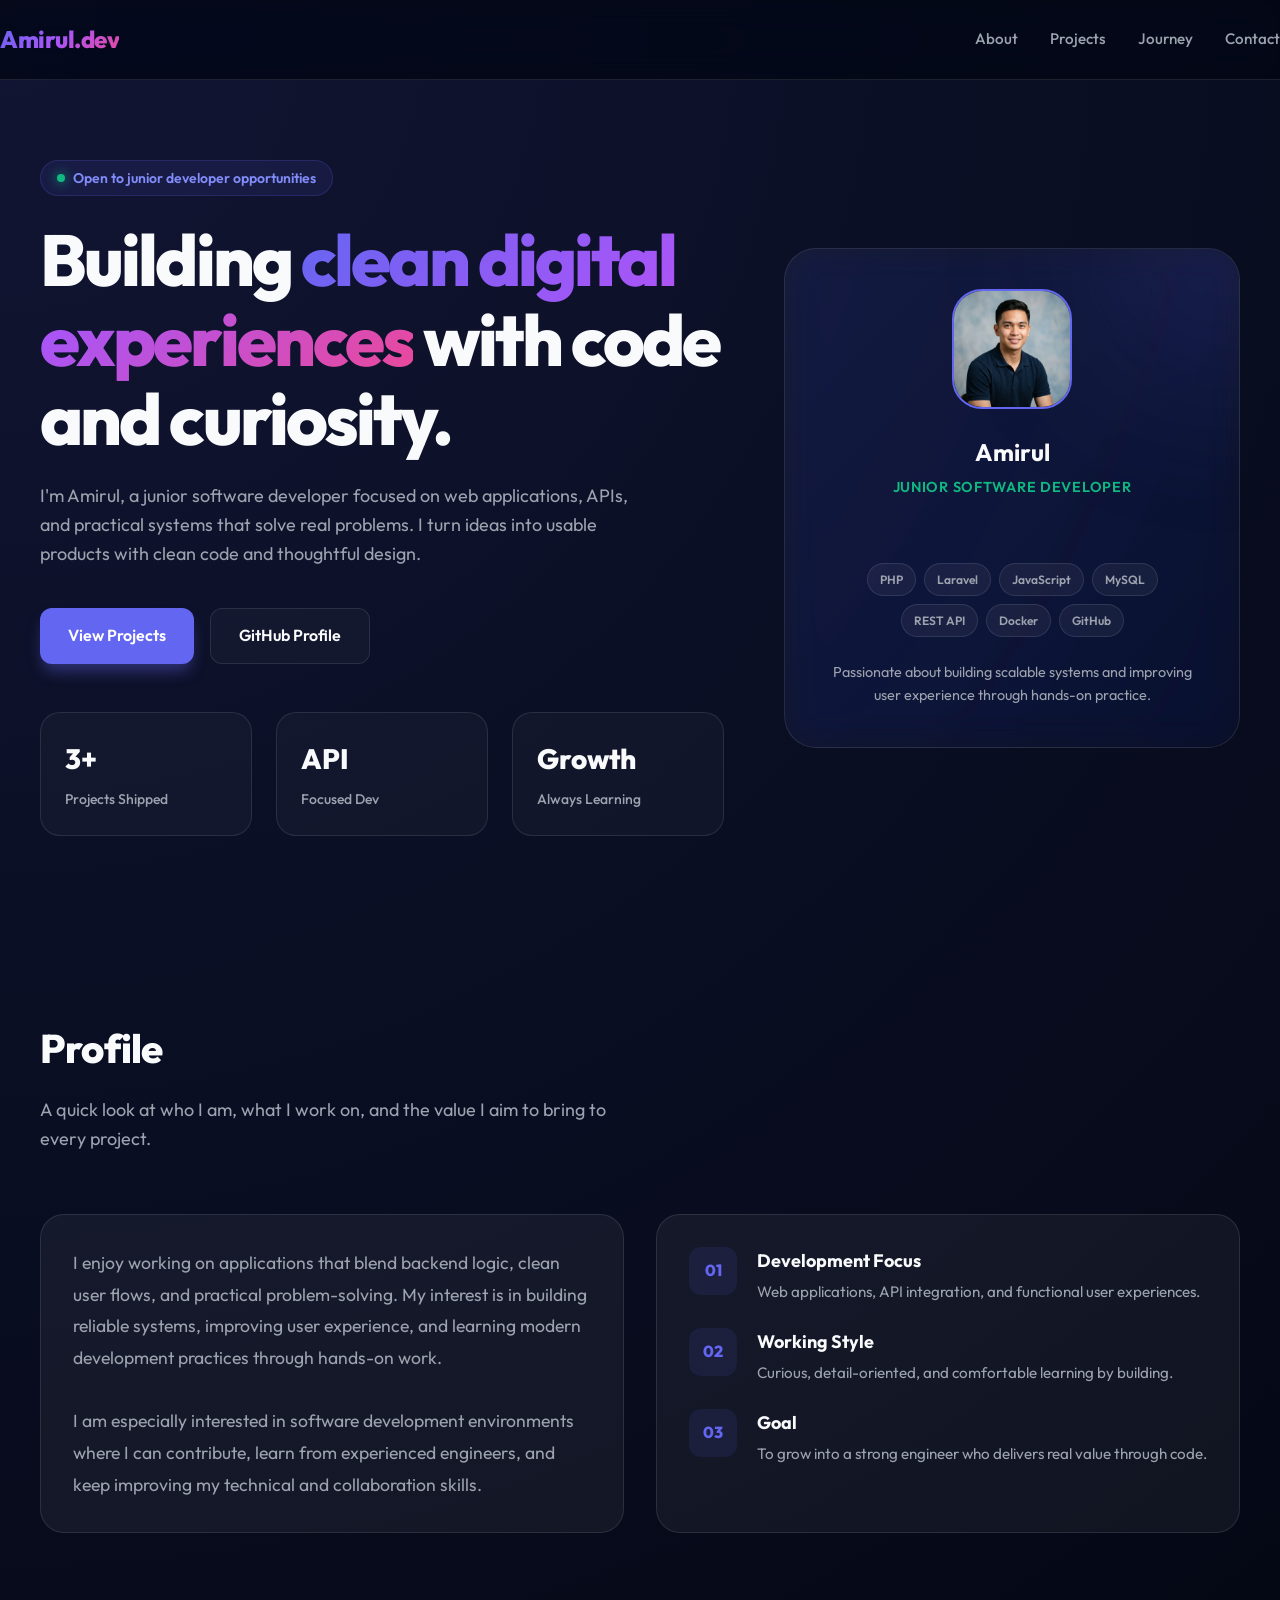
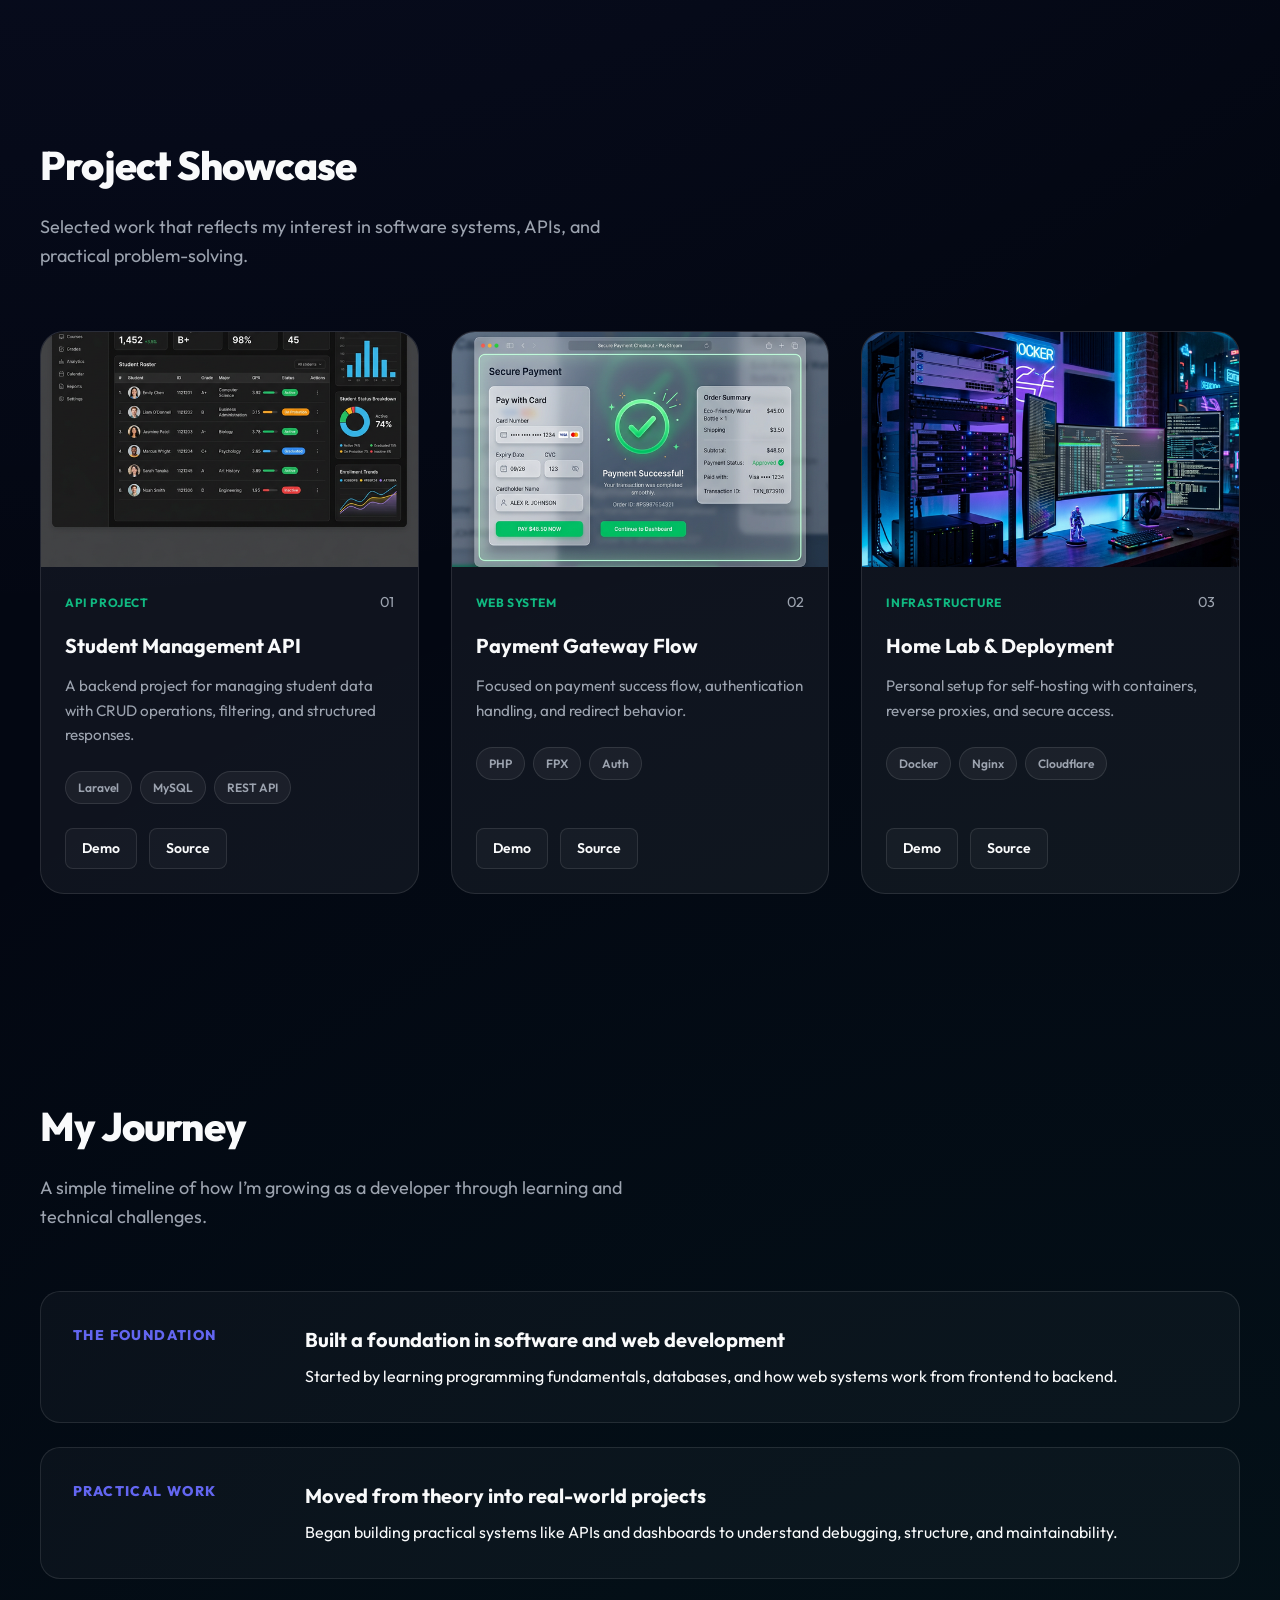
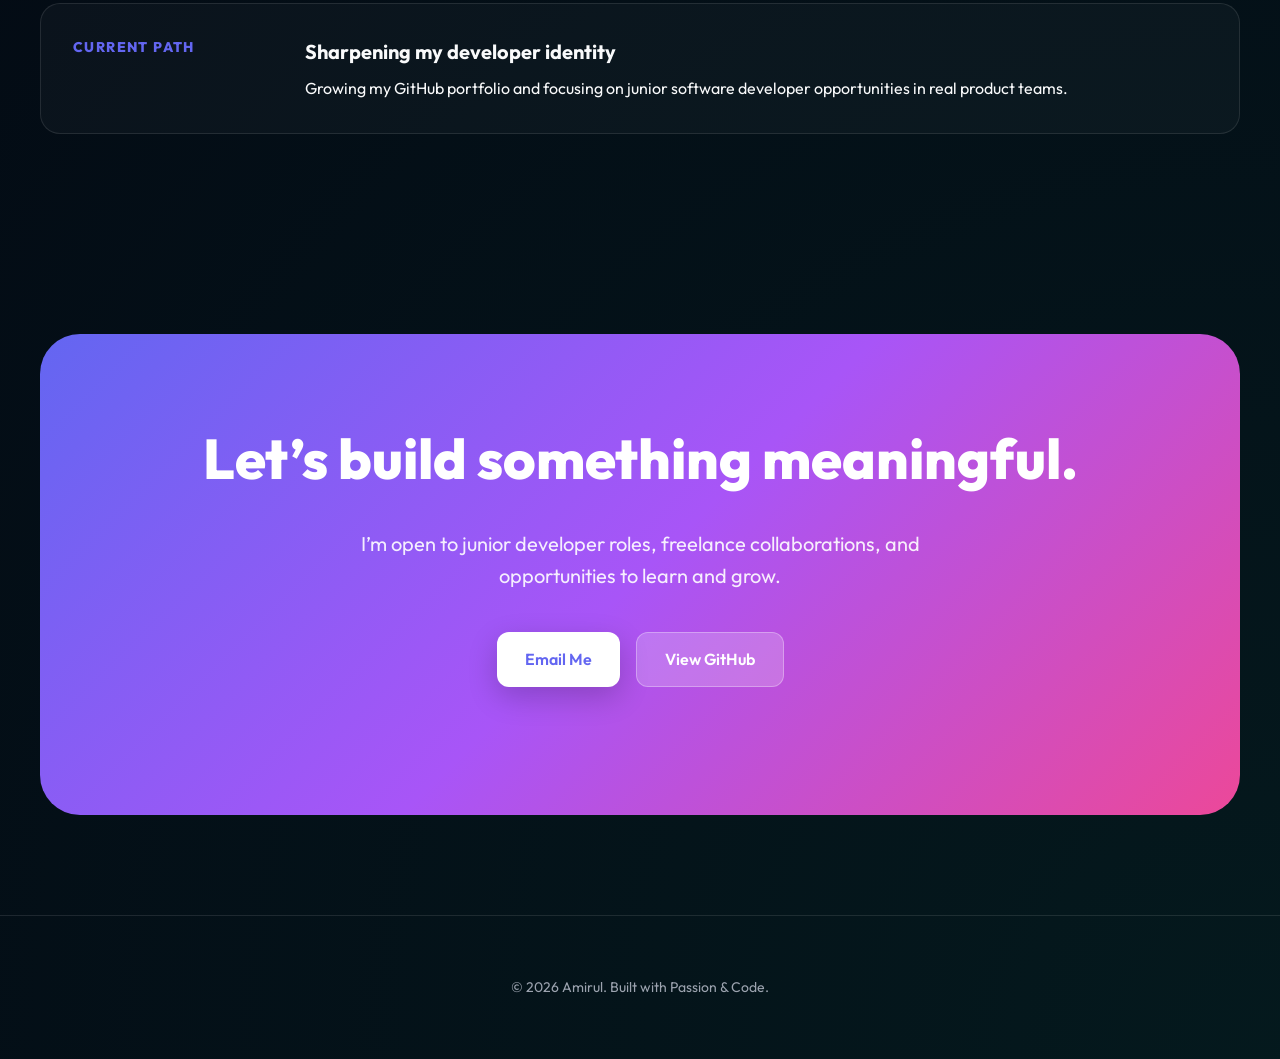
==== index.html @ 1f345bac "update portfolio" ====
<!DOCTYPE html>
<html lang="en">
<head>
  <meta charset="UTF-8" />
  <meta name="viewport" content="width=device-width, initial-scale=1.0" />
  <title>Amirul | Developer Portfolio</title>
  
  <!-- SEO Meta Tags -->
  <meta name="description" content="Personal portfolio website for Amirul - Junior Software Developer focused on clean code and digital experiences." />
  <meta name="keywords" content="Amirul, Software Developer, Junior Developer, Portfolio, Web Development, PHP, Laravel, JavaScript" />
  <meta name="author" content="Amirul" />
  
  <!-- Favicon placeholder -->
  <link rel="icon" type="image/png" href="assets/profile.png">

  <!-- Google Fonts -->
  <link rel="preconnect" href="https://fonts.googleapis.com">
  <link rel="preconnect" href="https://fonts.gstatic.com" crossorigin>
  <link href="https://fonts.googleapis.com/css2?family=Outfit:wght@300;400;500;600;700;800&display=swap" rel="stylesheet">

  <!-- Custom Styles -->
  <link rel="stylesheet" href="index.css">
</head>
<body>
  <nav class="nav">
    <div class="container nav-inner">
      <a href="#home" class="brand">Amirul<span>.dev</span></a>
      <div class="nav-links">
        <a href="#about">About</a>
        <a href="#projects">Projects</a>
        <a href="#journey">Journey</a>
        <a href="#contact">Contact</a>
      </div>
    </div>
  </nav>

  <header class="hero" id="home">
    <div class="container hero-grid">
      <div>
        <div class="badge">
          <span class="dot"></span> 
          Open to junior developer opportunities
        </div>
        <h1>Building <span class="gradient">clean digital experiences</span> with code and curiosity.</h1>
        <p>
          I'm Amirul, a junior software developer focused on web applications, APIs, and practical systems that solve real problems. 
          I turn ideas into usable products with clean code and thoughtful design.
        </p>
        <div class="cta-row">
          <a class="btn btn-primary" href="#projects">View Projects</a>
          <a class="btn btn-secondary" href="https://github.com/Amirul1asyraff" target="_blank" rel="noreferrer">GitHub Profile</a>
        </div>
        <div class="stats">
          <div class="stat">
            <strong>3+</strong>
            <span>Projects Shipped</span>
          </div>
          <div class="stat">
            <strong>API</strong>
            <span>Focused Dev</span>
          </div>
          <div class="stat">
            <strong>Growth</strong>
            <span>Always Learning</span>
          </div>
        </div>
      </div>

      <aside class="panel">
        <div class="profile-card">
          <div class="avatar-container">
            <img src="assets/profile.png" alt="Amirul's Headshot">
          </div>
          <div class="profile-meta">
            <h3>Amirul</h3>
            <p>Junior Software Developer</p>
          </div>
          <div class="skill-pills">
            <span class="pill">PHP</span>
            <span class="pill">Laravel</span>
            <span class="pill">JavaScript</span>
            <span class="pill">MySQL</span>
            <span class="pill">REST API</span>
            <span class="pill">Docker</span>
            <span class="pill">GitHub</span>
          </div>
          <p style="margin: 0; color: var(--muted); font-size: 0.9rem;">
            Passionate about building scalable systems and improving user experience through hands-on practice.
          </p>
        </div>
      </aside>
    </div>
  </header>

  <section id="about">
    <div class="container">
      <div class="section-head">
        <h2>Profile</h2>
        <p>A quick look at who I am, what I work on, and the value I aim to bring to every project.</p>
      </div>

      <div class="about-grid">
        <div class="card">
          <p style="color: var(--muted); font-size: 1.1rem; line-height: 1.8;">
            I enjoy working on applications that blend backend logic, clean user flows, and practical problem-solving. My interest is in building reliable systems, improving user experience, and learning modern development practices through hands-on work.
            <br><br>
            I am especially interested in software development environments where I can contribute, learn from experienced engineers, and keep improving my technical and collaboration skills.
          </p>
        </div>

        <div class="card">
          <div class="list">
            <div class="list-item">
              <div class="list-icon">01</div>
              <div>
                <h4>Development Focus</h4>
                <p>Web applications, API integration, and functional user experiences.</p>
              </div>
            </div>
            <div class="list-item">
              <div class="list-icon">02</div>
              <div>
                <h4>Working Style</h4>
                <p>Curious, detail-oriented, and comfortable learning by building.</p>
              </div>
            </div>
            <div class="list-item">
              <div class="list-icon">03</div>
              <div>
                <h4>Goal</h4>
                <p>To grow into a strong engineer who delivers real value through code.</p>
              </div>
            </div>
          </div>
        </div>
      </div>
    </div>
  </section>

  <section id="projects">
    <div class="container">
      <div class="section-head">
        <h2>Project Showcase</h2>
        <p>Selected work that reflects my interest in software systems, APIs, and practical problem-solving.</p>
      </div>

      <div class="projects-grid">
        <article class="card project-card">
          <div class="project-img">
            <img src="assets/project-api.png" alt="Student Management API Mockup">
          </div>
          <div class="project-content">
            <div class="project-top">
              <span class="project-tag">API Project</span>
              <span style="color: var(--muted); font-size: 0.9rem;">01</span>
            </div>
            <h3>Student Management API</h3>
            <p>
              A backend project for managing student data with CRUD operations, filtering, and structured responses.
            </p>
            <div class="skill-pills" style="justify-content: flex-start; margin-bottom: 24px;">
              <span class="pill">Laravel</span>
              <span class="pill">MySQL</span>
              <span class="pill">REST API</span>
            </div>
            <div class="project-links">
              <a href="#" class="mini-link">Demo</a>
              <a href="#" class="mini-link">Source</a>
            </div>
          </div>
        </article>

        <article class="card project-card">
          <div class="project-img">
            <img src="assets/project-payment.png" alt="Payment Gateway Mockup">
          </div>
          <div class="project-content">
            <div class="project-top">
              <span class="project-tag">Web System</span>
              <span style="color: var(--muted); font-size: 0.9rem;">02</span>
            </div>
            <h3>Payment Gateway Flow</h3>
            <p>
              Focused on payment success flow, authentication handling, and redirect behavior.
            </p>
            <div class="skill-pills" style="justify-content: flex-start; margin-bottom: 24px;">
              <span class="pill">PHP</span>
              <span class="pill">FPX</span>
              <span class="pill">Auth</span>
            </div>
            <div class="project-links">
              <a href="#" class="mini-link">Demo</a>
              <a href="#" class="mini-link">Source</a>
            </div>
          </div>
        </article>

        <article class="card project-card">
          <div class="project-img">
            <img src="assets/project-homelab.png" alt="Home Lab Illustration">
          </div>
          <div class="project-content">
            <div class="project-top">
              <span class="project-tag">Infrastructure</span>
              <span style="color: var(--muted); font-size: 0.9rem;">03</span>
            </div>
            <h3>Home Lab & Deployment</h3>
            <p>
              Personal setup for self-hosting with containers, reverse proxies, and secure access.
            </p>
            <div class="skill-pills" style="justify-content: flex-start; margin-bottom: 24px;">
              <span class="pill">Docker</span>
              <span class="pill">Nginx</span>
              <span class="pill">Cloudflare</span>
            </div>
            <div class="project-links">
              <a href="#" class="mini-link">Demo</a>
              <a href="#" class="mini-link">Source</a>
            </div>
          </div>
        </article>
      </div>
    </div>
  </section>

  <section id="journey">
    <div class="container">
      <div class="section-head">
        <h2>My Journey</h2>
        <p>A simple timeline of how I’m growing as a developer through learning and technical challenges.</p>
      </div>

      <div class="timeline">
        <div class="timeline-item">
          <div class="timeline-date">The Foundation</div>
          <div>
            <h3>Built a foundation in software and web development</h3>
            <p>Started by learning programming fundamentals, databases, and how web systems work from frontend to backend.</p>
          </div>
        </div>

        <div class="timeline-item">
          <div class="timeline-date">Practical Work</div>
          <div>
            <h3>Moved from theory into real-world projects</h3>
            <p>Began building practical systems like APIs and dashboards to understand debugging, structure, and maintainability.</p>
          </div>
        </div>

        <div class="timeline-item">
          <div class="timeline-date">Current Path</div>
          <div>
            <h3>Sharpening my developer identity</h3>
            <p>Growing my GitHub portfolio and focusing on junior software developer opportunities in real product teams.</p>
          </div>
        </div>
      </div>
    </div>
  </section>

  <section id="contact">
    <div class="container">
      <div class="contact-box">
        <h2>Let’s build something meaningful.</h2>
        <p>
          I’m open to junior developer roles, freelance collaborations, and opportunities to learn and grow.
        </p>
        <div class="cta-row">
          <a class="btn btn-primary" href="mailto:your@email.com">Email Me</a>
          <a class="btn btn-secondary" href="https://github.com/Amirul1asyraff" target="_blank" rel="noreferrer">View GitHub</a>
        </div>
      </div>
    </div>
  </section>

  <footer>
    <div class="container">
      <p>© 2026 Amirul. Built with Passion & Code.</p>
    </div>
  </footer>

  <script>
    // Simple smooth scroll and intersection observer for reveal effect
    document.querySelectorAll('a[href^="#"]').forEach(anchor => {
      anchor.addEventListener('click', function (e) {
        e.preventDefault();
        document.querySelector(this.getAttribute('href')).scrollIntoView({
          behavior: 'smooth'
        });
      });
    });

    const observerOptions = {
      threshold: 0.1
    };

    const observer = new IntersectionObserver((entries) => {
      entries.forEach(entry => {
        if (entry.isIntersecting) {
          entry.target.style.opacity = '1';
          entry.target.style.transform = 'translateY(0)';
        }
      });
    }, observerOptions);

    document.querySelectorAll('section').forEach(section => {
      section.style.opacity = '0';
      section.style.transform = 'translateY(20px)';
      section.style.transition = 'all 0.6s ease-out';
      observer.observe(section);
    });
  </script>
</body>
</html>
---- index.css ----
:root {
  --bg: #030712;
  --bg-soft: rgba(255, 255, 255, 0.03);
  --card: rgba(255, 255, 255, 0.05);
  --border: rgba(255, 255, 255, 0.1);
  --text: #f9fafb;
  --muted: #9ca3af;
  --accent: #6366f1;
  --accent-2: #10b981;
  --accent-gradient: linear-gradient(135deg, #6366f1 0%, #a855f7 50%, #ec4899 100%);
  --shadow: 0 25px 50px -12px rgba(0, 0, 0, 0.5);
  --max: 1200px;
  --glass: blur(16px) saturate(180%);
}

* {
  box-sizing: border-box;
  margin: 0;
  padding: 0;
}

html {
  scroll-behavior: smooth;
}

body {
  font-family: 'Outfit', sans-serif;
  background-color: var(--bg);
  background-image: 
    radial-gradient(circle at 0% 0%, rgba(99, 102, 241, 0.15) 0%, transparent 50%),
    radial-gradient(circle at 100% 100%, rgba(16, 185, 129, 0.1) 0%, transparent 50%);
  color: var(--text);
  line-height: 1.6;
  overflow-x: hidden;
}

a {
  color: inherit;
  text-decoration: none;
  transition: all 0.3s cubic-bezier(0.4, 0, 0.2, 1);
}

img {
  max-width: 100%;
  display: block;
  border-radius: 12px;
}

.container {
  width: min(calc(100% - 48px), var(--max));
  margin: 0 auto;
}

/* Navigation */
.nav {
  position: fixed;
  top: 0;
  left: 0;
  right: 0;
  z-index: 100;
  backdrop-filter: var(--glass);
  background: rgba(3, 7, 18, 0.8);
  border-bottom: 1px solid var(--border);
  height: 80px;
  display: flex;
  align-items: center;
}

.nav-inner {
  display: flex;
  align-items: center;
  justify-content: space-between;
  width: 100%;
}

.brand {
  font-size: 1.5rem;
  font-weight: 800;
  letter-spacing: -0.02em;
  background: var(--accent-gradient);
  -webkit-background-clip: text;
  -webkit-text-fill-color: transparent;
}

.nav-links {
  display: flex;
  gap: 32px;
}

.nav-links a {
  color: var(--muted);
  font-weight: 500;
  font-size: 0.95rem;
}

.nav-links a:hover {
  color: var(--text);
  transform: translateY(-2px);
}

/* Hero Section */
.hero {
  padding: 160px 0 80px;
  position: relative;
}

.hero-grid {
  display: grid;
  grid-template-columns: 1.2fr 0.8fr;
  gap: 60px;
  align-items: center;
}

.badge {
  display: inline-flex;
  align-items: center;
  gap: 8px;
  padding: 6px 16px;
  background: rgba(99, 102, 241, 0.1);
  border: 1px solid rgba(99, 102, 241, 0.2);
  border-radius: 999px;
  color: #818cf8;
  font-size: 0.875rem;
  font-weight: 600;
  margin-bottom: 24px;
}

.dot {
  width: 8px;
  height: 8px;
  background: var(--accent-2);
  border-radius: 50%;
  box-shadow: 0 0 12px var(--accent-2);
  animation: pulse 2s infinite;
}

@keyframes pulse {
  0% { transform: scale(0.95); opacity: 0.5; }
  50% { transform: scale(1.1); opacity: 1; }
  100% { transform: scale(0.95); opacity: 0.5; }
}

h1 {
  font-size: clamp(2.5rem, 6vw, 4.5rem);
  line-height: 1.1;
  font-weight: 800;
  letter-spacing: -0.04em;
  margin-bottom: 24px;
}

.gradient {
  background: var(--accent-gradient);
  -webkit-background-clip: text;
  -webkit-text-fill-color: transparent;
}

.hero p {
  font-size: 1.125rem;
  color: var(--muted);
  margin-bottom: 40px;
  max-width: 600px;
}

.cta-row {
  display: flex;
  gap: 16px;
  margin-bottom: 48px;
}

.btn {
  padding: 14px 28px;
  border-radius: 12px;
  font-weight: 600;
  display: inline-flex;
  align-items: center;
  gap: 8px;
  transition: all 0.3s ease;
}

.btn-primary {
  background: var(--accent);
  color: white;
  box-shadow: 0 10px 15px -3px rgba(99, 102, 241, 0.4);
}

.btn-primary:hover {
  background: #4f46e5;
  transform: translateY(-2px);
  box-shadow: 0 20px 25px -5px rgba(99, 102, 241, 0.4);
}

.btn-secondary {
  background: var(--bg-soft);
  color: var(--text);
  border: 1px solid var(--border);
}

.btn-secondary:hover {
  background: rgba(255, 255, 255, 0.08);
  border-color: rgba(255, 255, 255, 0.2);
}

.stats {
  display: grid;
  grid-template-columns: repeat(3, 1fr);
  gap: 24px;
}

.stat {
  padding: 24px;
  background: var(--bg-soft);
  border: 1px solid var(--border);
  border-radius: 20px;
  transition: all 0.3s ease;
}

.stat:hover {
  border-color: var(--accent);
  transform: translateY(-4px);
}

.stat strong {
  display: block;
  font-size: 1.75rem;
  font-weight: 800;
  margin-bottom: 4px;
  color: var(--text);
}

.stat span {
  font-size: 0.875rem;
  color: var(--muted);
  font-weight: 500;
}

/* Profile Panel */
.panel {
  background: linear-gradient(135deg, rgba(255,255,255,0.05) 0%, rgba(255,255,255,0.02) 100%);
  border: 1px solid var(--border);
  border-radius: 32px;
  padding: 40px;
  backdrop-filter: var(--glass);
  position: relative;
  overflow: hidden;
}

.panel::before {
  content: '';
  position: absolute;
  top: -20%;
  right: -20%;
  width: 200px;
  height: 200px;
  background: var(--accent);
  filter: blur(100px);
  opacity: 0.2;
}

.profile-card {
  display: flex;
  flex-direction: column;
  gap: 24px;
  text-align: center;
  align-items: center;
}

.avatar-container {
  position: relative;
  width: 120px;
  height: 120px;
}

.avatar-container img {
  width: 100%;
  height: 100%;
  object-fit: cover;
  border-radius: 30px;
  border: 2px solid var(--accent);
}

.profile-meta h3 {
  font-size: 1.5rem;
  font-weight: 700;
  margin-bottom: 4px;
}

.profile-meta p {
  color: var(--accent-2);
  font-weight: 600;
  font-size: 0.9rem;
  letter-spacing: 0.05em;
  text-transform: uppercase;
}

.skill-pills {
  display: flex;
  flex-wrap: wrap;
  gap: 8px;
  justify-content: center;
}

.pill {
  padding: 6px 12px;
  background: rgba(255, 255, 255, 0.05);
  border: 1px solid var(--border);
  border-radius: 99px;
  font-size: 0.75rem;
  font-weight: 600;
  color: var(--muted);
  transition: all 0.3s ease;
}

.pill:hover {
  background: var(--accent);
  color: white;
  border-color: transparent;
}

/* Sections */
section {
  padding: 100px 0;
}

.section-head {
  margin-bottom: 60px;
}

.section-head h2 {
  font-size: 2.5rem;
  font-weight: 800;
  margin-bottom: 16px;
  letter-spacing: -0.02em;
}

.section-head p {
  font-size: 1.125rem;
  color: var(--muted);
  max-width: 600px;
}

/* About Grid */
.about-grid {
  display: grid;
  grid-template-columns: 1fr 1fr;
  gap: 32px;
}

.card {
  background: var(--card);
  border: 1px solid var(--border);
  border-radius: 24px;
  padding: 32px;
  transition: all 0.3s ease;
}

.card:hover {
  border-color: rgba(255, 255, 255, 0.2);
  background: rgba(255, 255, 255, 0.07);
}

.list {
  display: flex;
  flex-direction: column;
  gap: 24px;
}

.list-item {
  display: flex;
  gap: 20px;
}

.list-icon {
  width: 48px;
  height: 48px;
  background: rgba(99, 102, 241, 0.1);
  color: var(--accent);
  display: flex;
  align-items: center;
  justify-content: center;
  border-radius: 12px;
  font-weight: 800;
  flex-shrink: 0;
}

.list-item h4 {
  font-size: 1.125rem;
  margin-bottom: 4px;
}

.list-item p {
  font-size: 0.95rem;
  color: var(--muted);
}

/* Projects Grid */
.projects-grid {
  display: grid;
  grid-template-columns: repeat(3, 1fr);
  gap: 32px;
}

.project-card {
  padding: 0;
  overflow: hidden;
  display: flex;
  flex-direction: column;
}

.project-img {
  width: 100%;
  aspect-ratio: 16/10;
  overflow: hidden;
}

.project-img img {
  width: 100%;
  height: 100%;
  object-fit: cover;
  border-radius: 0;
  transition: transform 0.5s ease;
}

.project-card:hover .project-img img {
  transform: scale(1.05);
}

.project-content {
  padding: 24px;
  flex-grow: 1;
  display: flex;
  flex-direction: column;
}

.project-top {
  display: flex;
  justify-content: space-between;
  align-items: center;
  margin-bottom: 16px;
}

.project-tag {
  font-size: 0.75rem;
  font-weight: 700;
  color: var(--accent-2);
  text-transform: uppercase;
  letter-spacing: 0.05em;
}

.project-card h3 {
  font-size: 1.25rem;
  margin-bottom: 12px;
}

.project-card p {
  font-size: 0.95rem;
  color: var(--muted);
  margin-bottom: 24px;
}

.project-links {
  margin-top: auto;
  display: flex;
  gap: 12px;
}

.mini-link {
  padding: 8px 16px;
  background: var(--bg-soft);
  border: 1px solid var(--border);
  border-radius: 8px;
  font-size: 0.875rem;
  font-weight: 600;
}

.mini-link:hover {
  background: white;
  color: var(--bg);
}

/* Journey Timeline */
.timeline {
  display: flex;
  flex-direction: column;
  gap: 24px;
}

.timeline-item {
  display: grid;
  grid-template-columns: 200px 1fr;
  gap: 32px;
  padding: 32px;
  background: var(--bg-soft);
  border: 1px solid var(--border);
  border-radius: 20px;
}

.timeline-date {
  color: var(--accent);
  font-weight: 800;
  font-size: 0.875rem;
  text-transform: uppercase;
  letter-spacing: 0.1em;
}

.timeline-item h3 {
  font-size: 1.25rem;
  margin-bottom: 8px;
}

/* Contact Section */
.contact-box {
  background: var(--accent-gradient);
  padding: 80px 40px;
  border-radius: 40px;
  text-align: center;
  color: white;
  position: relative;
  overflow: hidden;
}

.contact-box::after {
  content: '';
  position: absolute;
  inset: 0;
  background: url('https://www.transparenttextures.com/patterns/cubes.png');
  opacity: 0.1;
}

.contact-box h2 {
  font-size: clamp(2rem, 5vw, 3.5rem);
  font-weight: 800;
  margin-bottom: 24px;
  position: relative;
  z-index: 1;
}

.contact-box p {
  font-size: 1.25rem;
  max-width: 600px;
  margin: 0 auto 40px;
  opacity: 0.9;
  position: relative;
  z-index: 1;
}

.contact-box .cta-row {
  justify-content: center;
  position: relative;
  z-index: 1;
}

.contact-box .btn-secondary {
  background: rgba(255, 255, 255, 0.2);
  border-color: rgba(255, 255, 255, 0.3);
  color: white;
}

.contact-box .btn-primary {
  background: white;
  color: var(--accent);
  box-shadow: 0 10px 30px rgba(0, 0, 0, 0.2);
}

/* Footer */
footer {
  padding: 60px 0;
  border-top: 1px solid var(--border);
  text-align: center;
  color: var(--muted);
  font-size: 0.875rem;
}

/* Responsive */
@media (max-width: 1024px) {
  .hero-grid { grid-template-columns: 1fr; text-align: center; }
  .hero p { margin-left: auto; margin-right: auto; }
  .cta-row { justify-content: center; }
  .stats { max-width: 600px; margin: 0 auto; }
  .projects-grid { grid-template-columns: repeat(2, 1fr); }
  .about-grid { grid-template-columns: 1fr; }
}

@media (max-width: 768px) {
  .nav-links { display: none; }
  .projects-grid { grid-template-columns: 1fr; }
  .timeline-item { grid-template-columns: 1fr; gap: 12px; }
  .stats { grid-template-columns: 1fr; }
  section { padding: 60px 0; }
  h1 { font-size: 3rem; }
}
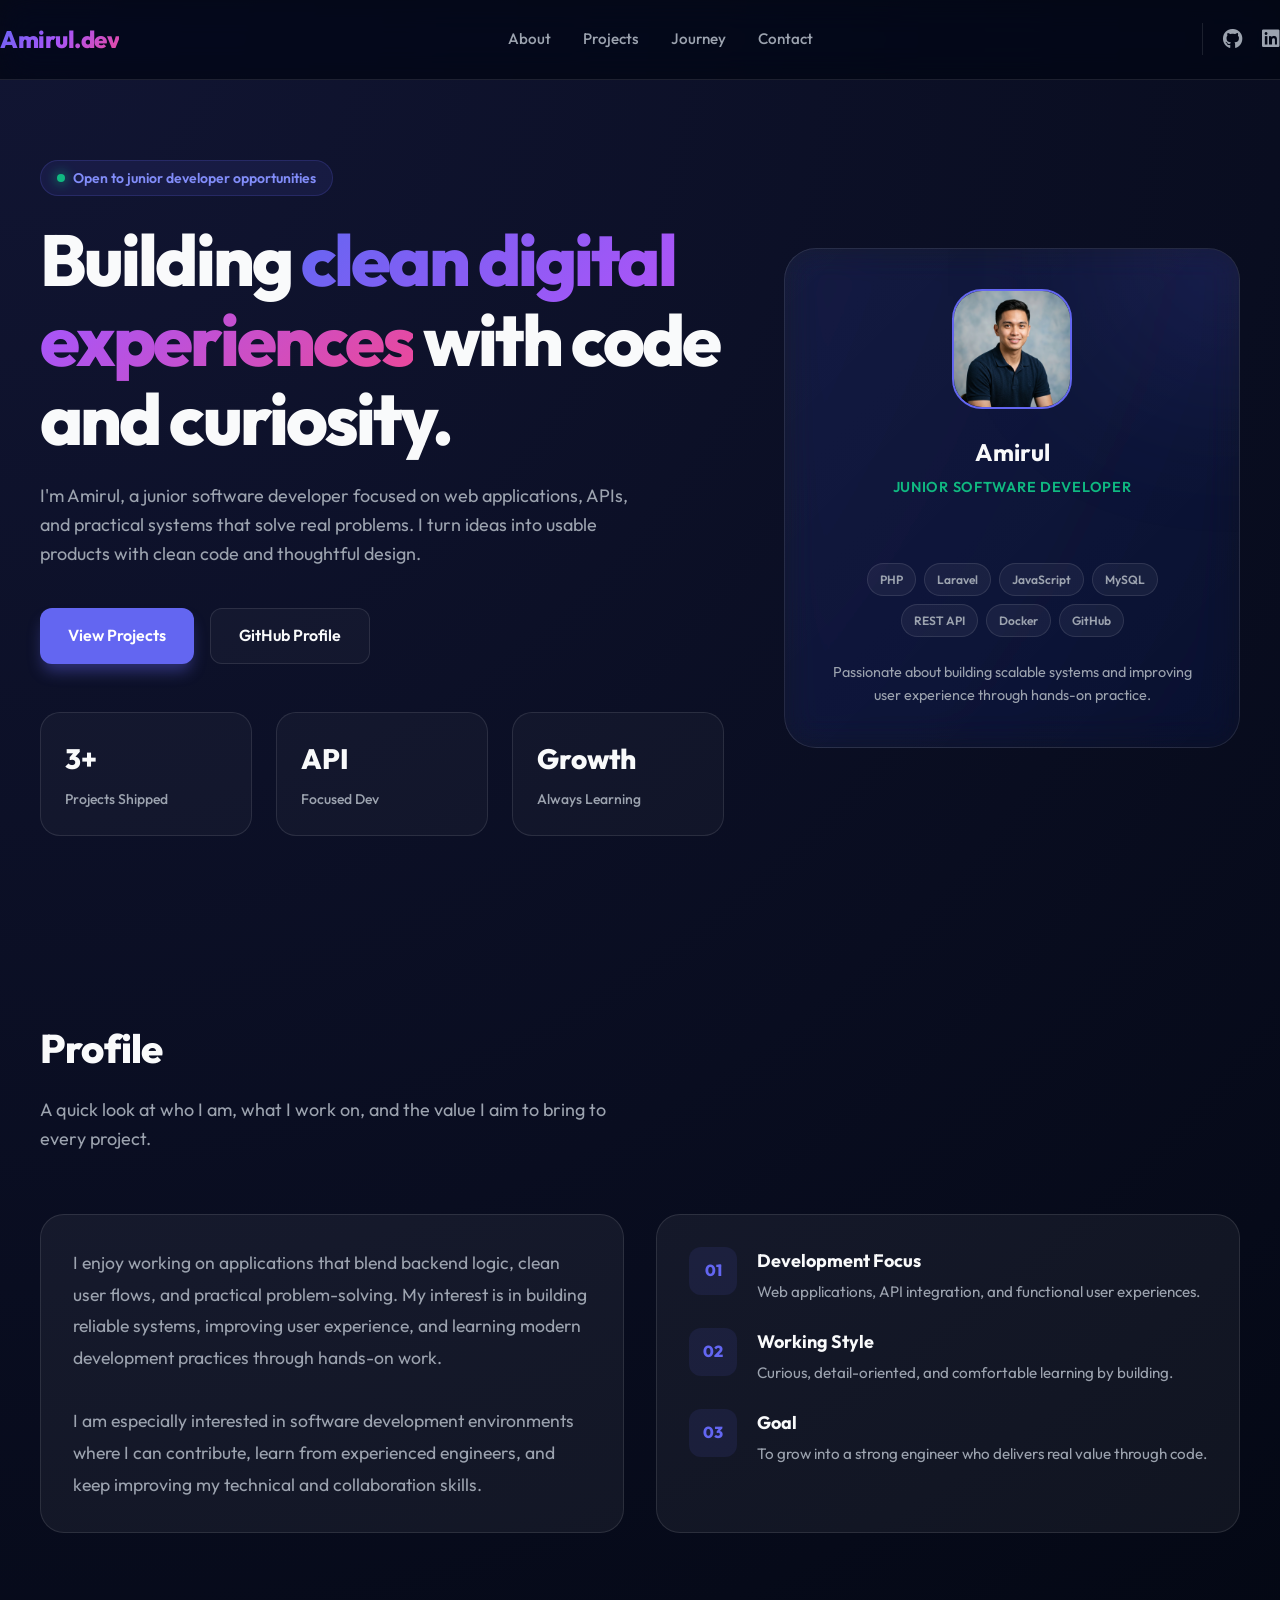
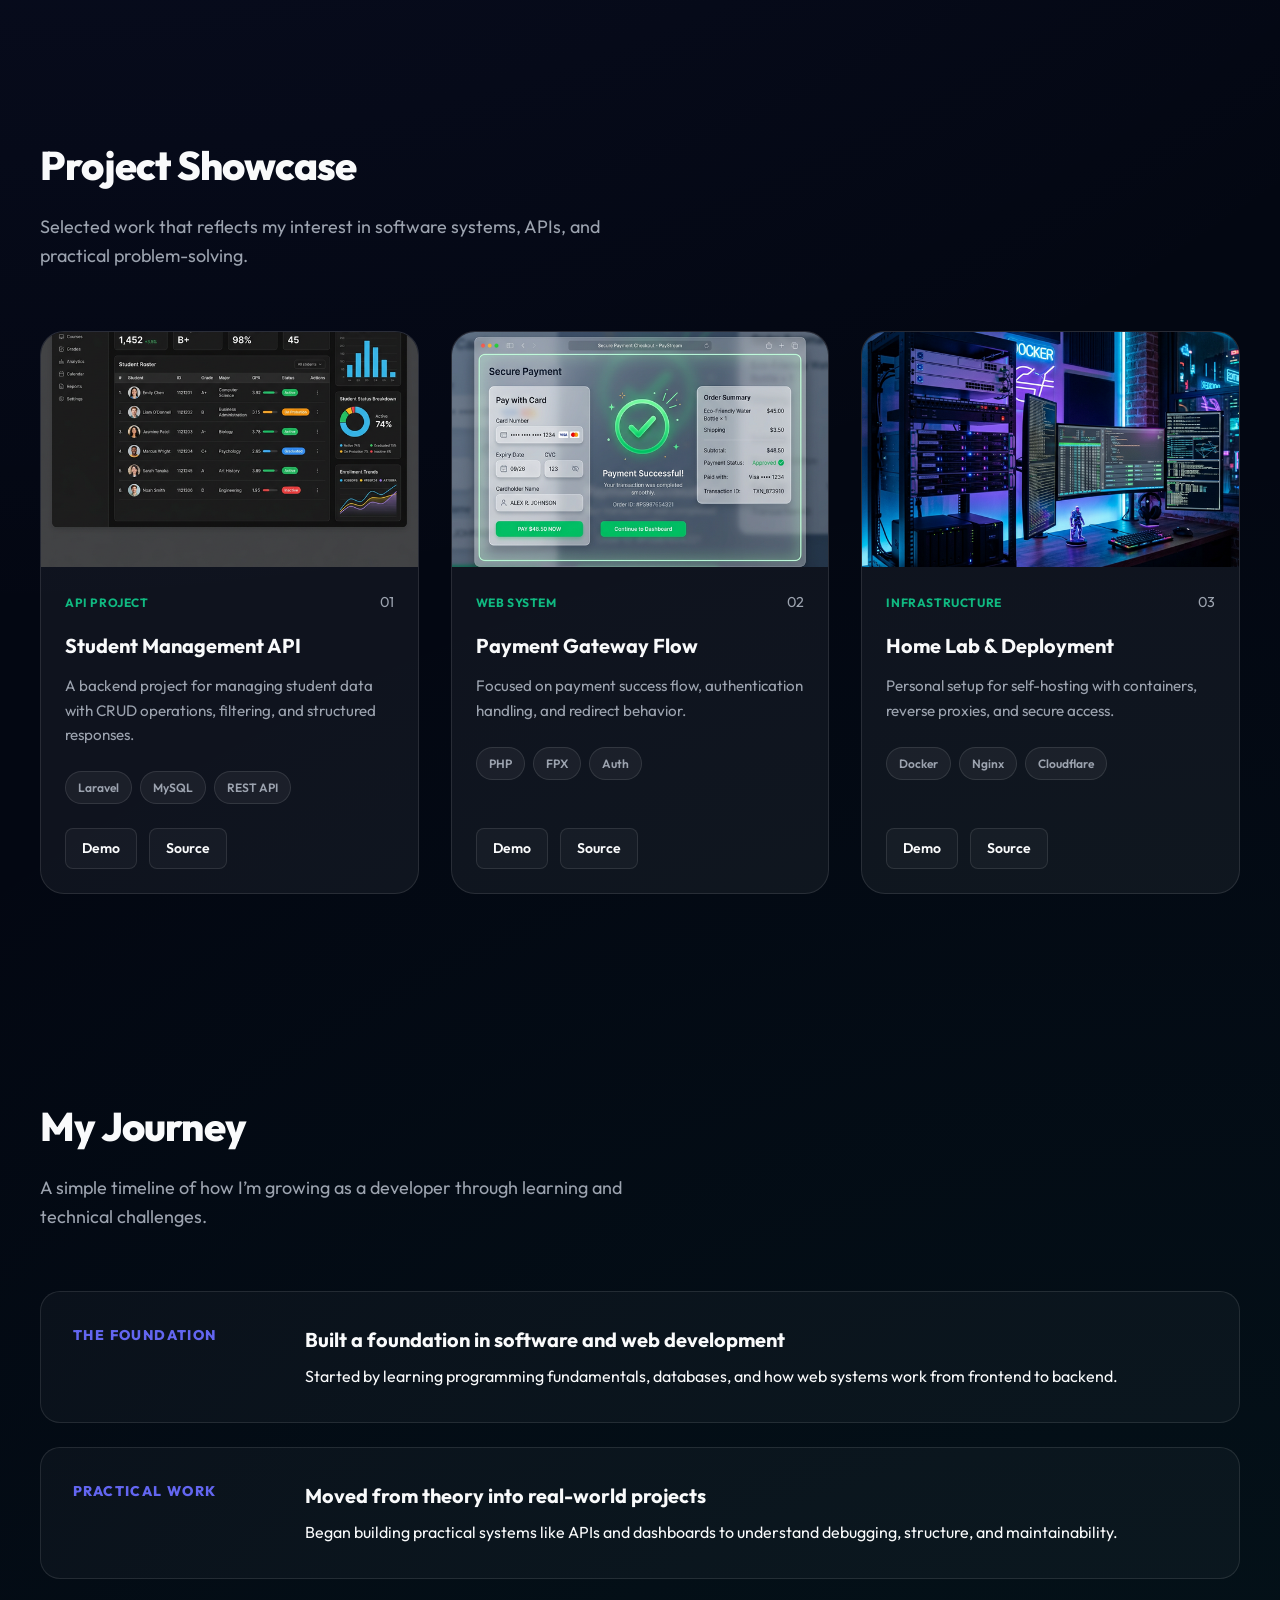
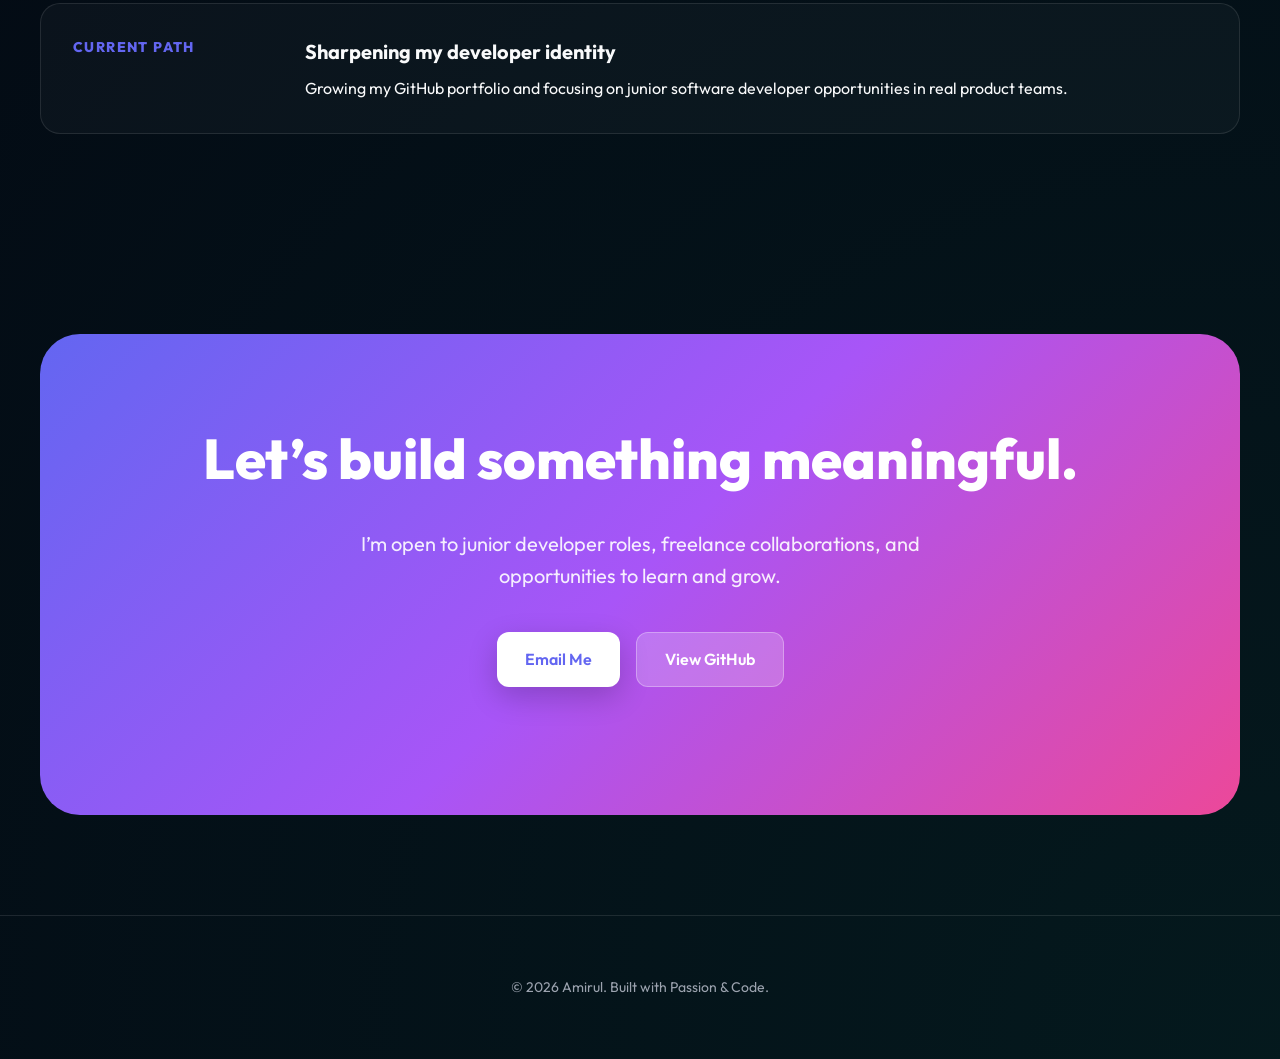
==== commit f746ec21: "feat: Add social media links to the navigation bar and apply corresponding styles." ====
--- a/index.html
+++ b/index.html
@@ -18,6 +18,9 @@
   <link rel="preconnect" href="https://fonts.gstatic.com" crossorigin>
   <link href="https://fonts.googleapis.com/css2?family=Outfit:wght@300;400;500;600;700;800&display=swap" rel="stylesheet">
 
+  <!-- Font Awesome Icons -->
+  <link rel="stylesheet" href="https://cdnjs.cloudflare.com/ajax/libs/font-awesome/6.4.0/css/all.min.css">
+
   <!-- Custom Styles -->
   <link rel="stylesheet" href="index.css">
 </head>
@@ -31,6 +34,14 @@
         <a href="#journey">Journey</a>
         <a href="#contact">Contact</a>
       </div>
+      <div class="nav-socials">
+        <a href="https://github.com/Amirul1asyraff" target="_blank" rel="noreferrer" title="GitHub">
+          <i class="fa-brands fa-github"></i>
+        </a>
+        <a href="https://www.linkedin.com/in/amirulasyraff15/" target="_blank" rel="noreferrer" title="LinkedIn">
+          <i class="fa-brands fa-linkedin"></i>
+        </a>
+      </div>
     </div>
   </nav>
 
--- a/index.css
+++ b/index.css
@@ -79,6 +79,7 @@
   letter-spacing: -0.02em;
   background: var(--accent-gradient);
   -webkit-background-clip: text;
+  background-clip: text;
   -webkit-text-fill-color: transparent;
 }
 
@@ -96,6 +97,26 @@
 .nav-links a:hover {
   color: var(--text);
   transform: translateY(-2px);
+}
+
+.nav-socials {
+  display: flex;
+  gap: 20px;
+  align-items: center;
+  border-left: 1px solid var(--border);
+  padding-left: 20px;
+}
+
+.nav-socials a {
+  color: var(--muted);
+  font-size: 1.25rem;
+  transition: all 0.3s ease;
+}
+
+.nav-socials a:hover {
+  color: var(--text);
+  transform: translateY(-2px);
+  filter: drop-shadow(0 0 8px var(--accent));
 }
 
 /* Hero Section */
@@ -151,6 +172,7 @@
 .gradient {
   background: var(--accent-gradient);
   -webkit-background-clip: text;
+  background-clip: text;
   -webkit-text-fill-color: transparent;
 }
 
@@ -582,6 +604,7 @@
 
 @media (max-width: 768px) {
   .nav-links { display: none; }
+  .nav-socials { border-left: none; padding-left: 0; }
   .projects-grid { grid-template-columns: 1fr; }
   .timeline-item { grid-template-columns: 1fr; gap: 12px; }
   .stats { grid-template-columns: 1fr; }
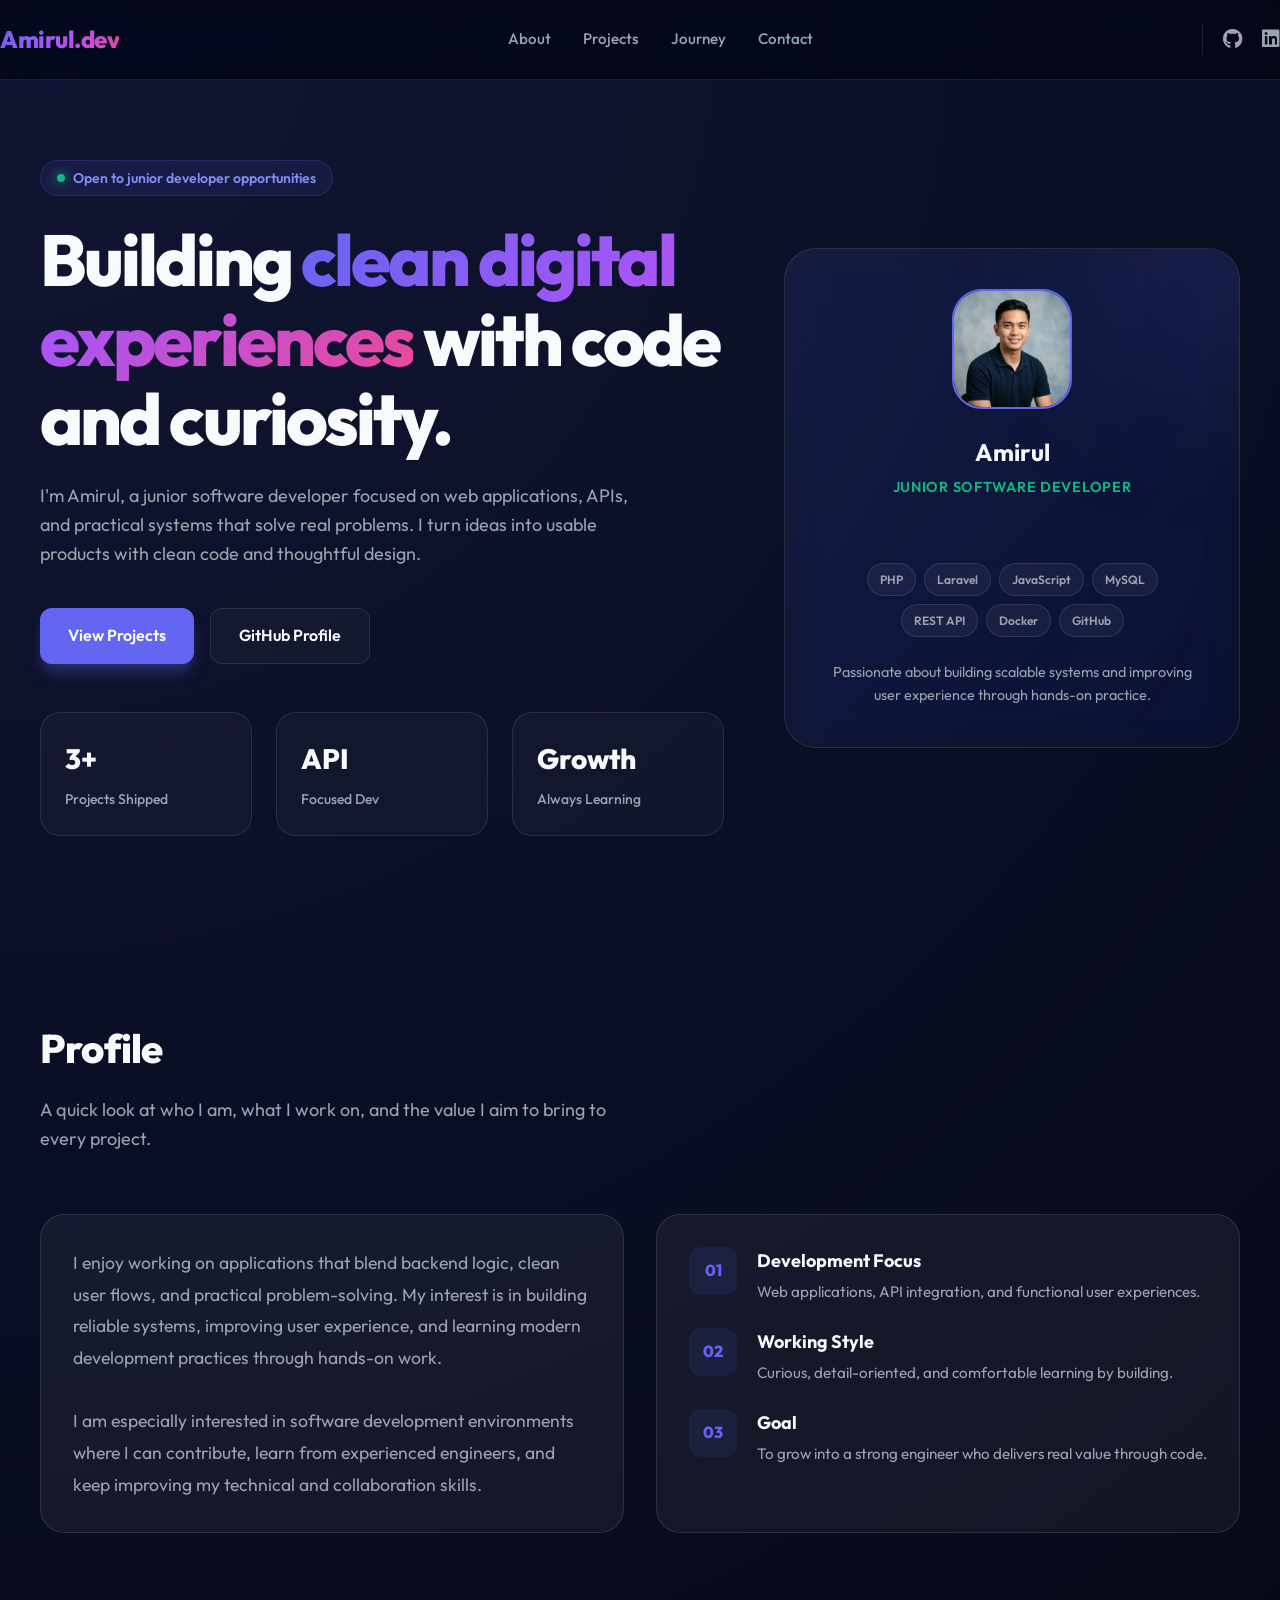
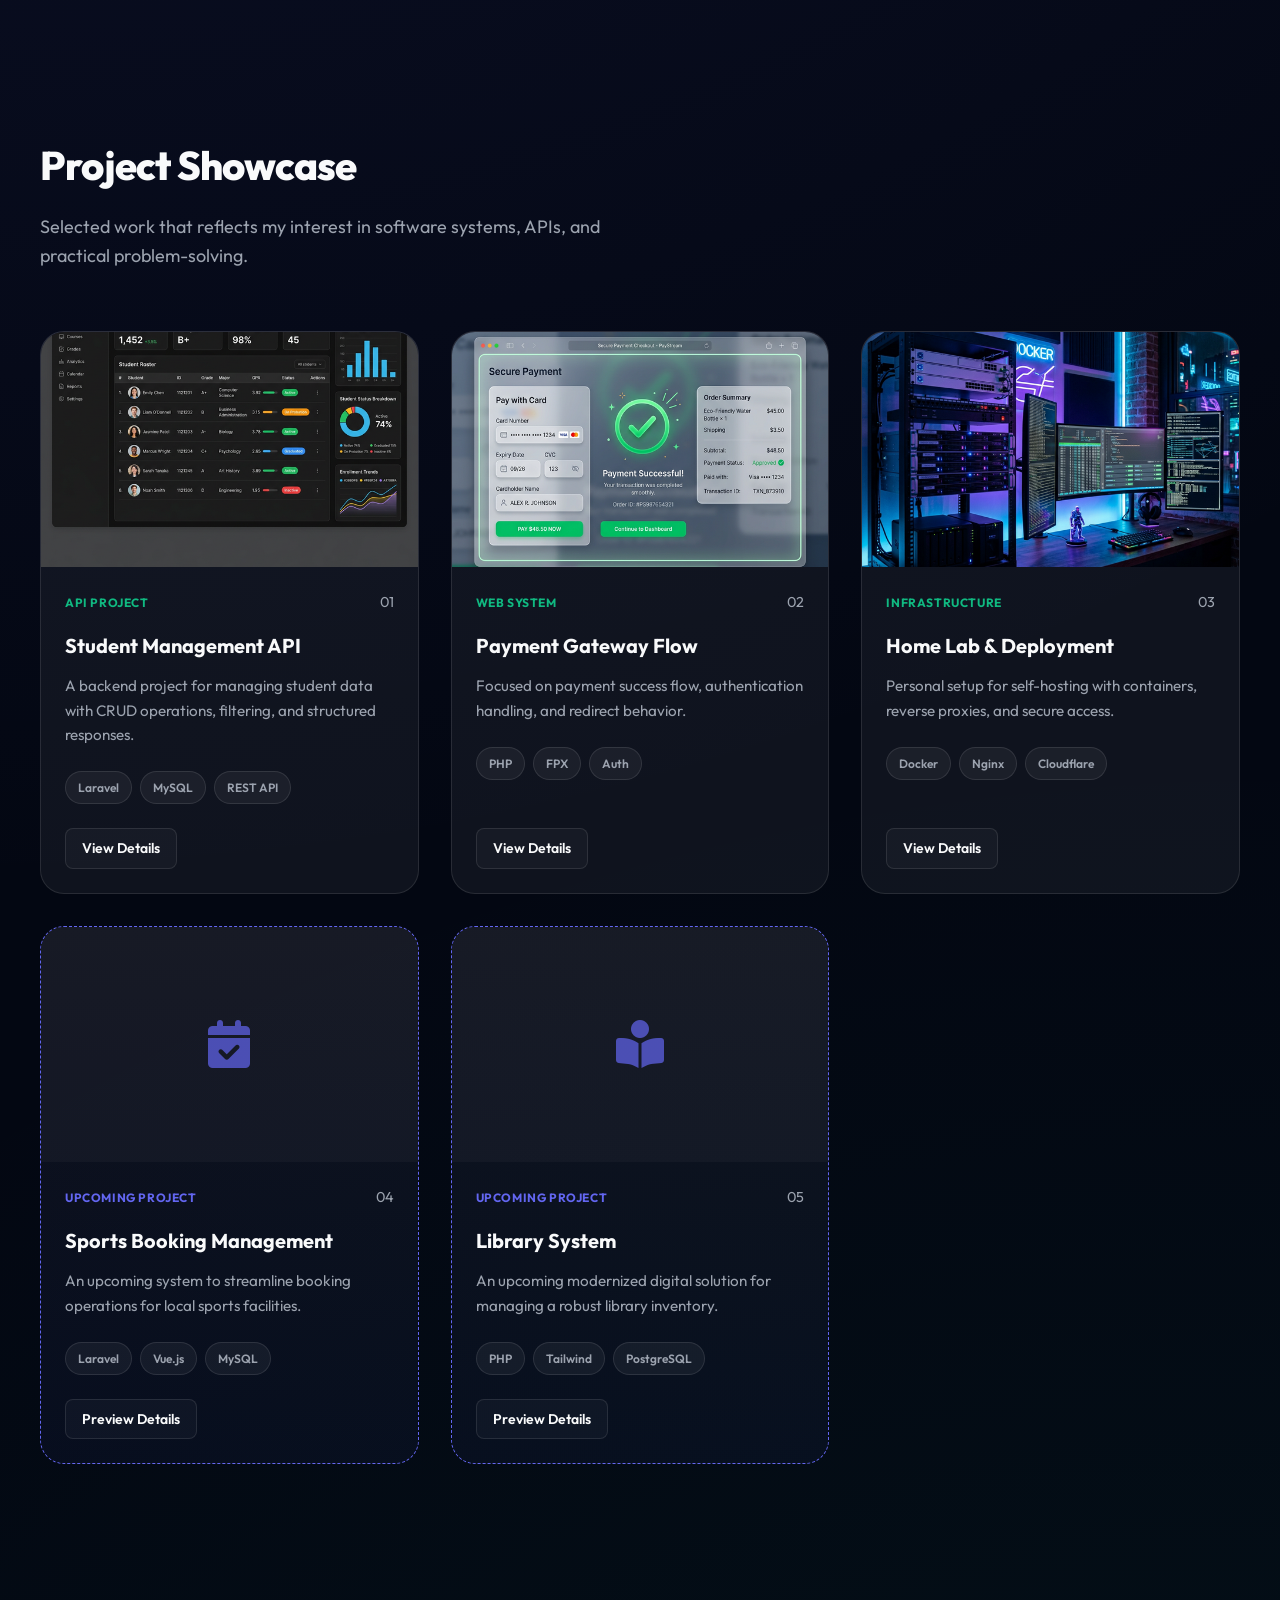
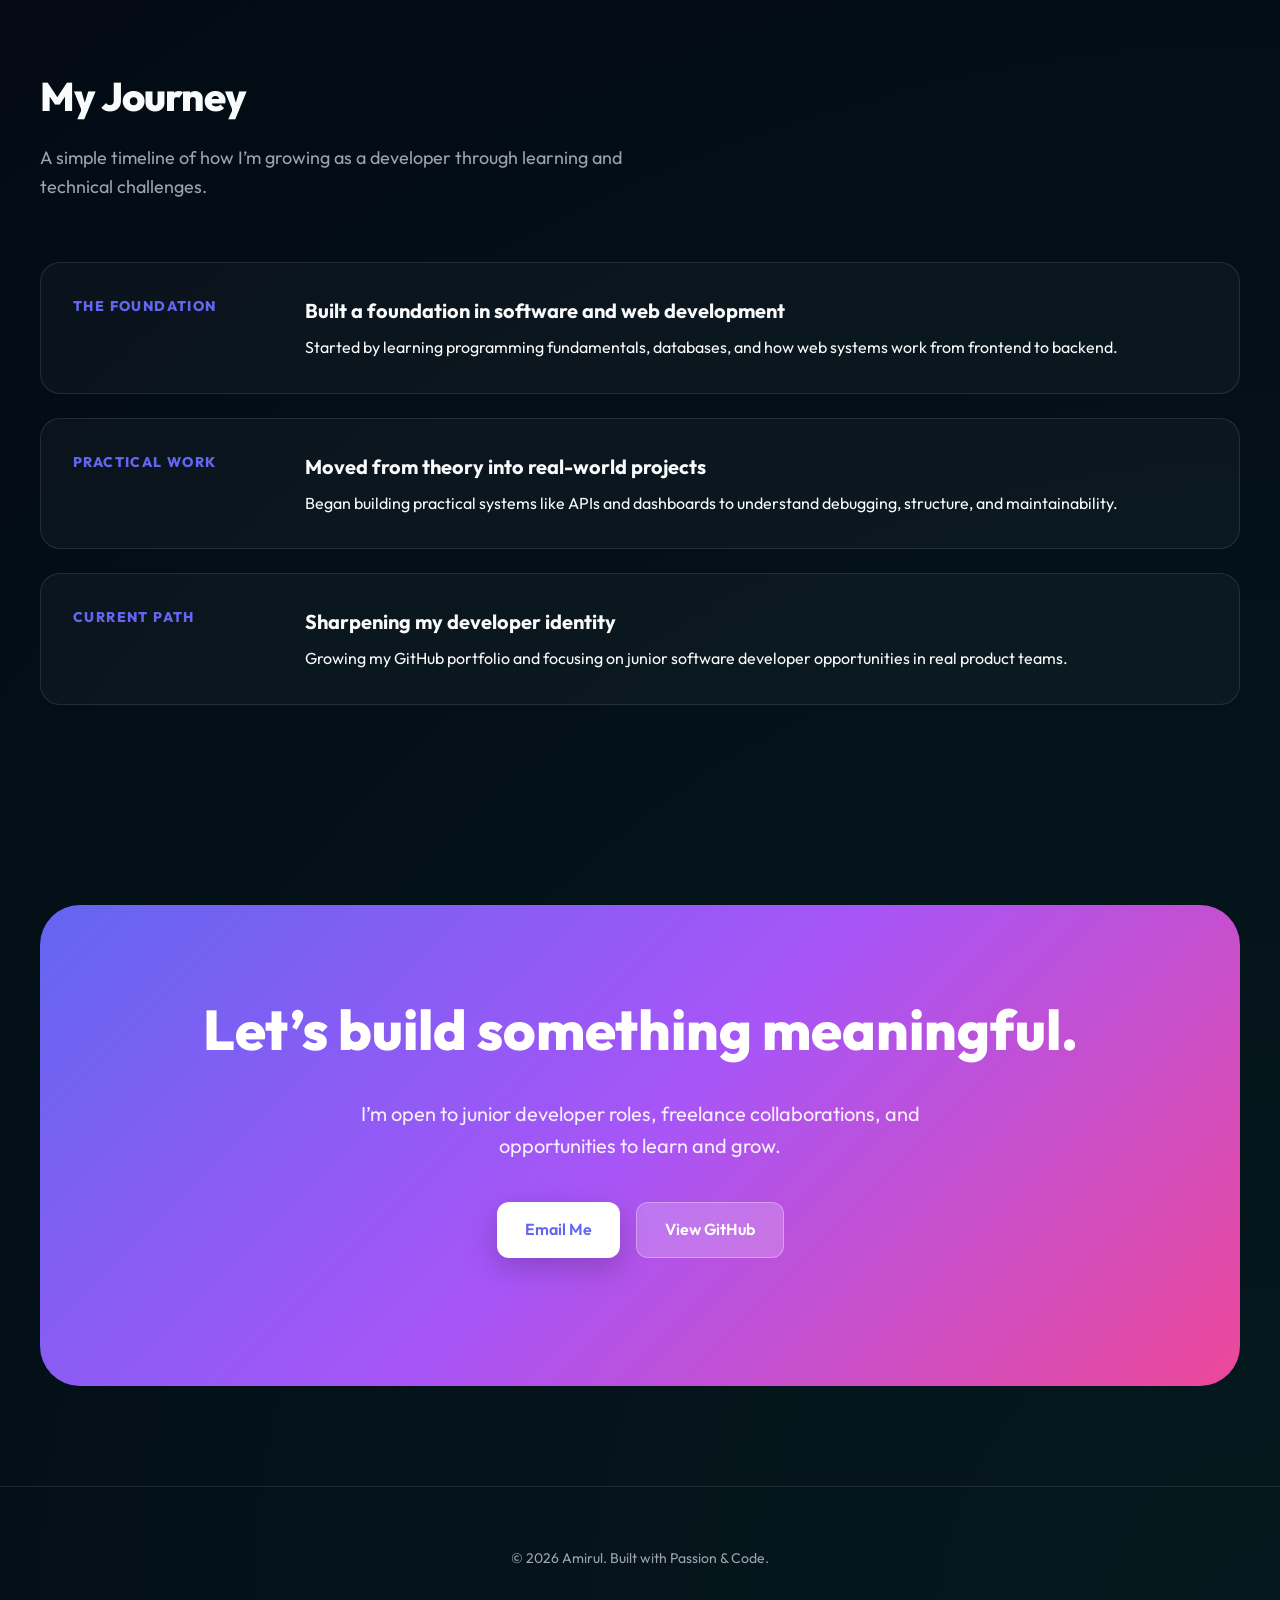
==== commit 6ae3028f: "feat: add project detail pages and update portfolio project list with upcoming entries" ====
--- a/index.html
+++ b/index.html
@@ -175,8 +175,7 @@
               <span class="pill">REST API</span>
             </div>
             <div class="project-links">
-              <a href="#" class="mini-link">Demo</a>
-              <a href="#" class="mini-link">Source</a>
+              <a href="projects/student-management-api.html" class="mini-link">View Details</a>
             </div>
           </div>
         </article>
@@ -200,8 +199,7 @@
               <span class="pill">Auth</span>
             </div>
             <div class="project-links">
-              <a href="#" class="mini-link">Demo</a>
-              <a href="#" class="mini-link">Source</a>
+              <a href="projects/payment-gateway-flow.html" class="mini-link">View Details</a>
             </div>
           </div>
         </article>
@@ -225,8 +223,55 @@
               <span class="pill">Cloudflare</span>
             </div>
             <div class="project-links">
-              <a href="#" class="mini-link">Demo</a>
-              <a href="#" class="mini-link">Source</a>
+              <a href="projects/home-lab-deployment.html" class="mini-link">View Details</a>
+            </div>
+          </div>
+        </article>
+
+        <article class="card project-card" style="border-style: dashed; border-color: var(--accent); background: linear-gradient(180deg, var(--card) 0%, rgba(99, 102, 241, 0.05) 100%);">
+          <div class="project-img" style="background: var(--bg-soft); display: flex; align-items: center; justify-content: center;">
+            <i class="fa-solid fa-calendar-check" style="font-size: 3rem; color: var(--accent); opacity: 0.7;"></i>
+          </div>
+          <div class="project-content">
+            <div class="project-top">
+              <span class="project-tag" style="color: var(--accent);">Upcoming Project</span>
+              <span style="color: var(--muted); font-size: 0.9rem;">04</span>
+            </div>
+            <h3>Sports Booking Management</h3>
+            <p>
+              An upcoming system to streamline booking operations for local sports facilities.
+            </p>
+            <div class="skill-pills" style="justify-content: flex-start; margin-bottom: 24px;">
+              <span class="pill">Laravel</span>
+              <span class="pill">Vue.js</span>
+              <span class="pill">MySQL</span>
+            </div>
+            <div class="project-links">
+              <a href="projects/sports-booking-management.html" class="mini-link">Preview Details</a>
+            </div>
+          </div>
+        </article>
+
+        <article class="card project-card" style="border-style: dashed; border-color: var(--accent); background: linear-gradient(180deg, var(--card) 0%, rgba(99, 102, 241, 0.05) 100%);">
+          <div class="project-img" style="background: var(--bg-soft); display: flex; align-items: center; justify-content: center;">
+            <i class="fa-solid fa-book-open-reader" style="font-size: 3rem; color: var(--accent); opacity: 0.7;"></i>
+          </div>
+          <div class="project-content">
+            <div class="project-top">
+              <span class="project-tag" style="color: var(--accent);">Upcoming Project</span>
+              <span style="color: var(--muted); font-size: 0.9rem;">05</span>
+            </div>
+            <h3>Library System</h3>
+            <p>
+              An upcoming modernized digital solution for managing a robust library inventory.
+            </p>
+            <div class="skill-pills" style="justify-content: flex-start; margin-bottom: 24px;">
+              <span class="pill">PHP</span>
+              <span class="pill">Tailwind</span>
+              <span class="pill">PostgreSQL</span>
+            </div>
+            <div class="project-links">
+              <a href="projects/library-system.html" class="mini-link">Preview Details</a>
             </div>
           </div>
         </article>
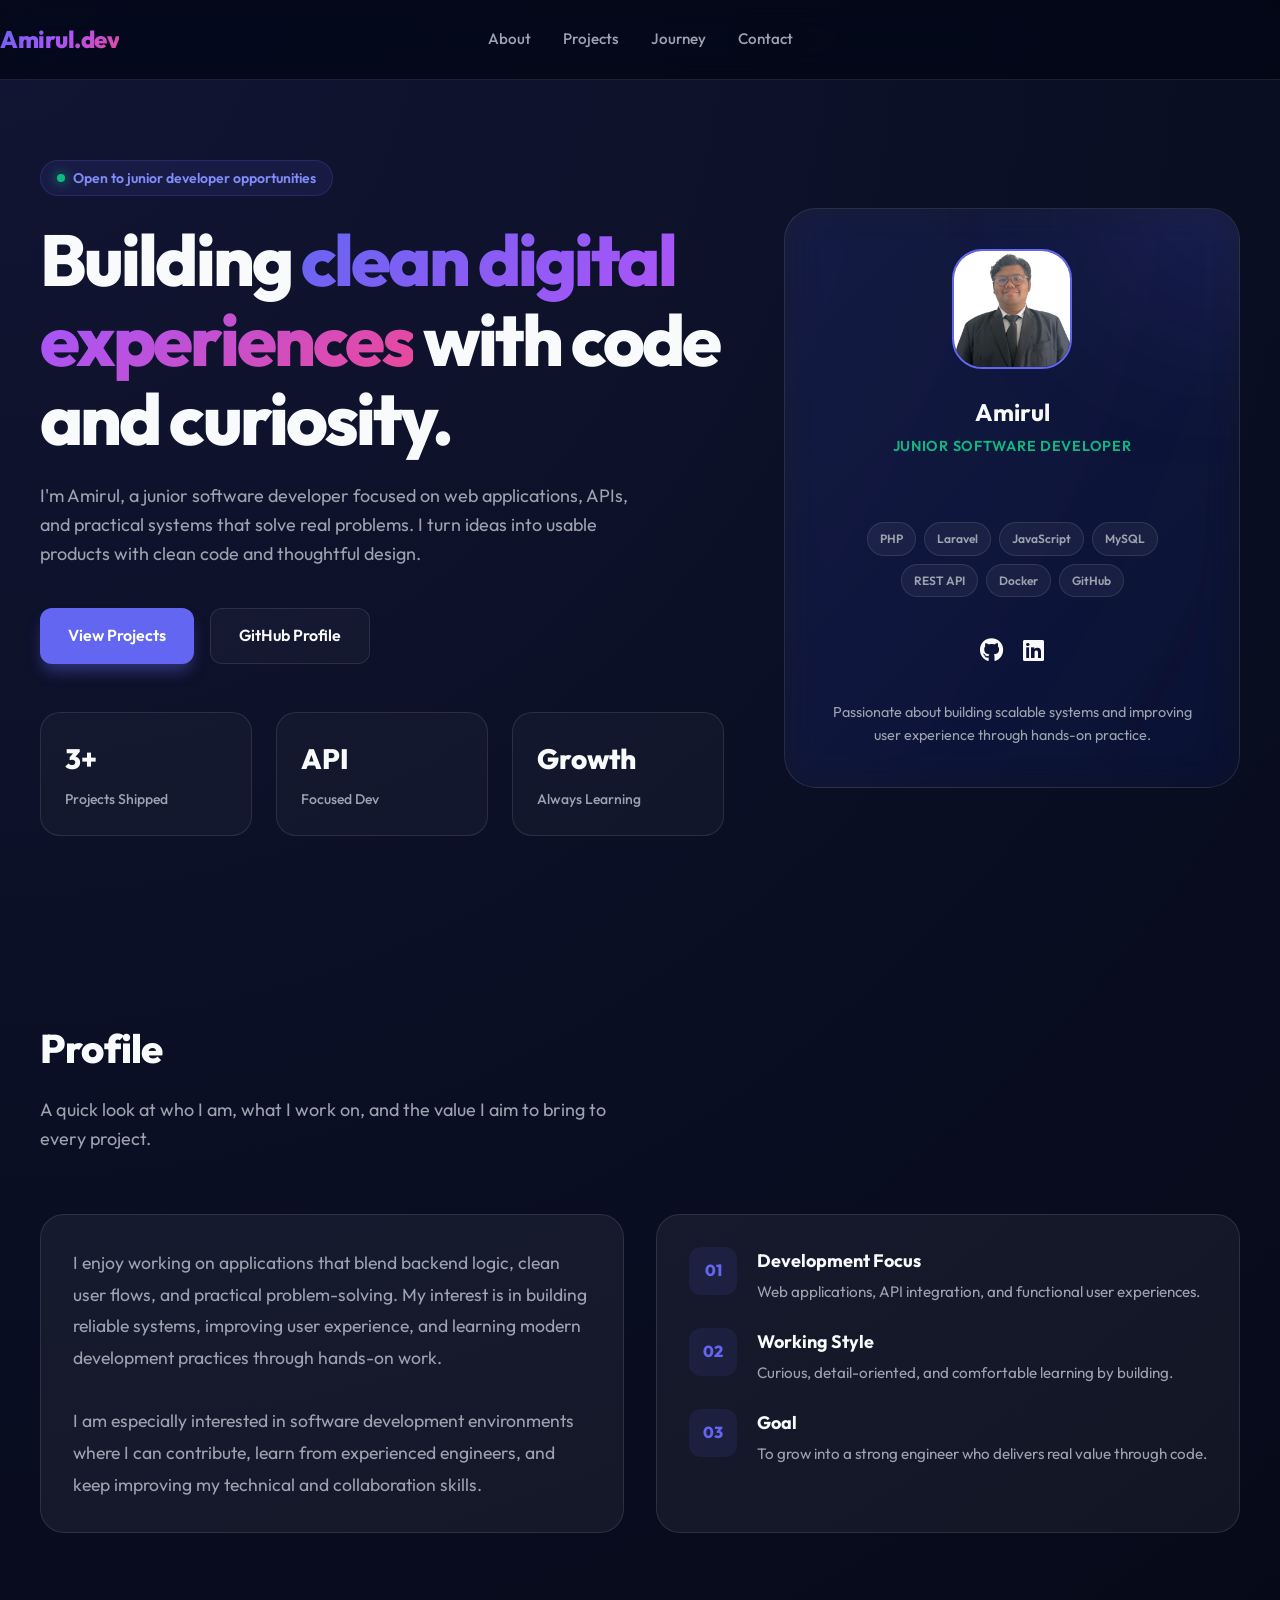
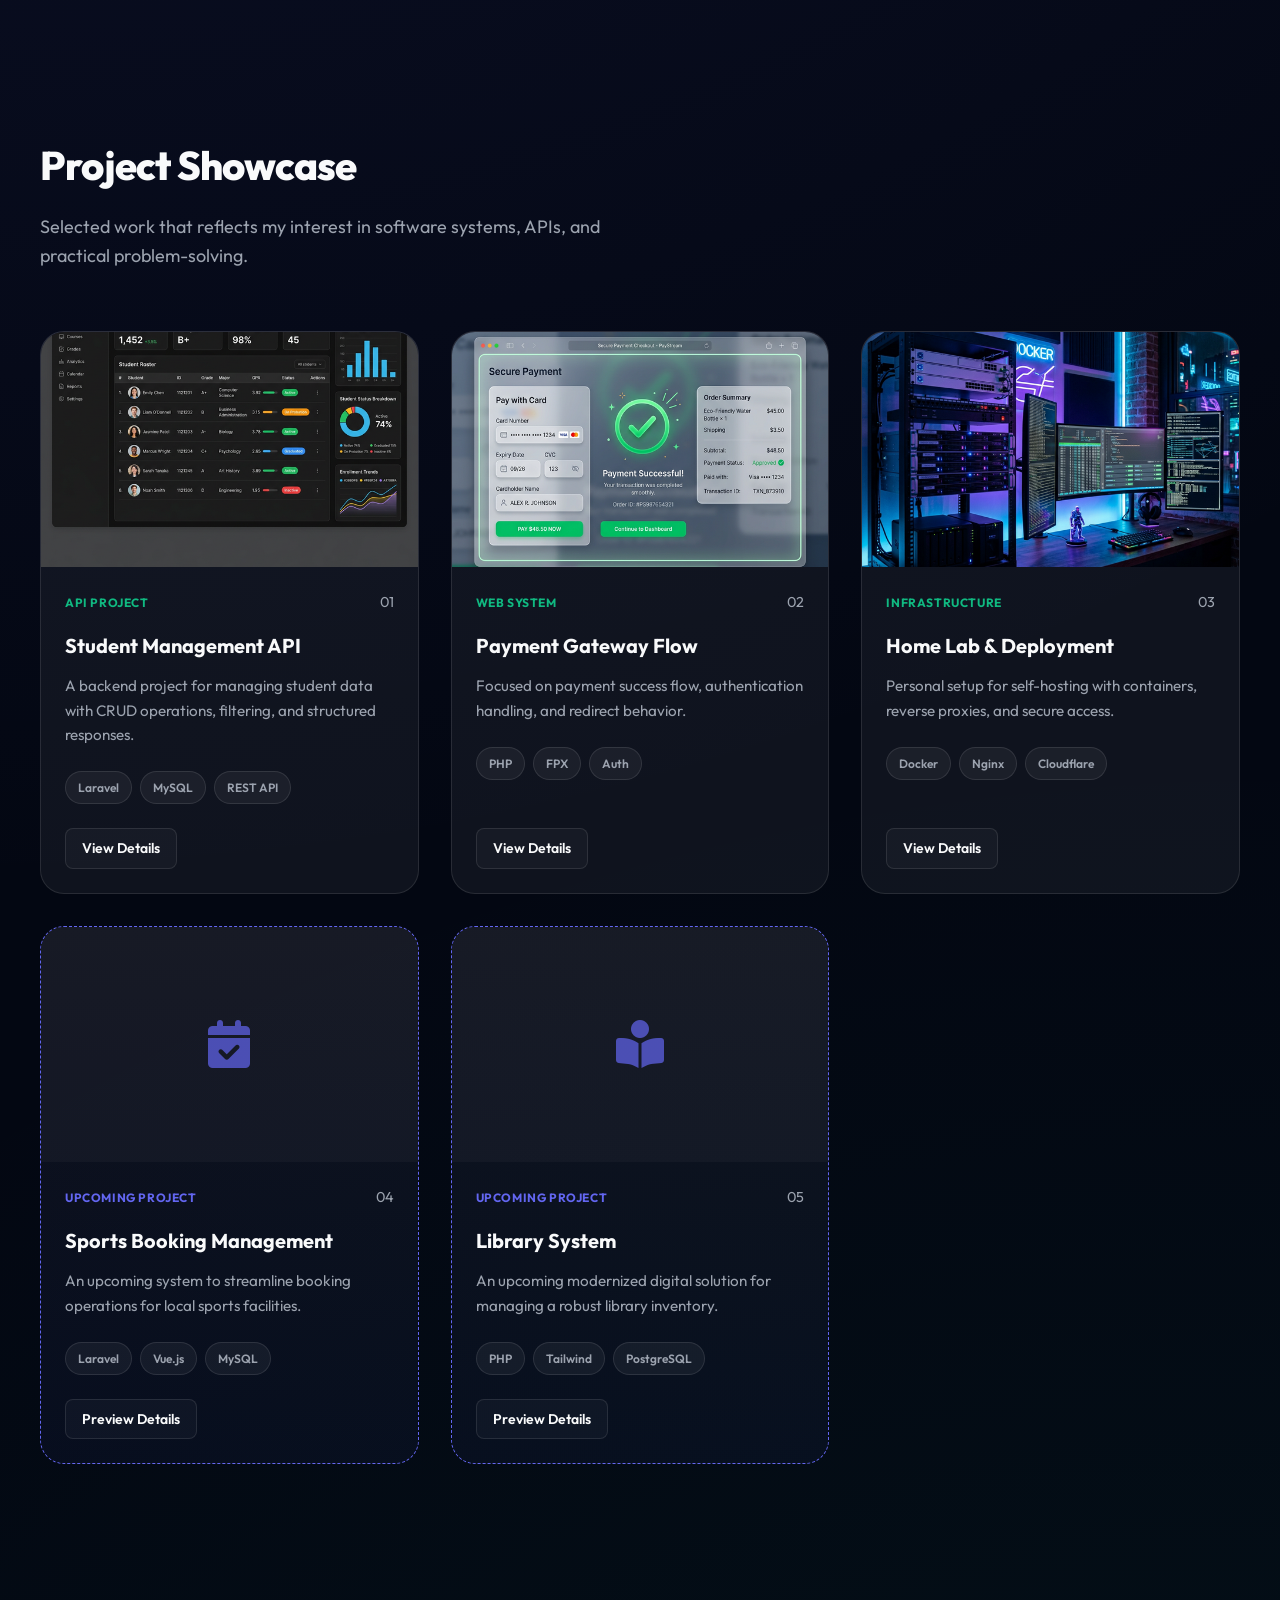
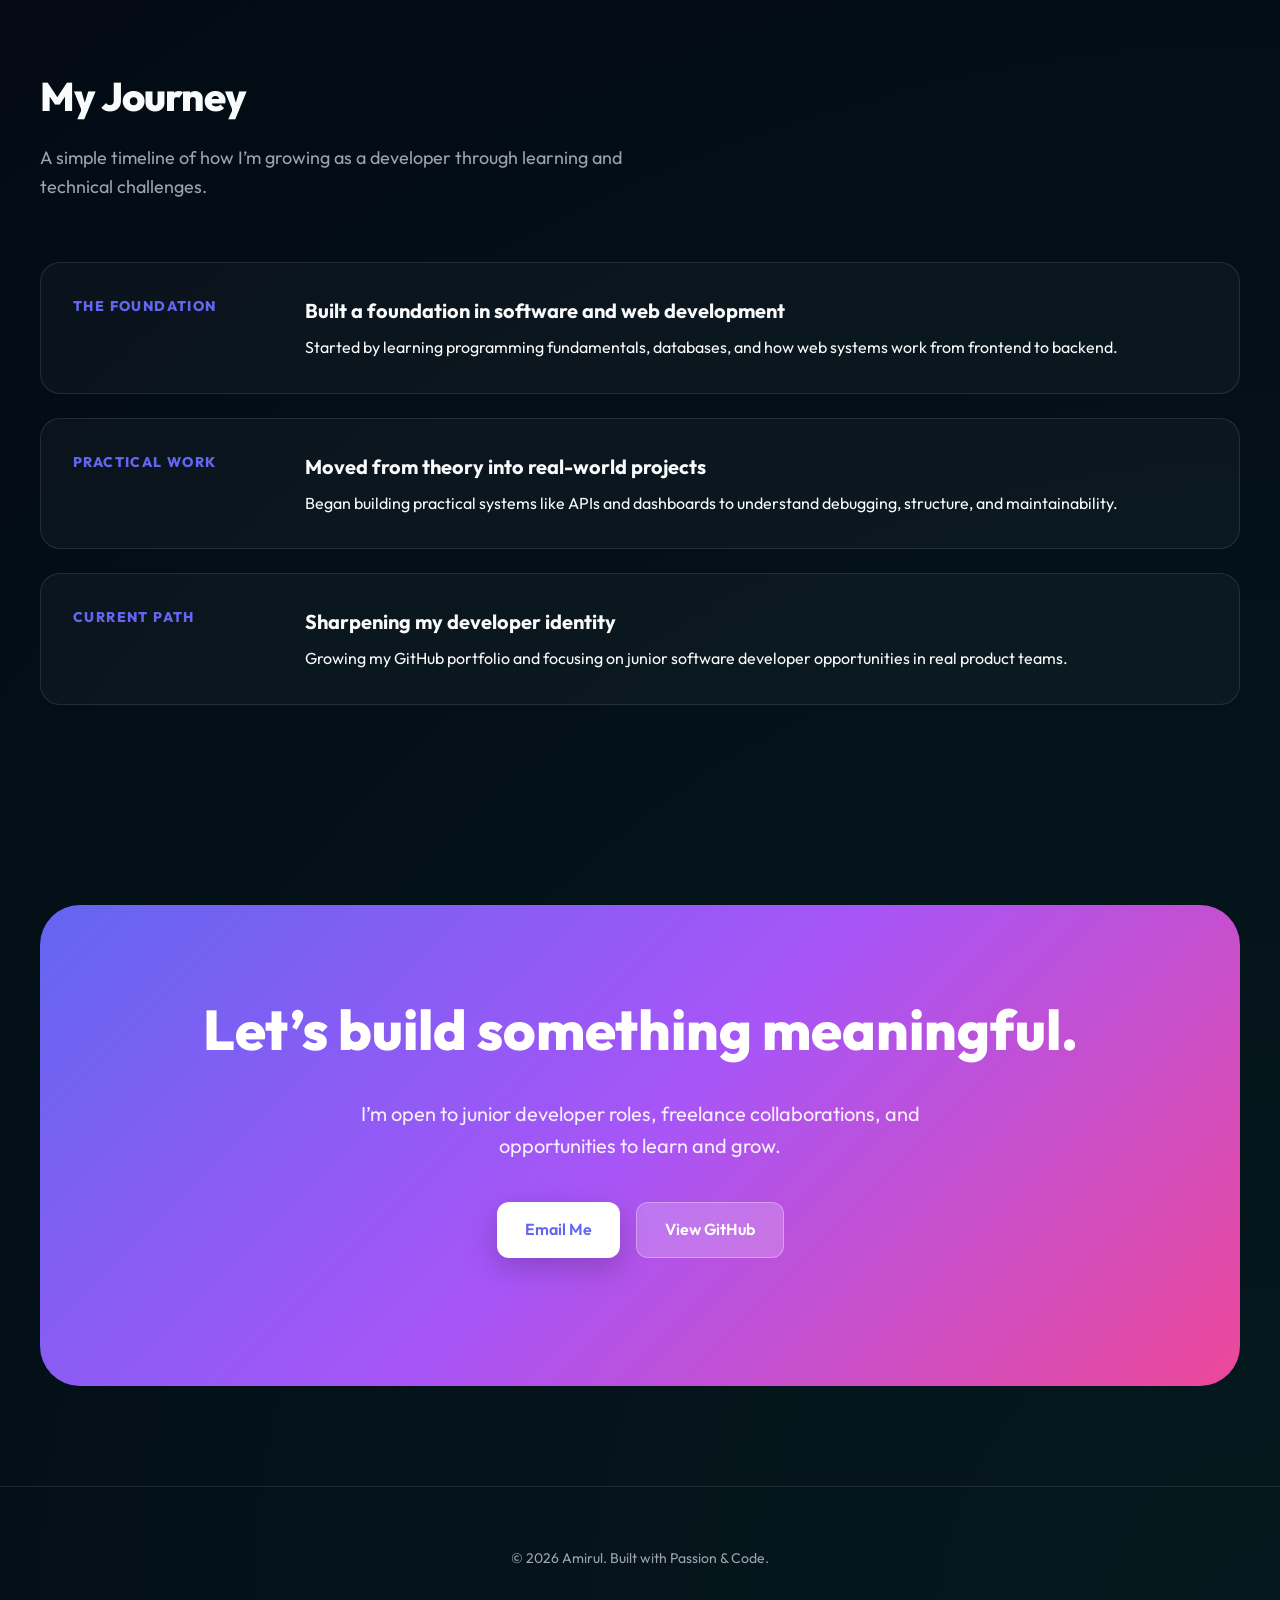
==== commit e625b199: "feat: add multiple project detail pages and update portfolio layout and styling" ====
--- a/index.html
+++ b/index.html
@@ -1,22 +1,26 @@
 <!DOCTYPE html>
 <html lang="en">
+
 <head>
   <meta charset="UTF-8" />
   <meta name="viewport" content="width=device-width, initial-scale=1.0" />
   <title>Amirul | Developer Portfolio</title>
-  
+
   <!-- SEO Meta Tags -->
-  <meta name="description" content="Personal portfolio website for Amirul - Junior Software Developer focused on clean code and digital experiences." />
-  <meta name="keywords" content="Amirul, Software Developer, Junior Developer, Portfolio, Web Development, PHP, Laravel, JavaScript" />
+  <meta name="description"
+    content="Personal portfolio website for Amirul - Junior Software Developer focused on clean code and digital experiences." />
+  <meta name="keywords"
+    content="Amirul, Software Developer, Junior Developer, Portfolio, Web Development, PHP, Laravel, JavaScript" />
   <meta name="author" content="Amirul" />
-  
+
   <!-- Favicon placeholder -->
-  <link rel="icon" type="image/png" href="assets/profile.png">
+  <link rel="icon" type="image/jpeg" href="assets/profile.jpeg">
 
   <!-- Google Fonts -->
   <link rel="preconnect" href="https://fonts.googleapis.com">
   <link rel="preconnect" href="https://fonts.gstatic.com" crossorigin>
-  <link href="https://fonts.googleapis.com/css2?family=Outfit:wght@300;400;500;600;700;800&display=swap" rel="stylesheet">
+  <link href="https://fonts.googleapis.com/css2?family=Outfit:wght@300;400;500;600;700;800&display=swap"
+    rel="stylesheet">
 
   <!-- Font Awesome Icons -->
   <link rel="stylesheet" href="https://cdnjs.cloudflare.com/ajax/libs/font-awesome/6.4.0/css/all.min.css">
@@ -24,6 +28,7 @@
   <!-- Custom Styles -->
   <link rel="stylesheet" href="index.css">
 </head>
+
 <body>
   <nav class="nav">
     <div class="container nav-inner">
@@ -34,14 +39,6 @@
         <a href="#journey">Journey</a>
         <a href="#contact">Contact</a>
       </div>
-      <div class="nav-socials">
-        <a href="https://github.com/Amirul1asyraff" target="_blank" rel="noreferrer" title="GitHub">
-          <i class="fa-brands fa-github"></i>
-        </a>
-        <a href="https://www.linkedin.com/in/amirulasyraff15/" target="_blank" rel="noreferrer" title="LinkedIn">
-          <i class="fa-brands fa-linkedin"></i>
-        </a>
-      </div>
     </div>
   </nav>
 
@@ -49,17 +46,19 @@
     <div class="container hero-grid">
       <div>
         <div class="badge">
-          <span class="dot"></span> 
+          <span class="dot"></span>
           Open to junior developer opportunities
         </div>
         <h1>Building <span class="gradient">clean digital experiences</span> with code and curiosity.</h1>
         <p>
-          I'm Amirul, a junior software developer focused on web applications, APIs, and practical systems that solve real problems. 
+          I'm Amirul, a junior software developer focused on web applications, APIs, and practical systems that solve
+          real problems.
           I turn ideas into usable products with clean code and thoughtful design.
         </p>
         <div class="cta-row">
           <a class="btn btn-primary" href="#projects">View Projects</a>
-          <a class="btn btn-secondary" href="https://github.com/Amirul1asyraff" target="_blank" rel="noreferrer">GitHub Profile</a>
+          <a class="btn btn-secondary" href="https://github.com/Amirul1asyraff" target="_blank" rel="noreferrer">GitHub
+            Profile</a>
         </div>
         <div class="stats">
           <div class="stat">
@@ -95,7 +94,19 @@
             <span class="pill">Docker</span>
             <span class="pill">GitHub</span>
           </div>
-          <p style="margin: 0; color: var(--muted); font-size: 0.9rem;">
+          <div class="main-socials" style="display: flex; gap: 20px; margin-top: 10px;">
+            <a href="https://github.com/Amirul1asyraff" target="_blank" rel="noreferrer"
+              style="color: var(--text); font-size: 1.5rem; transition: transform 0.3s; transform: scale(1);"
+              onmouseover="this.style.transform='scale(1.1)'" onmouseout="this.style.transform='scale(1)'">
+              <i class="fa-brands fa-github"></i>
+            </a>
+            <a href="https://www.linkedin.com/in/amirulasyraff15/" target="_blank" rel="noreferrer"
+              style="color: var(--text); font-size: 1.5rem; transition: transform 0.3s; transform: scale(1);"
+              onmouseover="this.style.transform='scale(1.1)'" onmouseout="this.style.transform='scale(1)'">
+              <i class="fa-brands fa-linkedin"></i>
+            </a>
+          </div>
+          <p style="margin: 0; color: var(--muted); font-size: 0.9rem; margin-top: 8px;">
             Passionate about building scalable systems and improving user experience through hands-on practice.
           </p>
         </div>
@@ -113,9 +124,12 @@
       <div class="about-grid">
         <div class="card">
           <p style="color: var(--muted); font-size: 1.1rem; line-height: 1.8;">
-            I enjoy working on applications that blend backend logic, clean user flows, and practical problem-solving. My interest is in building reliable systems, improving user experience, and learning modern development practices through hands-on work.
+            I enjoy working on applications that blend backend logic, clean user flows, and practical problem-solving.
+            My interest is in building reliable systems, improving user experience, and learning modern development
+            practices through hands-on work.
             <br><br>
-            I am especially interested in software development environments where I can contribute, learn from experienced engineers, and keep improving my technical and collaboration skills.
+            I am especially interested in software development environments where I can contribute, learn from
+            experienced engineers, and keep improving my technical and collaboration skills.
           </p>
         </div>
 
@@ -228,8 +242,10 @@
           </div>
         </article>
 
-        <article class="card project-card" style="border-style: dashed; border-color: var(--accent); background: linear-gradient(180deg, var(--card) 0%, rgba(99, 102, 241, 0.05) 100%);">
-          <div class="project-img" style="background: var(--bg-soft); display: flex; align-items: center; justify-content: center;">
+        <article class="card project-card"
+          style="border-style: dashed; border-color: var(--accent); background: linear-gradient(180deg, var(--card) 0%, rgba(99, 102, 241, 0.05) 100%);">
+          <div class="project-img"
+            style="background: var(--bg-soft); display: flex; align-items: center; justify-content: center;">
             <i class="fa-solid fa-calendar-check" style="font-size: 3rem; color: var(--accent); opacity: 0.7;"></i>
           </div>
           <div class="project-content">
@@ -252,8 +268,10 @@
           </div>
         </article>
 
-        <article class="card project-card" style="border-style: dashed; border-color: var(--accent); background: linear-gradient(180deg, var(--card) 0%, rgba(99, 102, 241, 0.05) 100%);">
-          <div class="project-img" style="background: var(--bg-soft); display: flex; align-items: center; justify-content: center;">
+        <article class="card project-card"
+          style="border-style: dashed; border-color: var(--accent); background: linear-gradient(180deg, var(--card) 0%, rgba(99, 102, 241, 0.05) 100%);">
+          <div class="project-img"
+            style="background: var(--bg-soft); display: flex; align-items: center; justify-content: center;">
             <i class="fa-solid fa-book-open-reader" style="font-size: 3rem; color: var(--accent); opacity: 0.7;"></i>
           </div>
           <div class="project-content">
@@ -291,7 +309,8 @@
           <div class="timeline-date">The Foundation</div>
           <div>
             <h3>Built a foundation in software and web development</h3>
-            <p>Started by learning programming fundamentals, databases, and how web systems work from frontend to backend.</p>
+            <p>Started by learning programming fundamentals, databases, and how web systems work from frontend to
+              backend.</p>
           </div>
         </div>
 
@@ -299,7 +318,8 @@
           <div class="timeline-date">Practical Work</div>
           <div>
             <h3>Moved from theory into real-world projects</h3>
-            <p>Began building practical systems like APIs and dashboards to understand debugging, structure, and maintainability.</p>
+            <p>Began building practical systems like APIs and dashboards to understand debugging, structure, and
+              maintainability.</p>
           </div>
         </div>
 
@@ -307,7 +327,8 @@
           <div class="timeline-date">Current Path</div>
           <div>
             <h3>Sharpening my developer identity</h3>
-            <p>Growing my GitHub portfolio and focusing on junior software developer opportunities in real product teams.</p>
+            <p>Growing my GitHub portfolio and focusing on junior software developer opportunities in real product
+              teams.</p>
           </div>
         </div>
       </div>
@@ -323,7 +344,8 @@
         </p>
         <div class="cta-row">
           <a class="btn btn-primary" href="mailto:your@email.com">Email Me</a>
-          <a class="btn btn-secondary" href="https://github.com/Amirul1asyraff" target="_blank" rel="noreferrer">View GitHub</a>
+          <a class="btn btn-secondary" href="https://github.com/Amirul1asyraff" target="_blank" rel="noreferrer">View
+            GitHub</a>
         </div>
       </div>
     </div>
@@ -367,4 +389,5 @@
     });
   </script>
 </body>
-</html>
+
+</html>
--- a/index.css
+++ b/index.css
@@ -84,6 +84,9 @@
 }
 
 .nav-links {
+  position: absolute;
+  left: 50%;
+  transform: translateX(-50%);
   display: flex;
   gap: 32px;
 }
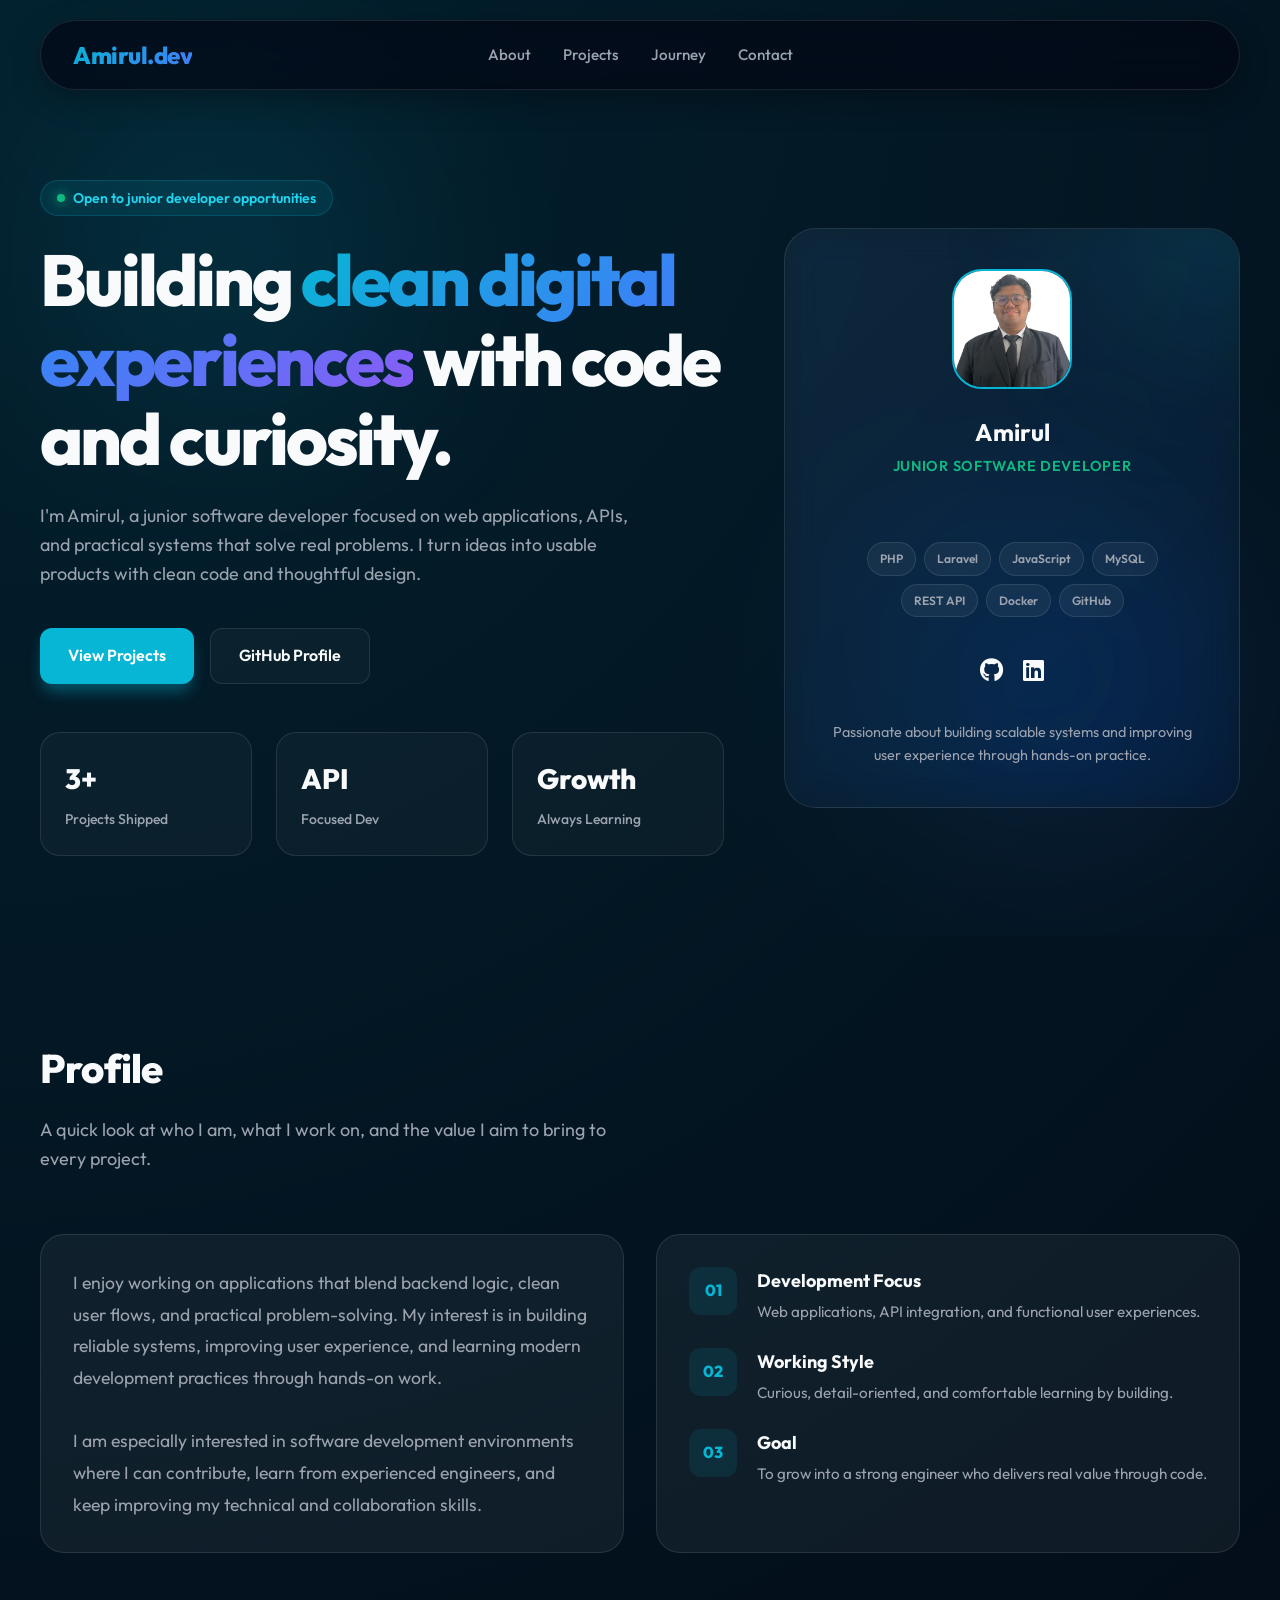
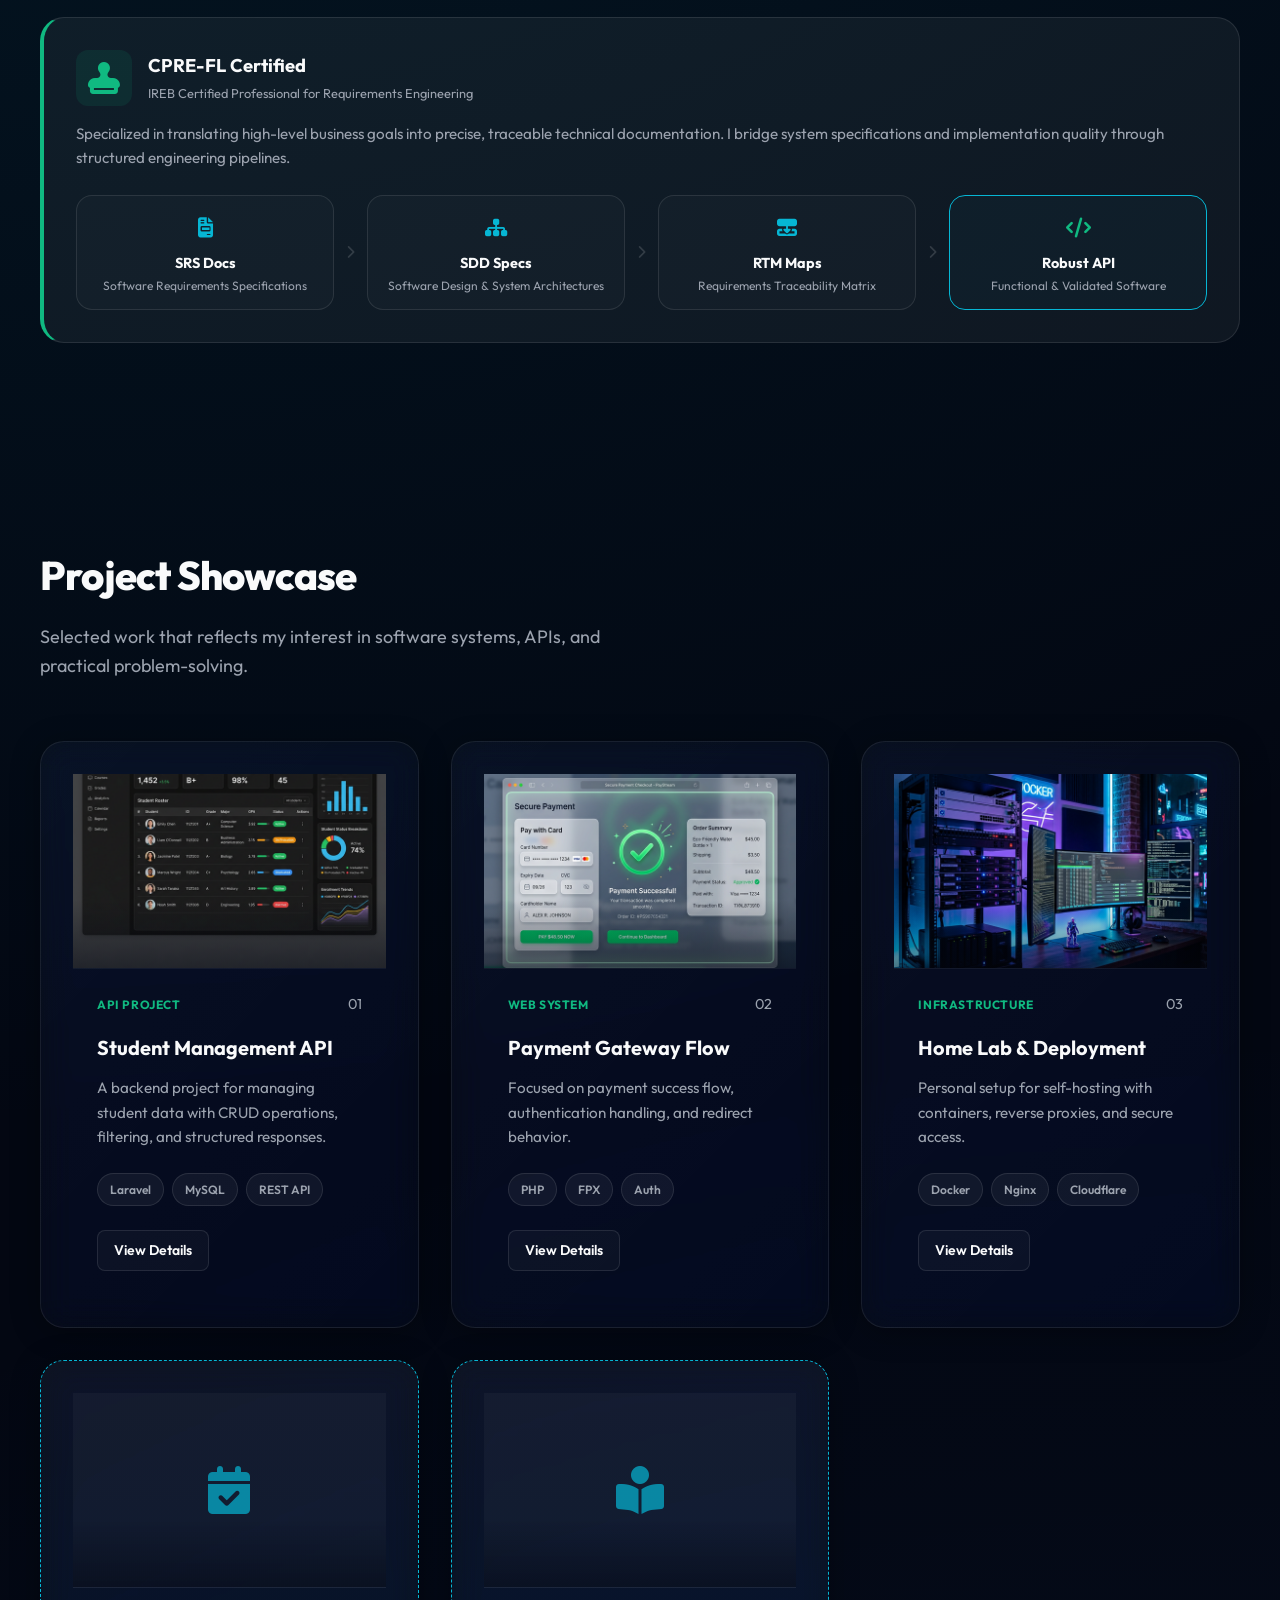
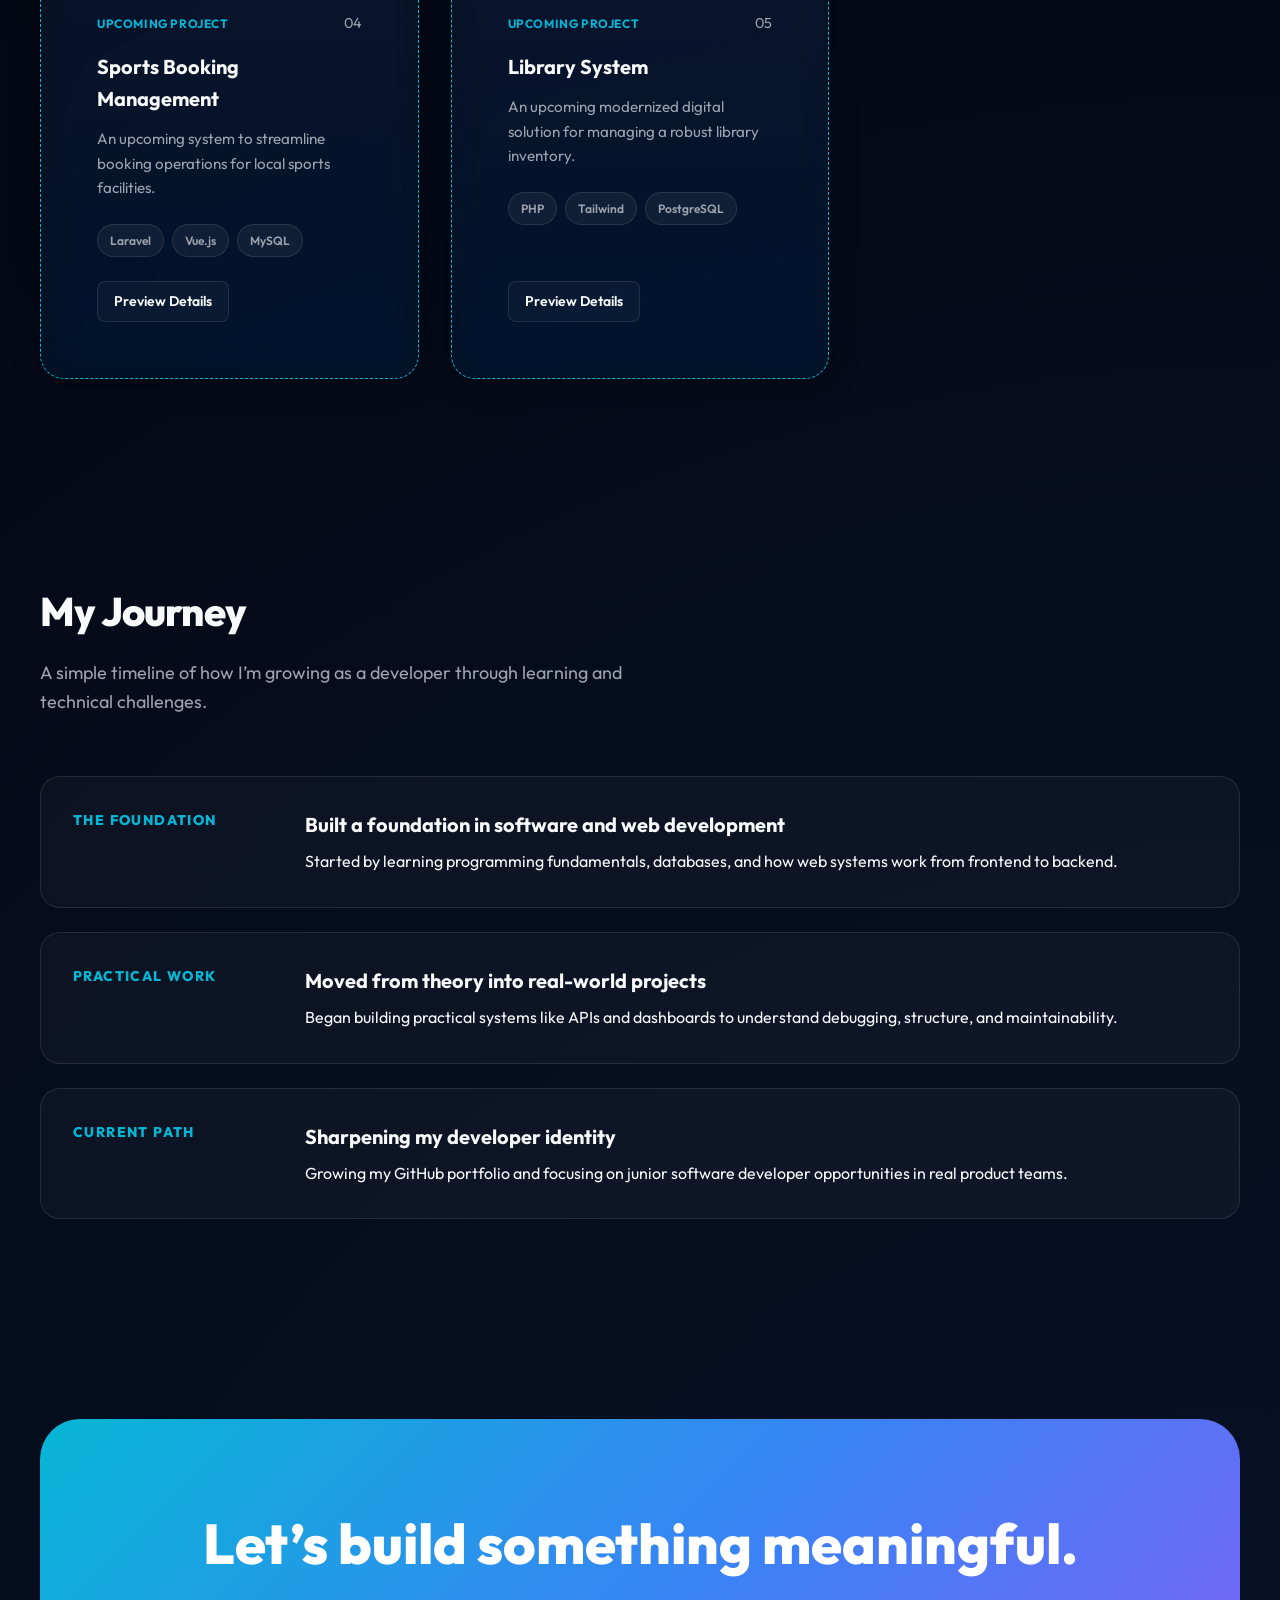
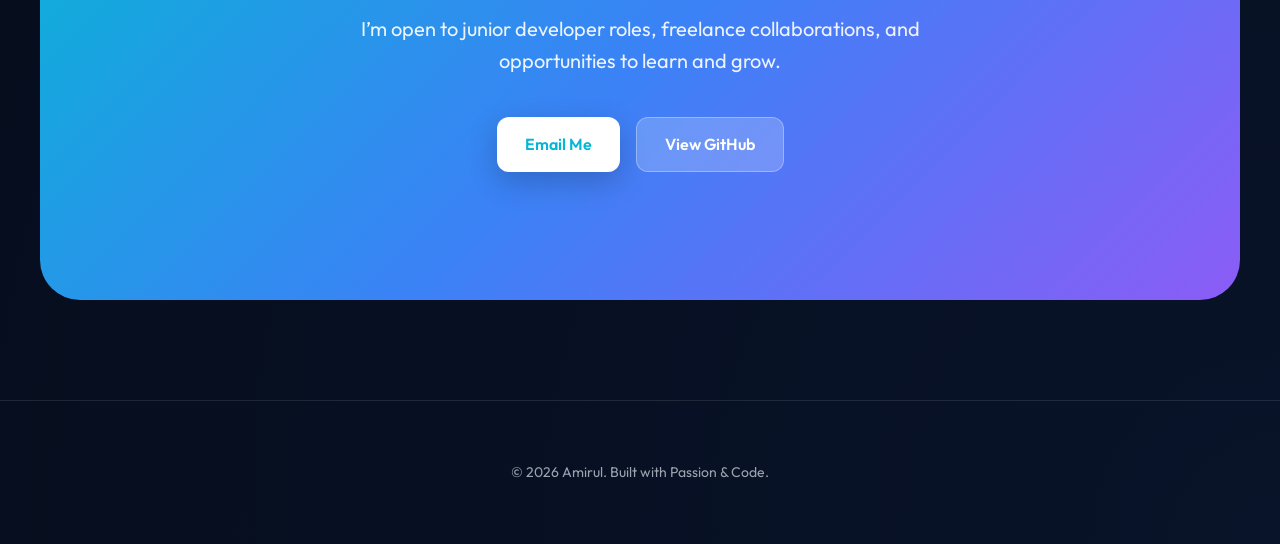
==== commit fc94c576: "feat: add ui-ux-pro-max skill data and scripts with updated site styles" ====
--- a/index.html
+++ b/index.html
@@ -158,6 +158,49 @@
             </div>
           </div>
         </div>
+
+        <!-- Systems Engineering & Requirements Pipeline -->
+        <div class="card engineering-card">
+          <div class="engineering-header">
+            <div class="cert-badge">
+              <i class="fa-solid fa-stamp cert-icon"></i>
+              <div>
+                <h4>CPRE-FL Certified</h4>
+                <span>IREB Certified Professional for Requirements Engineering</span>
+              </div>
+            </div>
+          </div>
+          
+          <p style="color: var(--muted); margin-bottom: 24px; font-size: 0.95rem;">
+            Specialized in translating high-level business goals into precise, traceable technical documentation. I bridge system specifications and implementation quality through structured engineering pipelines.
+          </p>
+
+          <div class="pipeline-grid">
+            <div class="pipeline-node">
+              <div class="node-icon"><i class="fa-solid fa-file-invoice"></i></div>
+              <h5>SRS Docs</h5>
+              <p>Software Requirements Specifications</p>
+            </div>
+            <div class="pipeline-arrow"><i class="fa-solid fa-chevron-right"></i></div>
+            <div class="pipeline-node">
+              <div class="node-icon"><i class="fa-solid fa-sitemap"></i></div>
+              <h5>SDD Specs</h5>
+              <p>Software Design & System Architectures</p>
+            </div>
+            <div class="pipeline-arrow"><i class="fa-solid fa-chevron-right"></i></div>
+            <div class="pipeline-node">
+              <div class="node-icon"><i class="fa-solid fa-diagram-next"></i></div>
+              <h5>RTM Maps</h5>
+              <p>Requirements Traceability Matrix</p>
+            </div>
+            <div class="pipeline-arrow"><i class="fa-solid fa-chevron-right"></i></div>
+            <div class="pipeline-node node-highlight">
+              <div class="node-icon"><i class="fa-solid fa-code"></i></div>
+              <h5>Robust API</h5>
+              <p>Functional & Validated Software</p>
+            </div>
+          </div>
+        </div>
       </div>
     </div>
   </section>
@@ -242,8 +285,7 @@
           </div>
         </article>
 
-        <article class="card project-card"
-          style="border-style: dashed; border-color: var(--accent); background: linear-gradient(180deg, var(--card) 0%, rgba(99, 102, 241, 0.05) 100%);">
+        <article class="card project-card upcoming-card">
           <div class="project-img"
             style="background: var(--bg-soft); display: flex; align-items: center; justify-content: center;">
             <i class="fa-solid fa-calendar-check" style="font-size: 3rem; color: var(--accent); opacity: 0.7;"></i>
@@ -268,8 +310,7 @@
           </div>
         </article>
 
-        <article class="card project-card"
-          style="border-style: dashed; border-color: var(--accent); background: linear-gradient(180deg, var(--card) 0%, rgba(99, 102, 241, 0.05) 100%);">
+        <article class="card project-card upcoming-card">
           <div class="project-img"
             style="background: var(--bg-soft); display: flex; align-items: center; justify-content: center;">
             <i class="fa-solid fa-book-open-reader" style="font-size: 3rem; color: var(--accent); opacity: 0.7;"></i>
--- a/index.css
+++ b/index.css
@@ -5,9 +5,9 @@
   --border: rgba(255, 255, 255, 0.1);
   --text: #f9fafb;
   --muted: #9ca3af;
-  --accent: #6366f1;
+  --accent: #06b6d4;
   --accent-2: #10b981;
-  --accent-gradient: linear-gradient(135deg, #6366f1 0%, #a855f7 50%, #ec4899 100%);
+  --accent-gradient: linear-gradient(135deg, #06b6d4 0%, #3b82f6 50%, #8b5cf6 100%);
   --shadow: 0 25px 50px -12px rgba(0, 0, 0, 0.5);
   --max: 1200px;
   --glass: blur(16px) saturate(180%);
@@ -21,16 +21,21 @@
 
 html {
   scroll-behavior: smooth;
+  width: 100%;
+  max-width: 100%;
+  overflow-x: hidden;
 }
 
 body {
   font-family: 'Outfit', sans-serif;
   background-color: var(--bg);
   background-image: 
-    radial-gradient(circle at 0% 0%, rgba(99, 102, 241, 0.15) 0%, transparent 50%),
-    radial-gradient(circle at 100% 100%, rgba(16, 185, 129, 0.1) 0%, transparent 50%);
+    radial-gradient(circle at 0% 0%, rgba(6, 182, 212, 0.15) 0%, transparent 50%),
+    radial-gradient(circle at 100% 100%, rgba(59, 130, 246, 0.1) 0%, transparent 50%);
   color: var(--text);
   line-height: 1.6;
+  width: 100%;
+  max-width: 100%;
   overflow-x: hidden;
 }
 
@@ -54,16 +59,30 @@
 /* Navigation */
 .nav {
   position: fixed;
-  top: 0;
-  left: 0;
-  right: 0;
+  top: 20px;
+  left: 16px;
+  right: 16px;
+  margin: 0 auto;
+  width: auto;
+  max-width: var(--max);
   z-index: 100;
   backdrop-filter: var(--glass);
-  background: rgba(3, 7, 18, 0.8);
-  border-bottom: 1px solid var(--border);
-  height: 80px;
-  display: flex;
-  align-items: center;
+  -webkit-backdrop-filter: var(--glass);
+  background: rgba(3, 7, 18, 0.75);
+  border: 1px solid var(--border);
+  border-radius: 99px; /* Floating Pill style */
+  height: 70px;
+  display: flex;
+  align-items: center;
+  transition: all 0.3s cubic-bezier(0.16, 1, 0.3, 1);
+  box-shadow: 0 10px 30px rgba(0, 0, 0, 0.3);
+}
+
+.nav:hover {
+  background: rgba(3, 7, 18, 0.85);
+  border-color: rgba(6, 182, 212, 0.25);
+  box-shadow: 0 15px 35px rgba(6, 182, 212, 0.1),
+              0 5px 15px rgba(0, 0, 0, 0.3);
 }
 
 .nav-inner {
@@ -71,6 +90,7 @@
   align-items: center;
   justify-content: space-between;
   width: 100%;
+  padding: 0 32px; /* Extra horizontal padding inside the pill */
 }
 
 .brand {
@@ -78,9 +98,16 @@
   font-weight: 800;
   letter-spacing: -0.02em;
   background: var(--accent-gradient);
+  background-size: 200% auto;
   -webkit-background-clip: text;
   background-clip: text;
   -webkit-text-fill-color: transparent;
+  transition: all 0.4s ease;
+}
+
+.brand:hover {
+  background-position: right center;
+  filter: drop-shadow(0 0 8px rgba(6, 182, 212, 0.3));
 }
 
 .nav-links {
@@ -95,6 +122,26 @@
   color: var(--muted);
   font-weight: 500;
   font-size: 0.95rem;
+  position: relative;
+  padding: 6px 0;
+}
+
+.nav-links a::after {
+  content: '';
+  position: absolute;
+  bottom: 0;
+  left: 0;
+  width: 100%;
+  height: 2px;
+  background: var(--accent-gradient);
+  transform: scaleX(0);
+  transform-origin: right;
+  transition: transform 0.3s cubic-bezier(0.16, 1, 0.3, 1);
+}
+
+.nav-links a:hover::after {
+  transform: scaleX(1);
+  transform-origin: left;
 }
 
 .nav-links a:hover {
@@ -124,8 +171,43 @@
 
 /* Hero Section */
 .hero {
-  padding: 160px 0 80px;
+  padding: 180px 0 80px;
   position: relative;
+  overflow: hidden;
+}
+
+/* Floating Ambient Orbs (New Hero Style) */
+.hero::before,
+.hero::after {
+  content: '';
+  position: absolute;
+  width: 320px;
+  height: 320px;
+  border-radius: 50%;
+  filter: blur(120px);
+  z-index: -1;
+  opacity: 0.15;
+  animation: floatOrb 20s infinite alternate ease-in-out;
+  pointer-events: none;
+}
+
+.hero::before {
+  background: var(--accent);
+  top: 10%;
+  left: 5%;
+}
+
+.hero::after {
+  background: var(--accent-gradient);
+  bottom: 10%;
+  right: 5%;
+  animation-delay: -10s;
+}
+
+@keyframes floatOrb {
+  0% { transform: translate(0, 0) scale(1); }
+  50% { transform: translate(40px, -20px) scale(1.08); }
+  100% { transform: translate(-20px, 30px) scale(0.95); }
 }
 
 .hero-grid {
@@ -140,10 +222,10 @@
   align-items: center;
   gap: 8px;
   padding: 6px 16px;
-  background: rgba(99, 102, 241, 0.1);
-  border: 1px solid rgba(99, 102, 241, 0.2);
+  background: rgba(6, 182, 212, 0.1);
+  border: 1px solid rgba(6, 182, 212, 0.2);
   border-radius: 999px;
-  color: #818cf8;
+  color: #22d3ee;
   font-size: 0.875rem;
   font-weight: 600;
   margin-bottom: 24px;
@@ -205,13 +287,13 @@
 .btn-primary {
   background: var(--accent);
   color: white;
-  box-shadow: 0 10px 15px -3px rgba(99, 102, 241, 0.4);
+  box-shadow: 0 10px 15px -3px rgba(6, 182, 212, 0.4);
 }
 
 .btn-primary:hover {
-  background: #4f46e5;
+  background: #0891b2;
   transform: translateY(-2px);
-  box-shadow: 0 20px 25px -5px rgba(99, 102, 241, 0.4);
+  box-shadow: 0 20px 25px -5px rgba(6, 182, 212, 0.4);
 }
 
 .btn-secondary {
@@ -383,6 +465,13 @@
   background: rgba(255, 255, 255, 0.07);
 }
 
+/* Engineering Specifications Panel */
+.engineering-card {
+  grid-column: span 2;
+  margin-top: 32px;
+  border-left: 4px solid var(--accent-2) !important;
+}
+
 .list {
   display: flex;
   flex-direction: column;
@@ -397,7 +486,7 @@
 .list-icon {
   width: 48px;
   height: 48px;
-  background: rgba(99, 102, 241, 0.1);
+  background: rgba(6, 182, 212, 0.1);
   color: var(--accent);
   display: flex;
   align-items: center;
@@ -425,16 +514,65 @@
 }
 
 .project-card {
-  padding: 0;
+  position: relative;
+  background: linear-gradient(
+    135deg,
+    rgba(255, 255, 255, 0.03) 0%,
+    rgba(255, 255, 255, 0.01) 100%
+  );
+  border: 1px solid rgba(255, 255, 255, 0.08);
+  border-radius: 24px;
+  backdrop-filter: var(--glass);
+  -webkit-backdrop-filter: var(--glass);
   overflow: hidden;
   display: flex;
   flex-direction: column;
+  transition: 
+    transform 0.4s cubic-bezier(0.16, 1, 0.3, 1), 
+    border-color 0.4s cubic-bezier(0.16, 1, 0.3, 1), 
+    box-shadow 0.4s cubic-bezier(0.16, 1, 0.3, 1);
+  box-shadow: 0 4px 30px rgba(0, 0, 0, 0.3);
+}
+
+.project-card:hover {
+  transform: translateY(-8px);
+  border-color: rgba(99, 102, 241, 0.35);
+  box-shadow: 
+    0 20px 40px rgba(0, 0, 0, 0.4),
+    0 0 24px rgba(99, 102, 241, 0.15);
+}
+
+.project-card::after {
+  content: '';
+  position: absolute;
+  bottom: 0;
+  left: 0;
+  width: 100%;
+  height: 3px;
+  background: var(--accent-gradient);
+  transform: scaleX(0);
+  transform-origin: left;
+  transition: transform 0.4s cubic-bezier(0.16, 1, 0.3, 1);
+}
+
+.project-card:hover::after {
+  transform: scaleX(1);
 }
 
 .project-img {
+  position: relative;
   width: 100%;
   aspect-ratio: 16/10;
   overflow: hidden;
+  border-bottom: 1px solid rgba(255, 255, 255, 0.05);
+}
+
+.project-img::after {
+  content: '';
+  position: absolute;
+  inset: 0;
+  background: linear-gradient(180deg, transparent 65%, rgba(3, 7, 18, 0.5) 100%);
+  pointer-events: none;
 }
 
 .project-img img {
@@ -442,11 +580,11 @@
   height: 100%;
   object-fit: cover;
   border-radius: 0;
-  transition: transform 0.5s ease;
+  transition: transform 0.6s cubic-bezier(0.16, 1, 0.3, 1);
 }
 
 .project-card:hover .project-img img {
-  transform: scale(1.05);
+  transform: scale(1.06);
 }
 
 .project-content {
@@ -603,14 +741,186 @@
   .stats { max-width: 600px; margin: 0 auto; }
   .projects-grid { grid-template-columns: repeat(2, 1fr); }
   .about-grid { grid-template-columns: 1fr; }
+  .engineering-card { grid-column: span 1; }
+  .pipeline-grid {
+    grid-template-columns: 1fr;
+    gap: 16px;
+  }
+  .pipeline-arrow {
+    transform: rotate(90deg);
+    text-align: center;
+    margin: 4px 0;
+  }
 }
 
 @media (max-width: 768px) {
+  .nav {
+    top: 12px;
+    left: 12px;
+    right: 12px;
+    width: auto;
+    transform: none;
+    height: 60px;
+  }
+  .nav-inner {
+    padding: 0 20px;
+  }
   .nav-links { display: none; }
   .nav-socials { border-left: none; padding-left: 0; }
+  .hero { padding: 130px 0 60px; }
+  .hero::before,
+  .hero::after {
+    display: none !important; /* Disable ambient orbs on mobile to prevent overflow */
+  }
+  .hero-grid { grid-template-columns: 1fr; text-align: center; }
+  .hero p { margin-left: auto; margin-right: auto; }
+  .cta-row { justify-content: center; }
+  .stats { grid-template-columns: 1fr; max-width: 600px; margin: 0 auto; }
   .projects-grid { grid-template-columns: 1fr; }
+  .about-grid { grid-template-columns: 1fr; }
+  .engineering-card { grid-column: span 1; }
   .timeline-item { grid-template-columns: 1fr; gap: 12px; }
-  .stats { grid-template-columns: 1fr; }
   section { padding: 60px 0; }
-  h1 { font-size: 3rem; }
-}
+  h1 { font-size: 2.25rem; }
+  .panel { padding: 24px; }
+  .card { padding: 24px; }
+  .stat { padding: 16px 20px; }
+  .container {
+    width: min(calc(100% - 32px), var(--max));
+  }
+}
+
+@media (max-width: 480px) {
+  h1 { font-size: 2rem; }
+  .cta-row {
+    flex-direction: column;
+    gap: 12px;
+    width: 100%;
+  }
+  .cta-row .btn {
+    width: 100%;
+    justify-content: center;
+  }
+  .container {
+    width: min(calc(100% - 32px), var(--max));
+  }
+}
+
+/* ==========================================================================
+   Added UX/UI upgrades: Pipeline cards, Accessibility focus, reduced motion
+   ========================================================================== */
+
+/* Engineering Specifications Panel (responsive styles inherited) */
+
+.upcoming-card {
+  border-style: dashed !important;
+  border-color: var(--accent) !important;
+  background: linear-gradient(180deg, var(--card) 0%, rgba(6, 182, 212, 0.05) 100%) !important;
+}
+
+.cert-badge {
+  display: flex;
+  align-items: center;
+  gap: 16px;
+  margin-bottom: 16px;
+}
+
+.cert-icon {
+  font-size: 2rem;
+  color: var(--accent-2);
+  background: rgba(16, 185, 129, 0.1);
+  padding: 12px;
+  border-radius: 12px;
+}
+
+.cert-badge h4 {
+  font-size: 1.15rem;
+  font-weight: 700;
+  color: var(--text);
+}
+
+.cert-badge span {
+  font-size: 0.8rem;
+  color: var(--muted);
+}
+
+.pipeline-grid {
+  display: grid;
+  grid-template-columns: 1fr auto 1fr auto 1fr auto 1fr;
+  align-items: center;
+  gap: 12px;
+}
+
+.pipeline-node {
+  background: rgba(255, 255, 255, 0.02);
+  border: 1px solid var(--border);
+  border-radius: 16px;
+  padding: 16px;
+  text-align: center;
+  transition: all 0.3s ease;
+}
+
+.pipeline-node:hover {
+  background: rgba(255, 255, 255, 0.05);
+  border-color: rgba(255, 255, 255, 0.15);
+}
+
+.node-highlight {
+  border-color: var(--accent);
+  background: rgba(6, 182, 212, 0.03);
+}
+
+.node-icon {
+  font-size: 1.25rem;
+  color: var(--accent);
+  margin-bottom: 8px;
+}
+
+.node-highlight .node-icon {
+  color: var(--accent-2);
+}
+
+.pipeline-node h5 {
+  font-size: 0.9rem;
+  margin-bottom: 4px;
+  font-weight: 700;
+}
+
+.pipeline-node p {
+  font-size: 0.75rem !important;
+  color: var(--muted);
+  line-height: 1.2;
+}
+
+.pipeline-arrow {
+  color: rgba(255, 255, 255, 0.15);
+  font-size: 0.85rem;
+}
+
+
+
+/* Accessibility Focus States */
+a:focus-visible, 
+button:focus-visible,
+.btn:focus-visible {
+  outline: 2px dashed var(--accent-2) !important;
+  outline-offset: 4px !important;
+  box-shadow: 0 0 0 4px rgba(16, 185, 129, 0.2) !important;
+}
+
+/* Accessibility prefers-reduced-motion media query */
+@media (prefers-reduced-motion: reduce) {
+  * {
+    animation-duration: 0.01ms !important;
+    animation-iteration-count: 1 !important;
+    transition-duration: 0.01ms !important;
+    scroll-behavior: auto !important;
+  }
+  .project-card:hover {
+    transform: none !important;
+    box-shadow: 0 4px 30px rgba(0, 0, 0, 0.3) !important;
+  }
+  .project-card:hover .project-img img {
+    transform: none !important;
+  }
+}
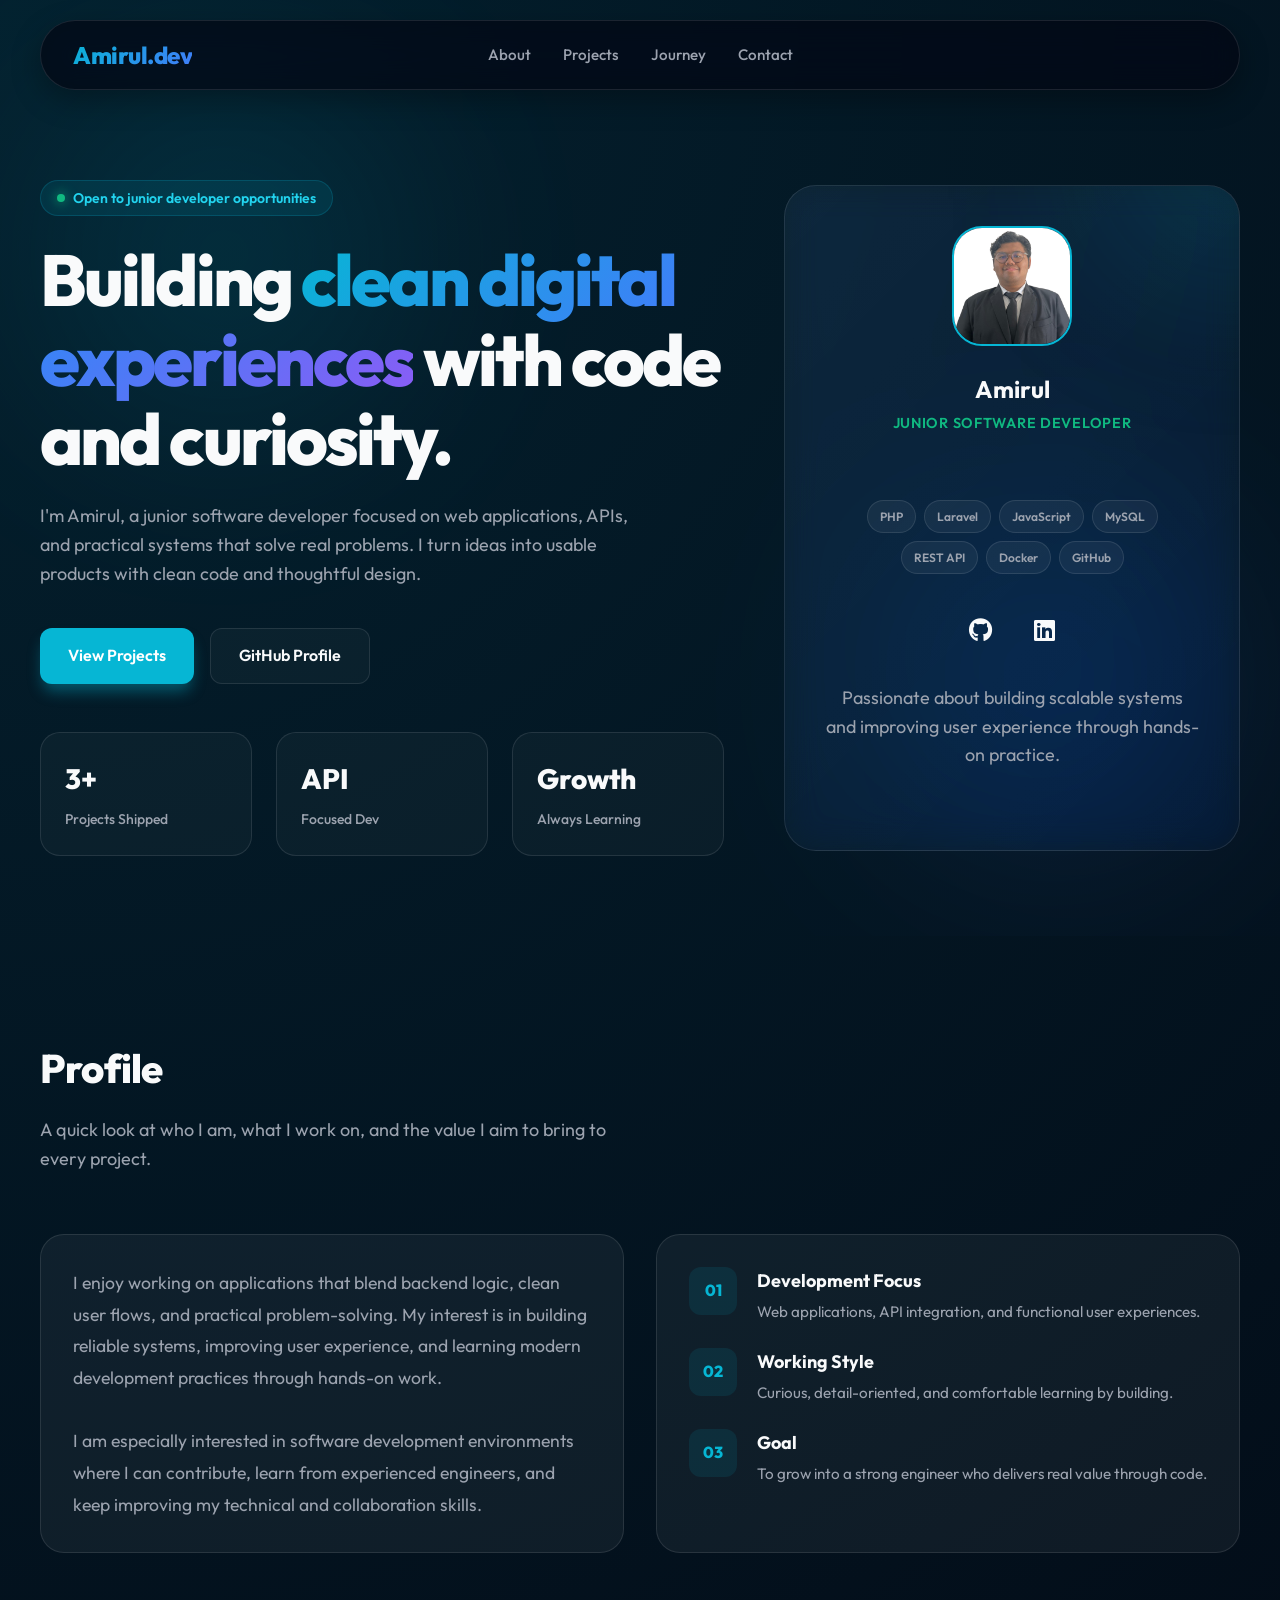
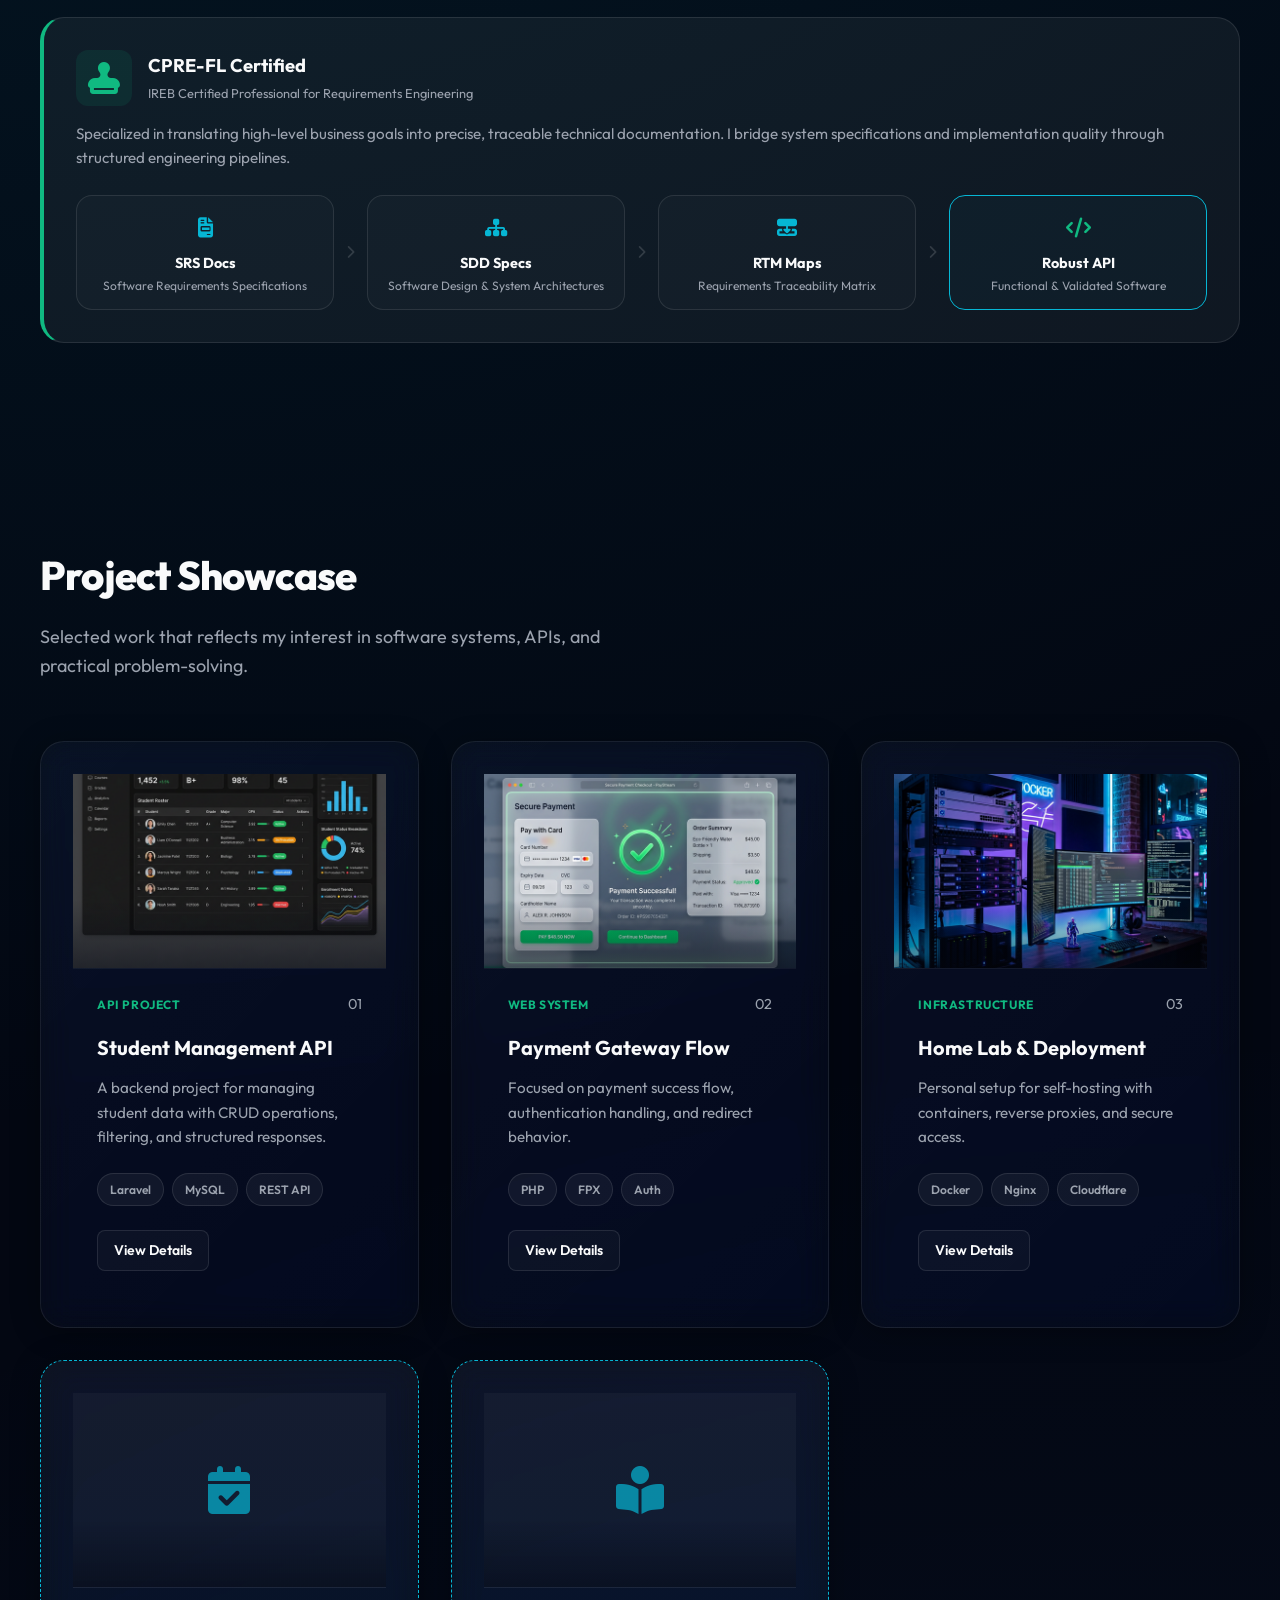
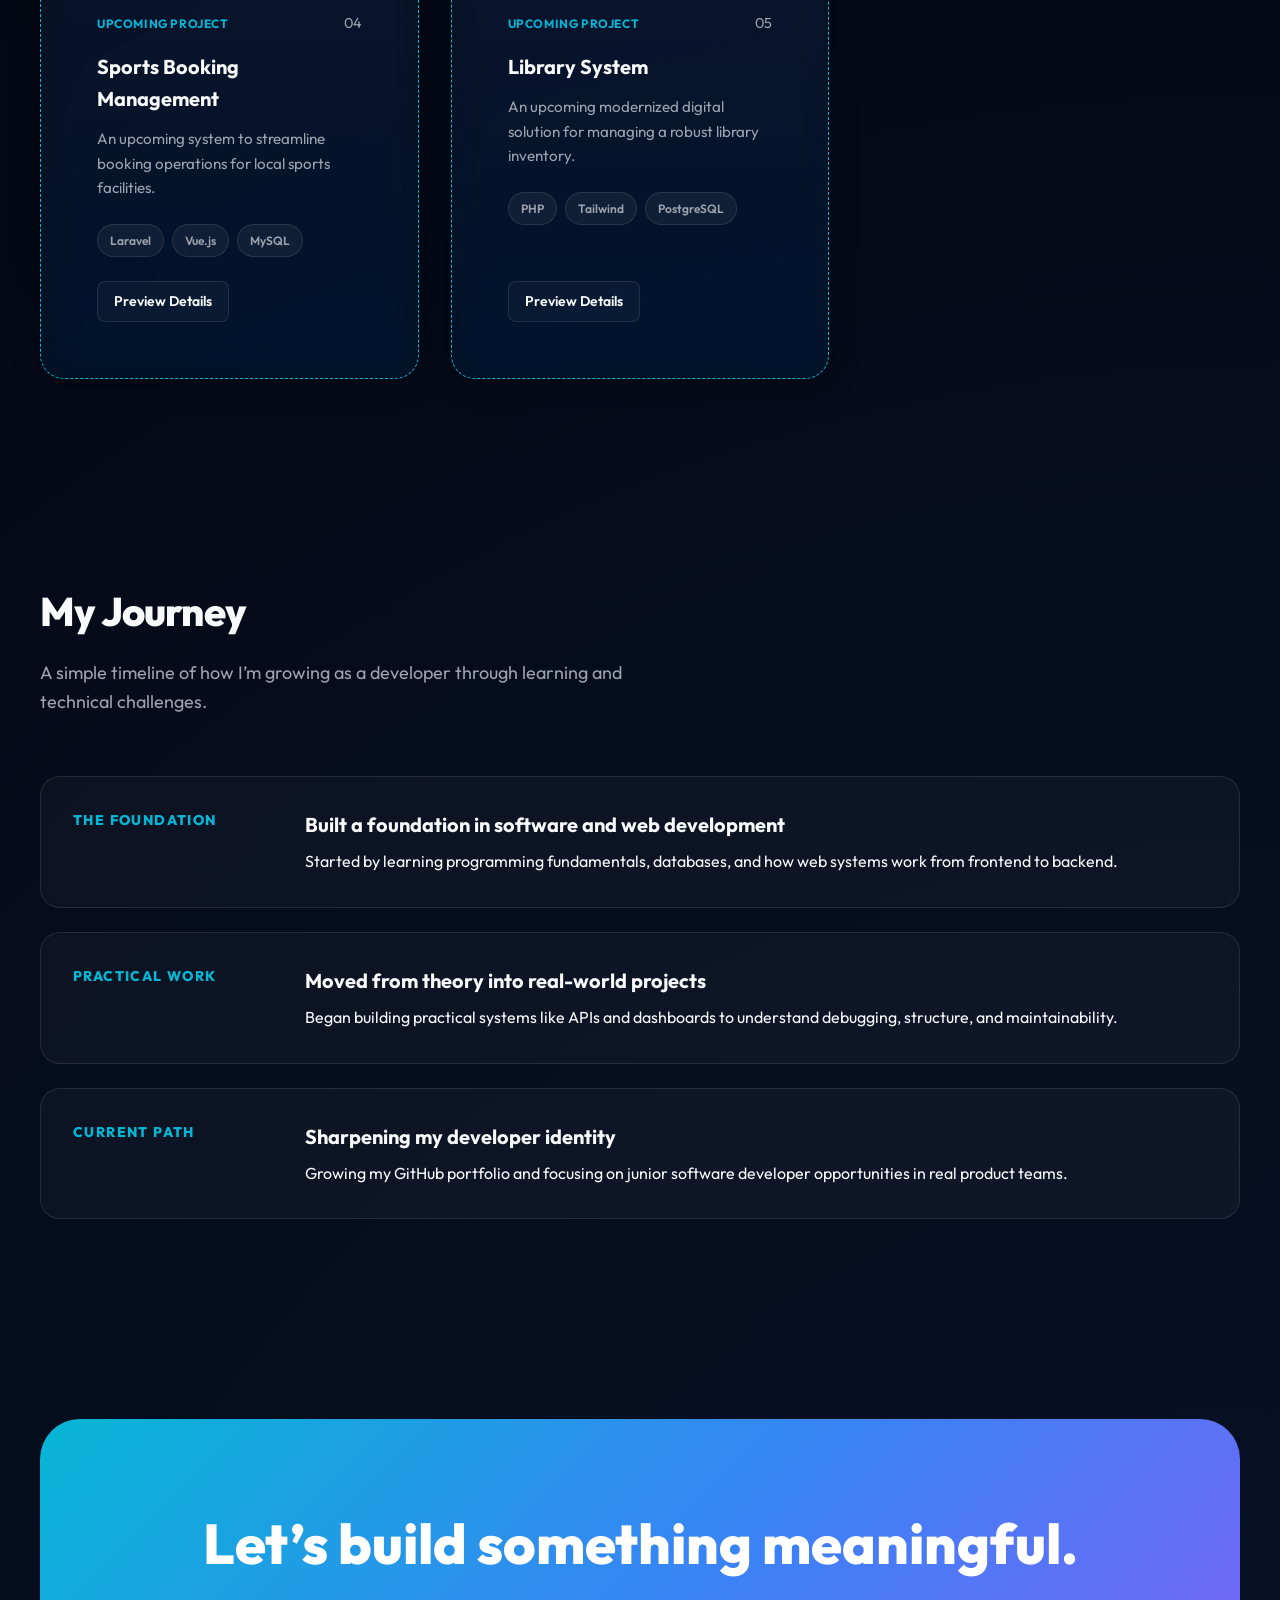
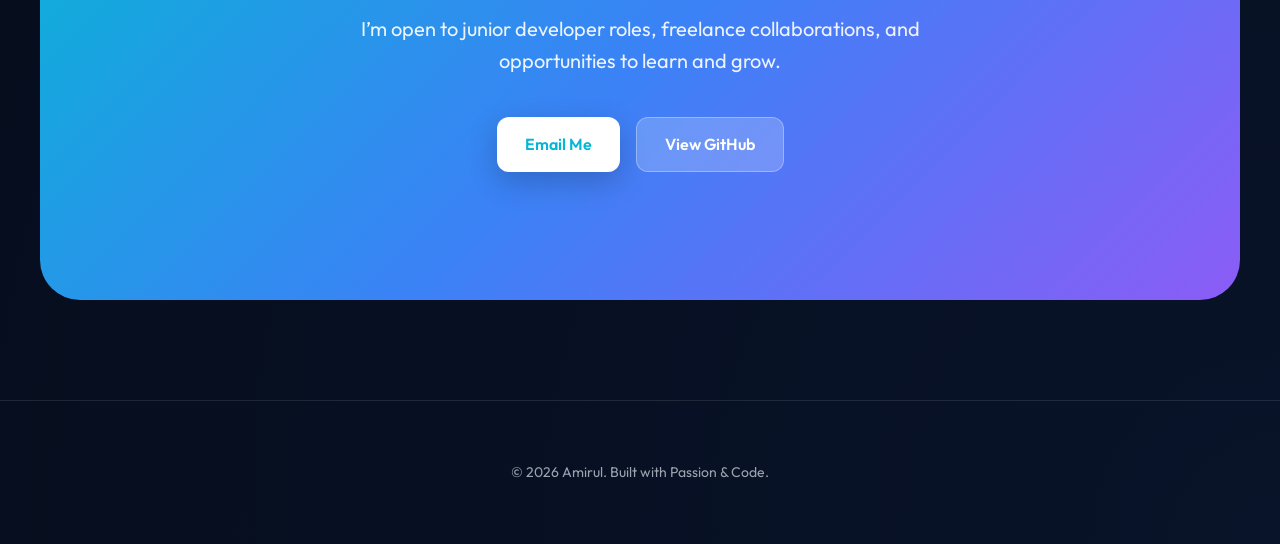
==== commit e59aed05: "fix: repair 7 live bugs on the portfolio (S0) Pre-revamp bug sweep on the current design, independen" ====
--- a/index.html
+++ b/index.html
@@ -12,9 +12,28 @@
   <meta name="keywords"
     content="Amirul, Software Developer, Junior Developer, Portfolio, Web Development, PHP, Laravel, JavaScript" />
   <meta name="author" content="Amirul" />
-
-  <!-- Favicon placeholder -->
-  <link rel="icon" type="image/jpeg" href="assets/profile.jpeg">
+  <link rel="canonical" href="https://skycore.my/" />
+
+  <!-- Open Graph / social link previews -->
+  <meta property="og:type" content="website" />
+  <meta property="og:url" content="https://skycore.my/" />
+  <meta property="og:title" content="Amirul | Developer Portfolio" />
+  <meta property="og:description"
+    content="Junior Software Developer. CPRE-FL certified in requirements engineering. Building web applications, APIs, and practical systems." />
+  <meta property="og:image" content="https://skycore.my/assets/profile.png" />
+  <meta property="og:image:alt" content="Portrait of Amirul, software developer" />
+  <meta property="og:site_name" content="Amirul" />
+
+  <!-- summary (not summary_large_image): profile.png is 800x800 square.
+       A 1.91:1 card would centre-crop it. Swap to summary_large_image in S6
+       once a purpose-built 1200x630 card exists. -->
+  <meta name="twitter:card" content="summary" />
+  <meta name="twitter:title" content="Amirul | Developer Portfolio" />
+  <meta name="twitter:description"
+    content="Junior Software Developer. CPRE-FL certified in requirements engineering. Building web applications, APIs, and practical systems." />
+  <meta name="twitter:image" content="https://skycore.my/assets/profile.png" />
+
+  <link rel="icon" type="image/png" href="assets/profile.png">
 
   <!-- Google Fonts -->
   <link rel="preconnect" href="https://fonts.googleapis.com">
@@ -30,10 +49,26 @@
 </head>
 
 <body>
-  <nav class="nav">
+  <nav class="nav" id="nav">
     <div class="container nav-inner">
       <a href="#home" class="brand">Amirul<span>.dev</span></a>
-      <div class="nav-links">
+
+      <button type="button" class="nav-toggle" id="nav-toggle" aria-label="Open navigation menu"
+        aria-expanded="false" aria-controls="nav-links">
+        <svg class="nav-toggle-icon nav-toggle-open" viewBox="0 0 24 24" fill="none" stroke="currentColor"
+          stroke-width="2" stroke-linecap="round" aria-hidden="true" focusable="false">
+          <line x1="3" y1="7" x2="21" y2="7" />
+          <line x1="3" y1="12" x2="21" y2="12" />
+          <line x1="3" y1="17" x2="21" y2="17" />
+        </svg>
+        <svg class="nav-toggle-icon nav-toggle-close" viewBox="0 0 24 24" fill="none" stroke="currentColor"
+          stroke-width="2" stroke-linecap="round" aria-hidden="true" focusable="false">
+          <line x1="5" y1="5" x2="19" y2="19" />
+          <line x1="19" y1="5" x2="5" y2="19" />
+        </svg>
+      </button>
+
+      <div class="nav-links" id="nav-links">
         <a href="#about">About</a>
         <a href="#projects">Projects</a>
         <a href="#journey">Journey</a>
@@ -94,19 +129,16 @@
             <span class="pill">Docker</span>
             <span class="pill">GitHub</span>
           </div>
-          <div class="main-socials" style="display: flex; gap: 20px; margin-top: 10px;">
-            <a href="https://github.com/Amirul1asyraff" target="_blank" rel="noreferrer"
-              style="color: var(--text); font-size: 1.5rem; transition: transform 0.3s; transform: scale(1);"
-              onmouseover="this.style.transform='scale(1.1)'" onmouseout="this.style.transform='scale(1)'">
-              <i class="fa-brands fa-github"></i>
+          <div class="main-socials">
+            <a href="https://github.com/Amirul1asyraff" target="_blank" rel="noreferrer" aria-label="Amirul on GitHub">
+              <i class="fa-brands fa-github" aria-hidden="true"></i>
             </a>
             <a href="https://www.linkedin.com/in/amirulasyraff15/" target="_blank" rel="noreferrer"
-              style="color: var(--text); font-size: 1.5rem; transition: transform 0.3s; transform: scale(1);"
-              onmouseover="this.style.transform='scale(1.1)'" onmouseout="this.style.transform='scale(1)'">
-              <i class="fa-brands fa-linkedin"></i>
+              aria-label="Amirul on LinkedIn">
+              <i class="fa-brands fa-linkedin" aria-hidden="true"></i>
             </a>
           </div>
-          <p style="margin: 0; color: var(--muted); font-size: 0.9rem; margin-top: 8px;">
+          <p class="profile-blurb">
             Passionate about building scalable systems and improving user experience through hands-on practice.
           </p>
         </div>
@@ -399,35 +431,73 @@
   </footer>
 
   <script>
-    // Simple smooth scroll and intersection observer for reveal effect
-    document.querySelectorAll('a[href^="#"]').forEach(anchor => {
-      anchor.addEventListener('click', function (e) {
-        e.preventDefault();
-        document.querySelector(this.getAttribute('href')).scrollIntoView({
-          behavior: 'smooth'
-        });
+    // Smooth scrolling is handled by CSS (html { scroll-behavior: smooth }).
+    // No JS anchor handler here on purpose: preventDefault() stopped the URL hash
+    // from updating, which broke deep links, sharing and the back button.
+
+    /* ---- Mobile navigation ---- */
+    (function () {
+      const nav = document.getElementById('nav');
+      const toggle = document.getElementById('nav-toggle');
+      const links = document.getElementById('nav-links');
+      if (!nav || !toggle || !links) return;
+
+      const setOpen = (open) => {
+        nav.classList.toggle('is-open', open);
+        toggle.setAttribute('aria-expanded', String(open));
+        toggle.setAttribute('aria-label', open ? 'Close navigation menu' : 'Open navigation menu');
+      };
+
+      toggle.addEventListener('click', () => {
+        setOpen(!nav.classList.contains('is-open'));
       });
-    });
-
-    const observerOptions = {
-      threshold: 0.1
-    };
-
-    const observer = new IntersectionObserver((entries) => {
-      entries.forEach(entry => {
-        if (entry.isIntersecting) {
-          entry.target.style.opacity = '1';
-          entry.target.style.transform = 'translateY(0)';
+
+      // Picking a destination closes the menu.
+      links.addEventListener('click', (e) => {
+        if (e.target.closest('a')) setOpen(false);
+      });
+
+      // Escape closes and returns focus to the toggle.
+      document.addEventListener('keydown', (e) => {
+        if (e.key === 'Escape' && nav.classList.contains('is-open')) {
+          setOpen(false);
+          toggle.focus();
         }
       });
-    }, observerOptions);
-
-    document.querySelectorAll('section').forEach(section => {
-      section.style.opacity = '0';
-      section.style.transform = 'translateY(20px)';
-      section.style.transition = 'all 0.6s ease-out';
-      observer.observe(section);
-    });
+
+      // Tapping outside the nav closes it.
+      document.addEventListener('click', (e) => {
+        if (nav.classList.contains('is-open') && !nav.contains(e.target)) setOpen(false);
+      });
+
+      // Crossing back to desktop must not leave the menu stuck open.
+      window.matchMedia('(min-width: 769px)').addEventListener('change', (e) => {
+        if (e.matches) setOpen(false);
+      });
+    })();
+
+    /* ---- Section reveal on scroll ---- */
+    (function () {
+      const sections = document.querySelectorAll('section');
+      const reduced = window.matchMedia('(prefers-reduced-motion: reduce)').matches;
+
+      // Reduced motion, or no IntersectionObserver: leave everything visible.
+      if (reduced || !('IntersectionObserver' in window)) return;
+
+      const observer = new IntersectionObserver((entries, obs) => {
+        entries.forEach(entry => {
+          if (entry.isIntersecting) {
+            entry.target.classList.add('is-visible');
+            obs.unobserve(entry.target);   // reveal once, then stop watching
+          }
+        });
+      }, { threshold: 0.1 });
+
+      sections.forEach(section => {
+        section.classList.add('reveal');
+        observer.observe(section);
+      });
+    })();
   </script>
 </body>
 
--- a/index.css
+++ b/index.css
@@ -149,25 +149,37 @@
   transform: translateY(-2px);
 }
 
-.nav-socials {
-  display: flex;
-  gap: 20px;
-  align-items: center;
-  border-left: 1px solid var(--border);
-  padding-left: 20px;
-}
-
-.nav-socials a {
-  color: var(--muted);
-  font-size: 1.25rem;
-  transition: all 0.3s ease;
-}
-
-.nav-socials a:hover {
+/* Mobile nav toggle — hidden on desktop, shown under 768px */
+.nav-toggle {
+  display: none;
+  align-items: center;
+  justify-content: center;
+  width: 44px;          /* 44x44 minimum touch target */
+  height: 44px;
+  margin: 0;
+  padding: 0;
+  background: transparent;
+  border: 1px solid var(--border);
+  border-radius: 12px;
   color: var(--text);
-  transform: translateY(-2px);
-  filter: drop-shadow(0 0 8px var(--accent));
-}
+  cursor: pointer;
+  transition: background 0.3s ease, border-color 0.3s ease;
+}
+
+.nav-toggle:hover {
+  background: rgba(255, 255, 255, 0.06);
+  border-color: rgba(255, 255, 255, 0.2);
+}
+
+.nav-toggle-icon {
+  width: 22px;
+  height: 22px;
+}
+
+/* Swap hamburger <-> X off the open state */
+.nav-toggle-close { display: none; }
+.nav.is-open .nav-toggle-open { display: none; }
+.nav.is-open .nav-toggle-close { display: block; }
 
 /* Hero Section */
 .hero {
@@ -423,9 +435,86 @@
   border-color: transparent;
 }
 
+/* Profile socials — was inline styles + onmouseover handlers */
+.main-socials {
+  display: flex;
+  gap: 20px;
+  margin-top: 10px;
+}
+
+.main-socials a {
+  display: inline-flex;
+  align-items: center;
+  justify-content: center;
+  width: 44px;          /* 44x44 minimum touch target */
+  height: 44px;
+  color: var(--text);
+  font-size: 1.5rem;
+  transition: transform 0.3s ease;
+}
+
+/* :focus-visible too — the old JS hover only fired for a mouse */
+.main-socials a:hover,
+.main-socials a:focus-visible {
+  transform: scale(1.1);
+}
+
+.profile-blurb {
+  margin: 8px 0 0;
+  color: var(--muted);
+  font-size: 0.9rem;
+}
+
+/* "Back to Projects" on the project detail pages.
+   Was 5 identical copies of an inline style + onmouseover/onmouseout pair. */
+.back-link {
+  display: inline-flex;
+  align-items: center;
+  gap: 8px;
+  min-height: 44px;       /* touch target */
+  margin-bottom: 24px;
+  padding: 8px 16px;
+  background: rgba(255, 255, 255, 0.05);
+  border: 1px solid var(--border);
+  border-radius: 8px;
+  color: var(--text);
+  font-weight: 500;
+  transition: background 0.3s ease, border-color 0.3s ease;
+}
+
+/* :focus-visible too — the old inline handlers were mouse-only */
+.back-link:hover,
+.back-link:focus-visible {
+  background: rgba(255, 255, 255, 0.1);
+  border-color: var(--accent);
+}
+
 /* Sections */
 section {
   padding: 100px 0;
+  /* Clears the fixed nav so anchored headings aren't tucked underneath it.
+     Desktop nav = 20px top + 70px tall. */
+  scroll-margin-top: 110px;
+}
+
+/* Scroll reveal. The JS adds .reveal to the <section>, then .is-visible when
+   it enters view. Under prefers-reduced-motion the JS never adds .reveal at
+   all, so content is visible from the start rather than fading in.
+
+   The transform lives on the INNER .container, never on the <section> itself.
+   The section is the anchor target: translating it moves its box out from
+   under its own scroll-margin-top, landing the heading beneath the fixed nav
+   by exactly the translate distance. Animating the child keeps the section's
+   box fixed, so scroll-margin-top means what it says. */
+.reveal > .container {
+  opacity: 0;
+  transform: translateY(20px);
+  transition: opacity 0.6s ease-out, transform 0.6s ease-out;
+}
+
+.reveal.is-visible > .container {
+  opacity: 1;
+  transform: translateY(0);
 }
 
 .section-head {
@@ -765,8 +854,69 @@
   .nav-inner {
     padding: 0 20px;
   }
-  .nav-links { display: none; }
-  .nav-socials { border-left: none; padding-left: 0; }
+
+  .nav-toggle { display: inline-flex; }
+
+  /* The menu: a panel under the pill, not a dead `display: none`.
+
+     position: ABSOLUTE, not fixed. .nav has a backdrop-filter, which makes it
+     a containing block for fixed descendants — so `position: fixed` here is
+     resolved against the nav pill, not the viewport, and viewport-looking
+     offsets silently lie (top:84px landed at 97px). Being absolute is the
+     honest description of what the browser already does, and anchoring to
+     `100%` means it tracks the nav's height instead of hardcoding it.
+
+     Background is OPAQUE: this panel sits over hero copy, and the parent's
+     backdrop-filter also neutralises any blur declared here, so translucency
+     leaves the headline legible straight through the menu. */
+  .nav-links {
+    position: absolute;
+    top: calc(100% + 12px);   /* always 12px below the pill, any height */
+    left: 0;
+    right: 0;
+    transform: none;
+    flex-direction: column;
+    gap: 4px;
+    padding: 12px;
+    background: var(--bg);
+    border: 1px solid var(--border);
+    border-radius: 20px;
+    box-shadow: 0 20px 40px rgba(0, 0, 0, 0.5);
+
+    /* Hidden by default. visibility (not display) so it can transition,
+       and so it leaves the tab order while closed. */
+    opacity: 0;
+    visibility: hidden;
+    translate: 0 -8px;
+    transition: opacity 0.25s ease, translate 0.25s ease, visibility 0.25s;
+  }
+
+  .nav.is-open .nav-links {
+    opacity: 1;
+    visibility: visible;
+    translate: 0 0;
+  }
+
+  .nav-links a {
+    display: flex;
+    align-items: center;
+    min-height: 44px;       /* touch target */
+    padding: 0 12px;
+    border-radius: 12px;
+    font-size: 1rem;
+  }
+
+  .nav-links a:hover {
+    transform: none;        /* the desktop -2px lift is wrong in a list */
+    background: rgba(255, 255, 255, 0.06);
+    color: var(--text);
+  }
+
+  .nav-links a::after { display: none; }   /* underline sweep is desktop-only */
+
+  /* Mobile nav is 12px + 60px tall, so anchors need less clearance. */
+  section { scroll-margin-top: 84px; }
+
   .hero { padding: 130px 0 60px; }
   .hero::before,
   .hero::after {
@@ -916,6 +1066,15 @@
     transition-duration: 0.01ms !important;
     scroll-behavior: auto !important;
   }
+
+  /* The JS skips .reveal under reduced motion, but it only reads the setting
+     once at load. If it's switched on afterwards, this keeps content visible
+     instead of stranding it at opacity 0. */
+  .reveal > .container {
+    opacity: 1 !important;
+    transform: none !important;
+  }
+
   .project-card:hover {
     transform: none !important;
     box-shadow: 0 4px 30px rgba(0, 0, 0, 0.3) !important;
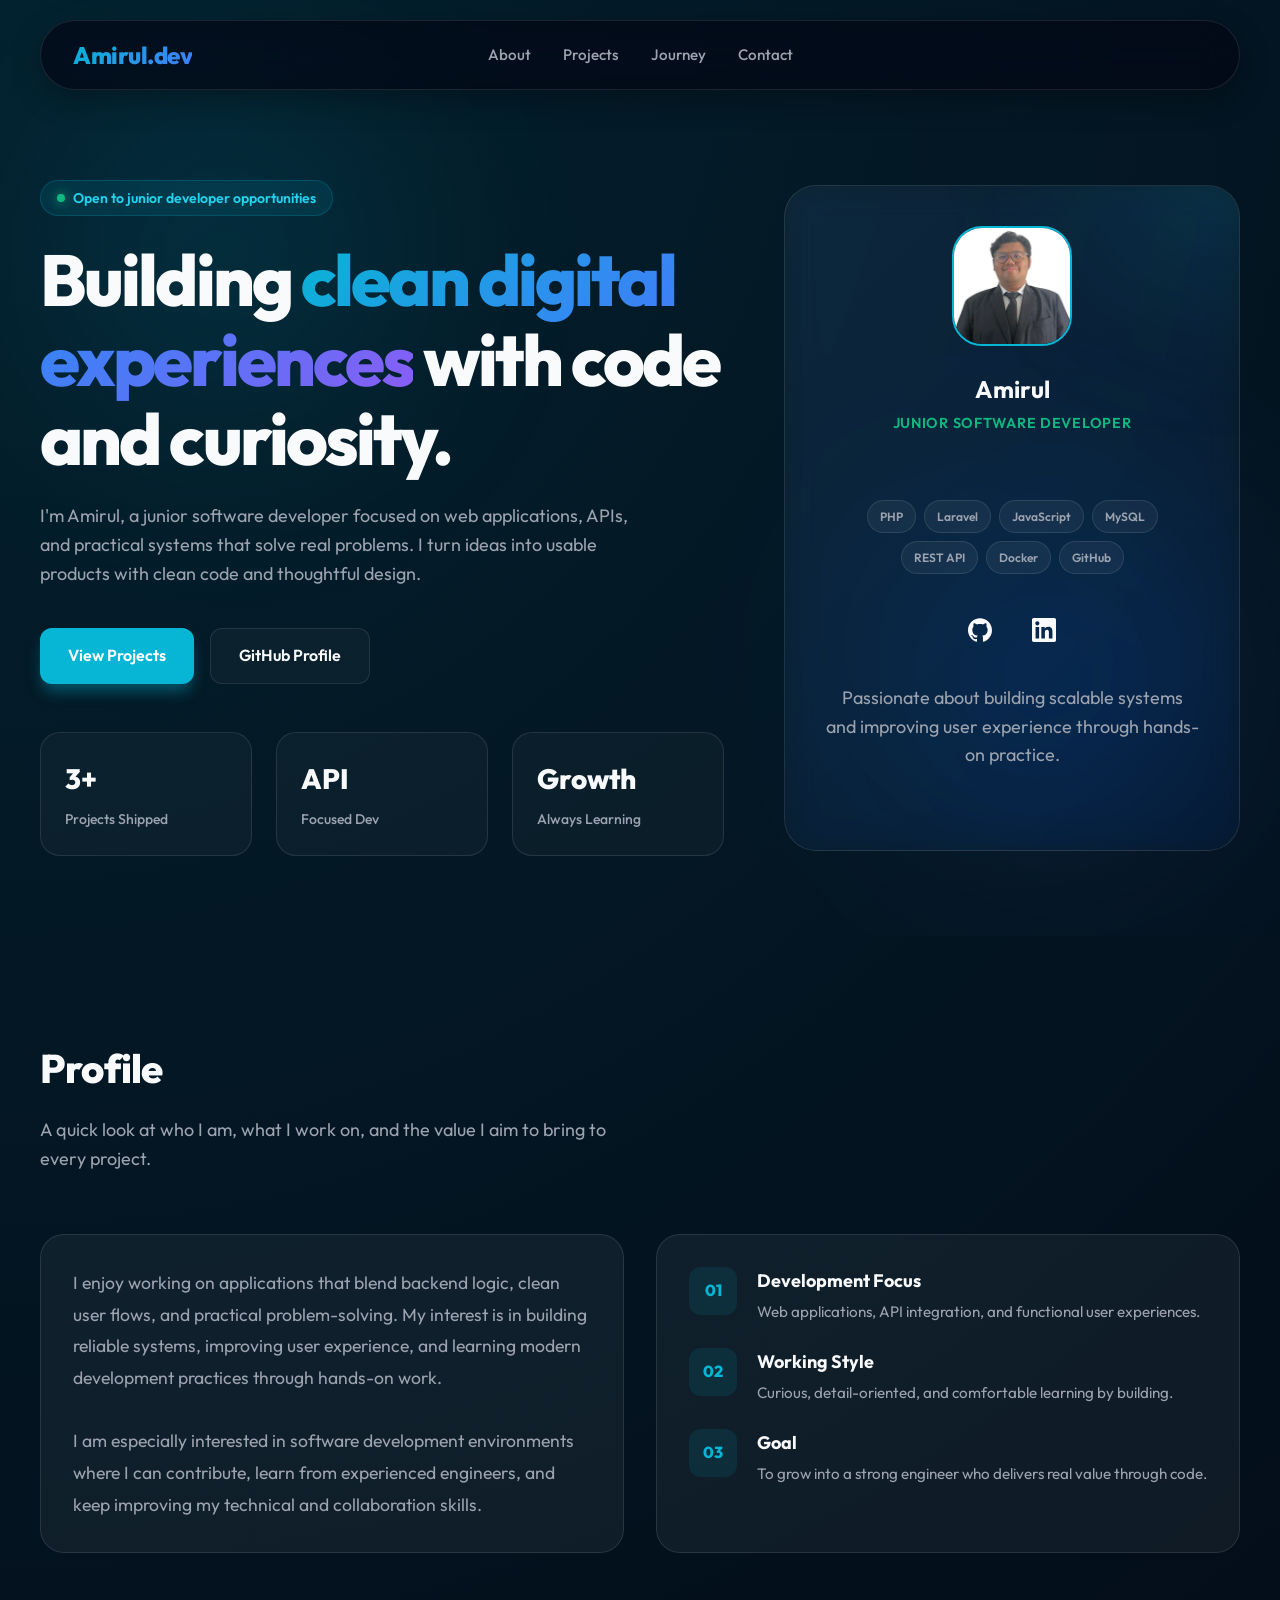
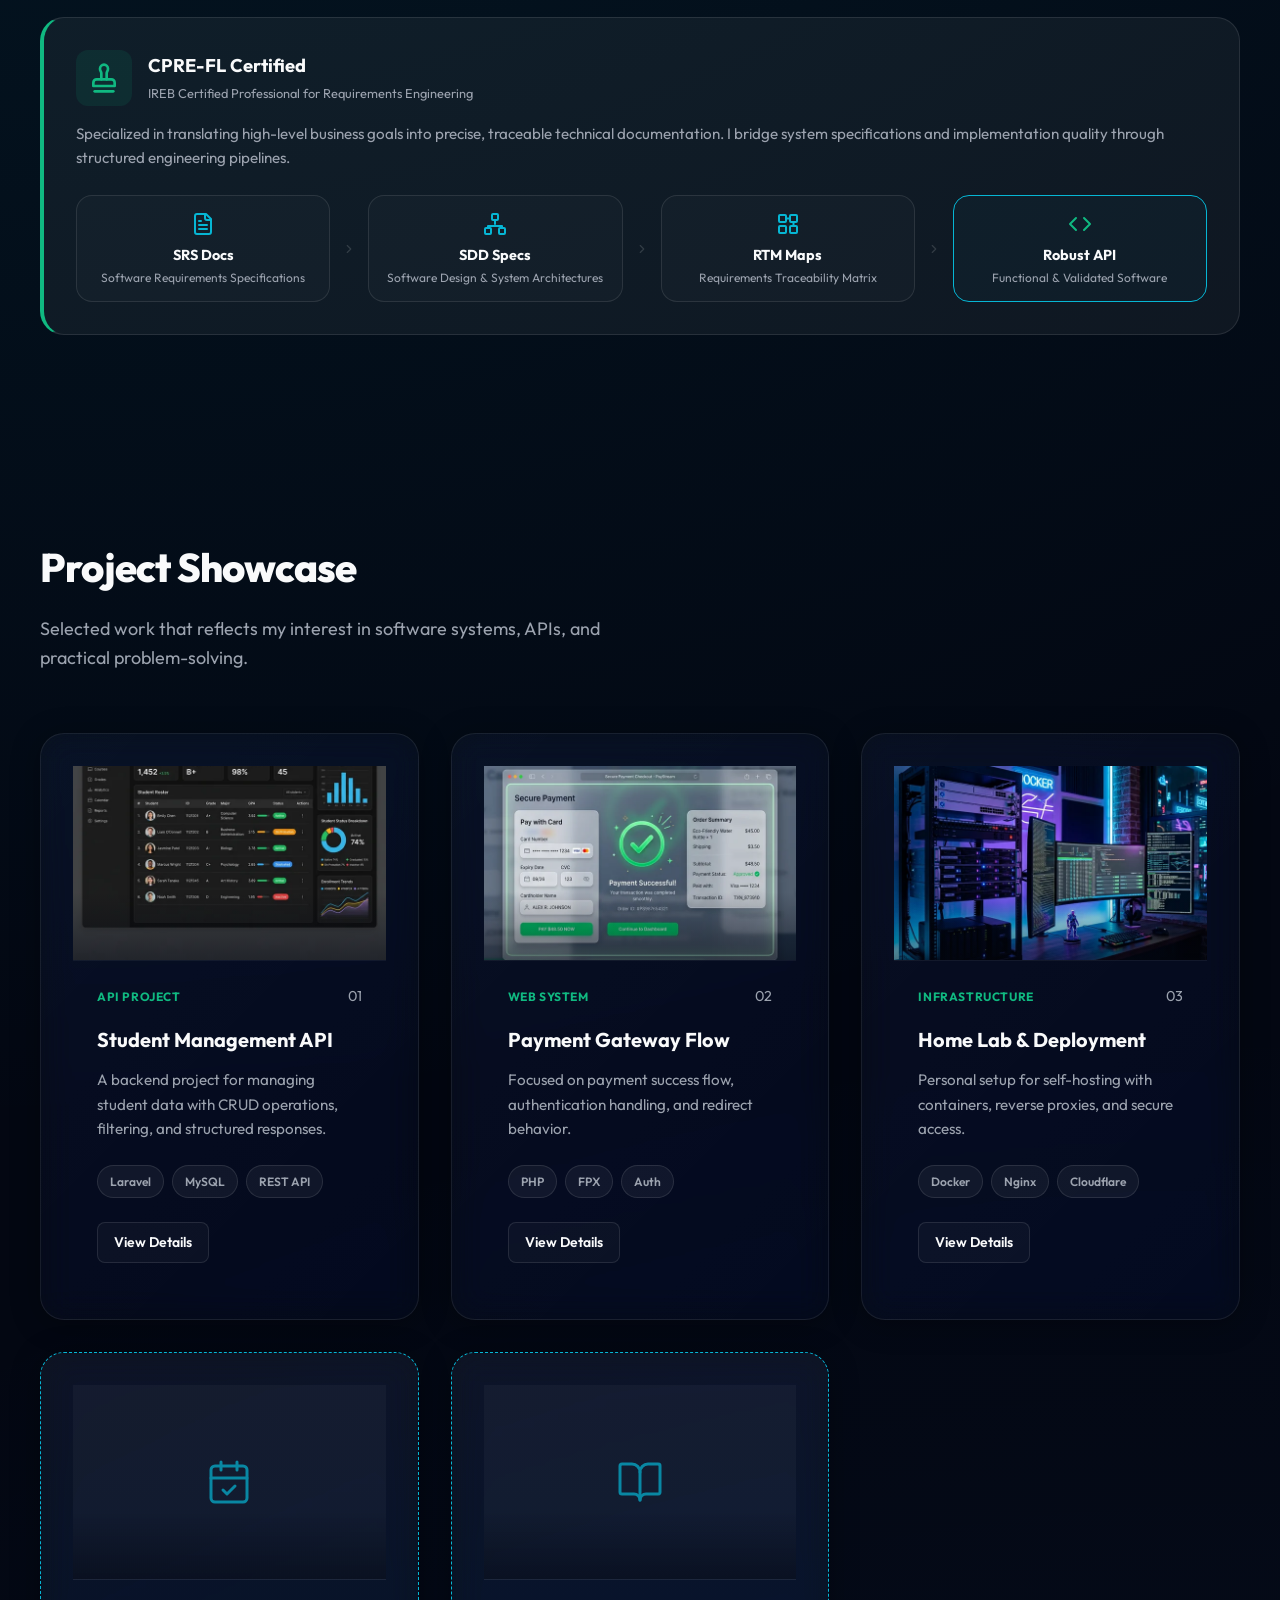
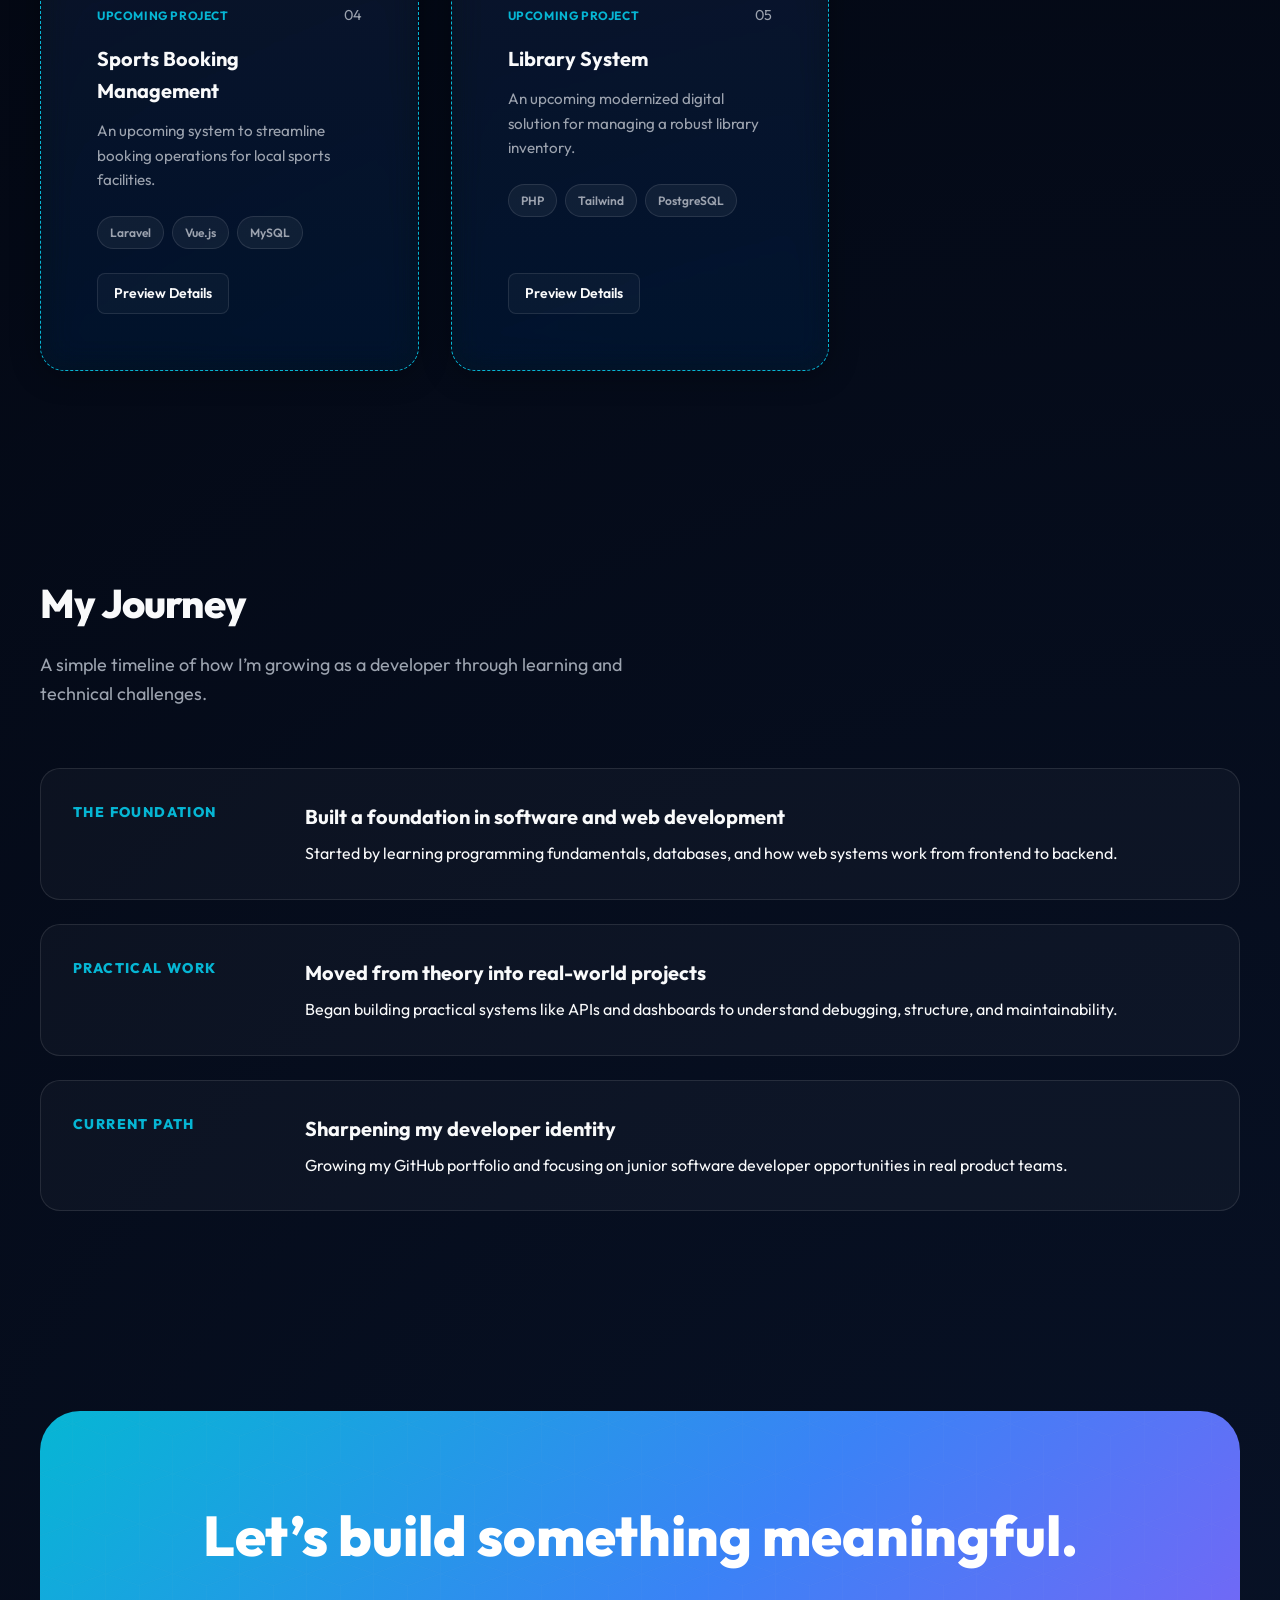
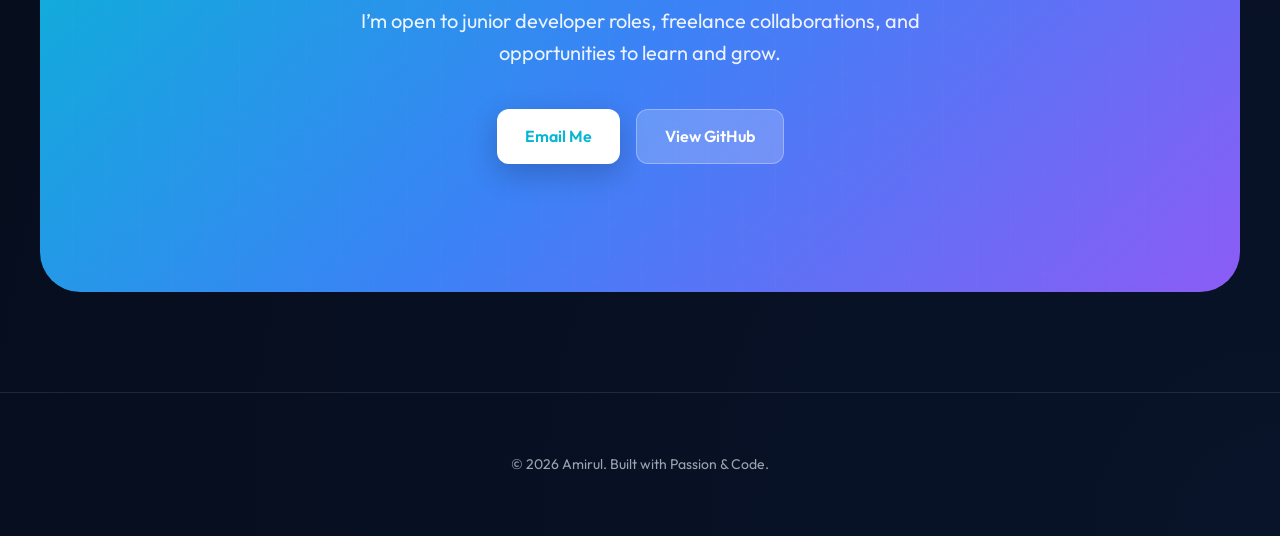
==== commit 21d6a2ed: "perf: WebP images, drop Font Awesome, inline texture (S6) index.html: 2326KB -> 183KB (-92%, 2.1MB)." ====
--- a/index.html
+++ b/index.html
@@ -20,20 +20,27 @@
   <meta property="og:title" content="Amirul | Developer Portfolio" />
   <meta property="og:description"
     content="Junior Software Developer. CPRE-FL certified in requirements engineering. Building web applications, APIs, and practical systems." />
-  <meta property="og:image" content="https://skycore.my/assets/profile.png" />
+  <!-- og:image stays PNG: social crawlers are unreliable with WebP. -->
+  <meta property="og:image" content="https://skycore.my/assets/profile-og.png" />
+  <meta property="og:image:width" content="600" />
+  <meta property="og:image:height" content="600" />
   <meta property="og:image:alt" content="Portrait of Amirul, software developer" />
   <meta property="og:site_name" content="Amirul" />
 
-  <!-- summary (not summary_large_image): profile.png is 800x800 square.
-       A 1.91:1 card would centre-crop it. Swap to summary_large_image in S6
-       once a purpose-built 1200x630 card exists. -->
+  <!-- summary (not summary_large_image): profile-og.png is square, and a
+       1.91:1 card would centre-crop it. Swap to summary_large_image once a
+       purpose-built 1200x630 card exists (needs design work, not just a
+       resize — parked with S2-S5). -->
   <meta name="twitter:card" content="summary" />
   <meta name="twitter:title" content="Amirul | Developer Portfolio" />
   <meta name="twitter:description"
     content="Junior Software Developer. CPRE-FL certified in requirements engineering. Building web applications, APIs, and practical systems." />
-  <meta name="twitter:image" content="https://skycore.my/assets/profile.png" />
-
-  <link rel="icon" type="image/png" href="assets/profile.png">
+  <meta name="twitter:image" content="https://skycore.my/assets/profile-og.png" />
+
+  <!-- 64px, not the 800x800 headshot: the old favicon downloaded 398KB to
+       draw a 16px icon. -->
+  <link rel="icon" type="image/png" sizes="64x64" href="assets/favicon-64.png">
+  <link rel="apple-touch-icon" href="assets/profile-240.png">
 
   <!-- Google Fonts -->
   <link rel="preconnect" href="https://fonts.googleapis.com">
@@ -41,8 +48,8 @@
   <link href="https://fonts.googleapis.com/css2?family=Outfit:wght@300;400;500;600;700;800&display=swap"
     rel="stylesheet">
 
-  <!-- Font Awesome Icons -->
-  <link rel="stylesheet" href="https://cdnjs.cloudflare.com/ajax/libs/font-awesome/6.4.0/css/all.min.css">
+  <!-- Font Awesome removed: ~75KB of render-blocking CSS plus webfonts for
+       11 glyphs. Icons are now inline SVG. -->
 
   <!-- Custom Styles -->
   <link rel="stylesheet" href="index.css">
@@ -114,7 +121,11 @@
       <aside class="panel">
         <div class="profile-card">
           <div class="avatar-container">
-            <img src="assets/profile.png" alt="Amirul's Headshot">
+            <picture>
+              <source srcset="assets/profile-240.webp" type="image/webp">
+              <img src="assets/profile-240.png" alt="Amirul's Headshot" width="240" height="240"
+                fetchpriority="high">
+            </picture>
           </div>
           <div class="profile-meta">
             <h3>Amirul</h3>
@@ -131,11 +142,17 @@
           </div>
           <div class="main-socials">
             <a href="https://github.com/Amirul1asyraff" target="_blank" rel="noreferrer" aria-label="Amirul on GitHub">
-              <i class="fa-brands fa-github" aria-hidden="true"></i>
+              <svg viewBox="0 0 24 24" fill="currentColor" aria-hidden="true" focusable="false">
+                <path
+                  d="M12 .297c-6.63 0-12 5.373-12 12 0 5.303 3.438 9.8 8.205 11.385.6.113.82-.258.82-.577 0-.285-.01-1.04-.015-2.04-3.338.724-4.042-1.61-4.042-1.61C4.422 18.07 3.633 17.7 3.633 17.7c-1.087-.744.084-.729.084-.729 1.205.084 1.838 1.236 1.838 1.236 1.07 1.835 2.809 1.305 3.495.998.108-.776.417-1.305.76-1.605-2.665-.3-5.466-1.332-5.466-5.93 0-1.31.465-2.38 1.235-3.22-.135-.303-.54-1.523.105-3.176 0 0 1.005-.322 3.3 1.23.96-.267 1.98-.399 3-.405 1.02.006 2.04.138 3 .405 2.28-1.552 3.285-1.23 3.285-1.23.645 1.653.24 2.873.12 3.176.765.84 1.23 1.91 1.23 3.22 0 4.61-2.805 5.625-5.475 5.92.42.36.81 1.096.81 2.22 0 1.606-.015 2.896-.015 3.286 0 .315.21.69.825.57C20.565 22.092 24 17.592 24 12.297c0-6.627-5.373-12-12-12" />
+              </svg>
             </a>
             <a href="https://www.linkedin.com/in/amirulasyraff15/" target="_blank" rel="noreferrer"
               aria-label="Amirul on LinkedIn">
-              <i class="fa-brands fa-linkedin" aria-hidden="true"></i>
+              <svg viewBox="0 0 24 24" fill="currentColor" aria-hidden="true" focusable="false">
+                <path
+                  d="M20.447 20.452h-3.554v-5.569c0-1.328-.027-3.037-1.852-3.037-1.853 0-2.136 1.445-2.136 2.939v5.667H9.351V9h3.414v1.561h.046c.477-.9 1.637-1.85 3.37-1.85 3.601 0 4.267 2.37 4.267 5.455v6.286zM5.337 7.433c-1.144 0-2.063-.926-2.063-2.065 0-1.138.92-2.063 2.063-2.063 1.14 0 2.064.925 2.064 2.063 0 1.139-.925 2.065-2.064 2.065zm1.782 13.019H3.555V9h3.564v11.452zM22.225 0H1.771C.792 0 0 .774 0 1.729v20.542C0 23.227.792 24 1.771 24h20.451C23.2 24 24 23.227 24 22.271V1.729C24 .774 23.2 0 22.225 0z" />
+              </svg>
             </a>
           </div>
           <p class="profile-blurb">
@@ -195,7 +212,12 @@
         <div class="card engineering-card">
           <div class="engineering-header">
             <div class="cert-badge">
-              <i class="fa-solid fa-stamp cert-icon"></i>
+              <svg class="cert-icon" viewBox="0 0 24 24" fill="none" stroke="currentColor" stroke-width="2"
+                stroke-linecap="round" stroke-linejoin="round" aria-hidden="true" focusable="false">
+                <path d="M5 22h14" />
+                <path d="M19.27 13.73A2.5 2.5 0 0 0 17.5 13h-11A2.5 2.5 0 0 0 4 15.5V18h16v-2.5c0-.66-.26-1.3-.73-1.77Z" />
+                <path d="M14 13V8.5C14 7 15 7 15 5a3 3 0 0 0-3-3 3 3 0 0 0-3 3c0 2 1 2 1 3.5V13" />
+              </svg>
               <div>
                 <h4>CPRE-FL Certified</h4>
                 <span>IREB Certified Professional for Requirements Engineering</span>
@@ -209,25 +231,69 @@
 
           <div class="pipeline-grid">
             <div class="pipeline-node">
-              <div class="node-icon"><i class="fa-solid fa-file-invoice"></i></div>
+              <div class="node-icon">
+                <svg viewBox="0 0 24 24" fill="none" stroke="currentColor" stroke-width="2" stroke-linecap="round"
+                  stroke-linejoin="round" aria-hidden="true" focusable="false">
+                  <path d="M15 2H6a2 2 0 0 0-2 2v16a2 2 0 0 0 2 2h12a2 2 0 0 0 2-2V7Z" />
+                  <path d="M14 2v4a2 2 0 0 0 2 2h4" />
+                  <path d="M8 13h8" /><path d="M8 17h8" /><path d="M8 9h2" />
+                </svg>
+              </div>
               <h5>SRS Docs</h5>
               <p>Software Requirements Specifications</p>
             </div>
-            <div class="pipeline-arrow"><i class="fa-solid fa-chevron-right"></i></div>
+            <div class="pipeline-arrow">
+              <svg viewBox="0 0 24 24" fill="none" stroke="currentColor" stroke-width="2" stroke-linecap="round"
+                stroke-linejoin="round" aria-hidden="true" focusable="false">
+                <path d="m9 18 6-6-6-6" />
+              </svg>
+            </div>
             <div class="pipeline-node">
-              <div class="node-icon"><i class="fa-solid fa-sitemap"></i></div>
+              <div class="node-icon">
+                <svg viewBox="0 0 24 24" fill="none" stroke="currentColor" stroke-width="2" stroke-linecap="round"
+                  stroke-linejoin="round" aria-hidden="true" focusable="false">
+                  <rect x="9" y="2" width="6" height="6" rx="1" />
+                  <rect x="2" y="16" width="6" height="6" rx="1" />
+                  <rect x="16" y="16" width="6" height="6" rx="1" />
+                  <path d="M12 8v4" /><path d="M5 16v-2h14v2" />
+                </svg>
+              </div>
               <h5>SDD Specs</h5>
               <p>Software Design & System Architectures</p>
             </div>
-            <div class="pipeline-arrow"><i class="fa-solid fa-chevron-right"></i></div>
+            <div class="pipeline-arrow">
+              <svg viewBox="0 0 24 24" fill="none" stroke="currentColor" stroke-width="2" stroke-linecap="round"
+                stroke-linejoin="round" aria-hidden="true" focusable="false">
+                <path d="m9 18 6-6-6-6" />
+              </svg>
+            </div>
             <div class="pipeline-node">
-              <div class="node-icon"><i class="fa-solid fa-diagram-next"></i></div>
+              <div class="node-icon">
+                <svg viewBox="0 0 24 24" fill="none" stroke="currentColor" stroke-width="2" stroke-linecap="round"
+                  stroke-linejoin="round" aria-hidden="true" focusable="false">
+                  <rect x="3" y="3" width="7" height="7" rx="1" />
+                  <rect x="14" y="3" width="7" height="7" rx="1" />
+                  <rect x="14" y="14" width="7" height="7" rx="1" />
+                  <rect x="3" y="14" width="7" height="7" rx="1" />
+                  <path d="M10 6.5h4" /><path d="M17.5 10v4" />
+                </svg>
+              </div>
               <h5>RTM Maps</h5>
               <p>Requirements Traceability Matrix</p>
             </div>
-            <div class="pipeline-arrow"><i class="fa-solid fa-chevron-right"></i></div>
+            <div class="pipeline-arrow">
+              <svg viewBox="0 0 24 24" fill="none" stroke="currentColor" stroke-width="2" stroke-linecap="round"
+                stroke-linejoin="round" aria-hidden="true" focusable="false">
+                <path d="m9 18 6-6-6-6" />
+              </svg>
+            </div>
             <div class="pipeline-node node-highlight">
-              <div class="node-icon"><i class="fa-solid fa-code"></i></div>
+              <div class="node-icon">
+                <svg viewBox="0 0 24 24" fill="none" stroke="currentColor" stroke-width="2" stroke-linecap="round"
+                  stroke-linejoin="round" aria-hidden="true" focusable="false">
+                  <path d="m16 18 6-6-6-6" /><path d="m8 6-6 6 6 6" />
+                </svg>
+              </div>
               <h5>Robust API</h5>
               <p>Functional & Validated Software</p>
             </div>
@@ -247,7 +313,11 @@
       <div class="projects-grid">
         <article class="card project-card">
           <div class="project-img">
-            <img src="assets/project-api.png" alt="Student Management API Mockup">
+            <picture>
+              <source srcset="assets/project-api.webp" type="image/webp">
+              <img src="assets/project-api-640.png" alt="Student Management API Mockup" width="640" height="400"
+                loading="lazy" decoding="async">
+            </picture>
           </div>
           <div class="project-content">
             <div class="project-top">
@@ -271,7 +341,11 @@
 
         <article class="card project-card">
           <div class="project-img">
-            <img src="assets/project-payment.png" alt="Payment Gateway Mockup">
+            <picture>
+              <source srcset="assets/project-payment.webp" type="image/webp">
+              <img src="assets/project-payment-640.png" alt="Payment Gateway Mockup" width="640" height="400"
+                loading="lazy" decoding="async">
+            </picture>
           </div>
           <div class="project-content">
             <div class="project-top">
@@ -295,7 +369,11 @@
 
         <article class="card project-card">
           <div class="project-img">
-            <img src="assets/project-homelab.png" alt="Home Lab Illustration">
+            <picture>
+              <source srcset="assets/project-homelab.webp" type="image/webp">
+              <img src="assets/project-homelab-640.png" alt="Home Lab Illustration" width="640" height="400"
+                loading="lazy" decoding="async">
+            </picture>
           </div>
           <div class="project-content">
             <div class="project-top">
@@ -320,7 +398,12 @@
         <article class="card project-card upcoming-card">
           <div class="project-img"
             style="background: var(--bg-soft); display: flex; align-items: center; justify-content: center;">
-            <i class="fa-solid fa-calendar-check" style="font-size: 3rem; color: var(--accent); opacity: 0.7;"></i>
+            <svg class="upcoming-icon" viewBox="0 0 24 24" fill="none" stroke="currentColor" stroke-width="1.5"
+              stroke-linecap="round" stroke-linejoin="round" aria-hidden="true" focusable="false">
+              <path d="M8 2v4" /><path d="M16 2v4" />
+              <rect x="3" y="4" width="18" height="18" rx="2" />
+              <path d="M3 10h18" /><path d="m9 16 2 2 4-4" />
+            </svg>
           </div>
           <div class="project-content">
             <div class="project-top">
@@ -345,7 +428,11 @@
         <article class="card project-card upcoming-card">
           <div class="project-img"
             style="background: var(--bg-soft); display: flex; align-items: center; justify-content: center;">
-            <i class="fa-solid fa-book-open-reader" style="font-size: 3rem; color: var(--accent); opacity: 0.7;"></i>
+            <svg class="upcoming-icon" viewBox="0 0 24 24" fill="none" stroke="currentColor" stroke-width="1.5"
+              stroke-linecap="round" stroke-linejoin="round" aria-hidden="true" focusable="false">
+              <path d="M12 7v14" />
+              <path d="M3 18a1 1 0 0 1-1-1V4a1 1 0 0 1 1-1h5a4 4 0 0 1 4 4 4 4 0 0 1 4-4h5a1 1 0 0 1 1 1v13a1 1 0 0 1-1 1h-6a3 3 0 0 0-3 3 3 3 0 0 0-3-3z" />
+            </svg>
           </div>
           <div class="project-content">
             <div class="project-top">
--- a/index.css
+++ b/index.css
@@ -449,8 +449,14 @@
   width: 44px;          /* 44x44 minimum touch target */
   height: 44px;
   color: var(--text);
-  font-size: 1.5rem;
   transition: transform 0.3s ease;
+}
+
+/* SVG icons size by width/height, not font-size — the old icon-font rules
+   would leave these at whatever the UA default is. */
+.main-socials svg {
+  width: 24px;
+  height: 24px;
 }
 
 /* :focus-visible too — the old JS hover only fired for a mouse */
@@ -463,6 +469,12 @@
   margin: 8px 0 0;
   color: var(--muted);
   font-size: 0.9rem;
+}
+
+.back-icon {
+  width: 16px;
+  height: 16px;
+  flex-shrink: 0;
 }
 
 /* "Back to Projects" on the project detail pages.
@@ -774,7 +786,11 @@
   content: '';
   position: absolute;
   inset: 0;
-  background: url('https://www.transparenttextures.com/patterns/cubes.png');
+  /* Inlined (633 bytes). Was a third-party request to
+     transparenttextures.com on every page load - a DNS lookup, a TLS
+     handshake and an outside party seeing every visitor, for a
+     decorative texture. */
+  background: url('[data-uri]');
   opacity: 0.1;
 }
 
@@ -976,7 +992,9 @@
 }
 
 .cert-icon {
-  font-size: 2rem;
+  width: 56px;          /* 32px glyph + 12px padding each side */
+  height: 56px;
+  flex-shrink: 0;
   color: var(--accent-2);
   background: rgba(16, 185, 129, 0.1);
   padding: 12px;
@@ -1021,9 +1039,18 @@
 }
 
 .node-icon {
-  font-size: 1.25rem;
+  display: flex;
+  justify-content: center;
   color: var(--accent);
   margin-bottom: 8px;
+}
+
+/* 24px, not the 20px the old icon font rendered: stroke icons read lighter
+   than the solid glyphs they replace and need the extra size to carry the
+   same weight in the pipeline. */
+.node-icon svg {
+  width: 24px;
+  height: 24px;
 }
 
 .node-highlight .node-icon {
@@ -1043,8 +1070,23 @@
 }
 
 .pipeline-arrow {
+  display: flex;
+  align-items: center;
+  justify-content: center;
   color: rgba(255, 255, 255, 0.15);
-  font-size: 0.85rem;
+}
+
+.pipeline-arrow svg {
+  width: 14px;
+  height: 14px;
+}
+
+/* Placeholder mark on the two Upcoming cards — was an inline-styled icon font */
+.upcoming-icon {
+  width: 48px;
+  height: 48px;
+  color: var(--accent);
+  opacity: 0.7;
 }
 
 
